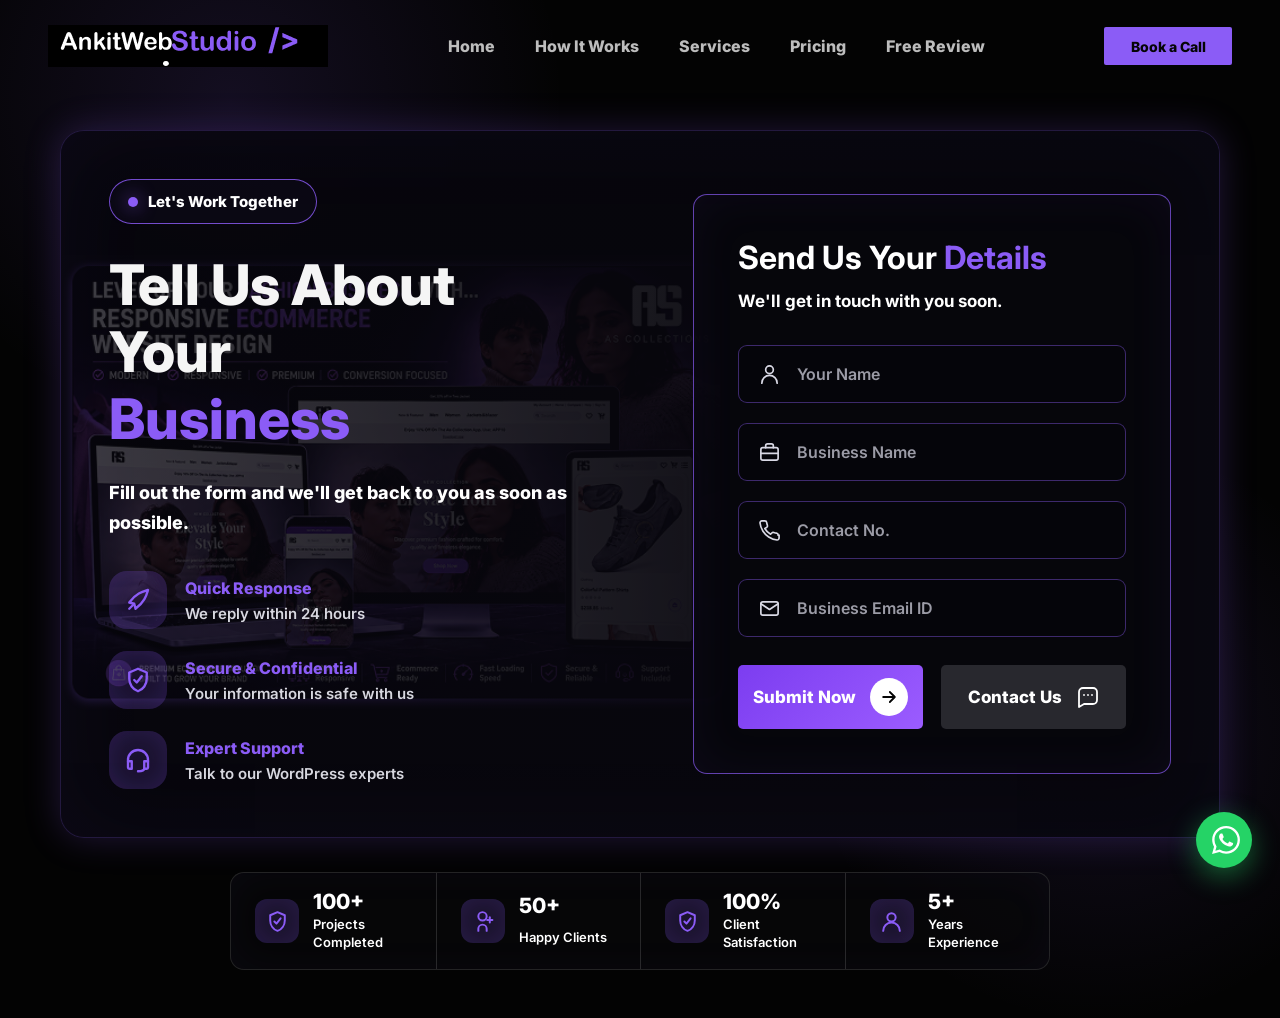
==== contact.html @ d7125790 "New" ====
<!DOCTYPE html>
<html lang="en">
<head>
  <meta charset="UTF-8">
  <meta name="viewport" content="width=device-width, initial-scale=1.0">
  <title>Contact Us | AnkitWebStudio</title>
  <meta name="description" content="Contact AnkitWebStudio for WordPress website design, e-commerce stores, redesigns, and SEO-ready business websites.">
  <meta name="author" content="AnkitWebStudio">
  <meta name="robots" content="index, follow">
  <link rel="canonical" href="https://www.ankitwebstudio.com/contact.html">
  <link rel="icon" href="/favicon.png" type="image/png">
  <link rel="apple-touch-icon" href="/favicon.png">
  <meta name="theme-color" content="#000000">

  <link rel="preconnect" href="https://fonts.googleapis.com">
  <link rel="preconnect" href="https://fonts.gstatic.com" crossorigin>
  <link href="https://fonts.googleapis.com/css2?family=Inter:wght@400;600;700;800&display=swap" rel="stylesheet">
  <link rel="stylesheet" href="style.css">
</head>
<body>
  <main class="page-shell contact-page">
    <header class="site-header" aria-label="Primary navigation">
      <a class="brand" href="index.html" aria-label="AnkitWebStudio home">
        <img src="Assets/final3 1.png" alt="AnkitWebStudio">
      </a>

      <button class="menu-toggle" type="button" aria-label="Open menu" aria-expanded="false">
        <span></span>
        <span></span>
        <span></span>
      </button>

      <nav class="main-nav" aria-label="Main menu">
        <a href="index.html#home">Home</a>
        <a href="index.html#process">How It Works</a>
        <a href="services.html">Services</a>
        <a href="services.html#pricing">Pricing</a>
        <a href="index.html#review">Free Review</a>
      </nav>

      <a class="header-cta" href="tel:+918360267122">Book a Call</a>
    </header>

    <div class="nav-overlay" id="nav-overlay" aria-hidden="true"></div>

    <section class="contact-showcase" aria-labelledby="contact-title">
      <div class="contact-intro">
        <div class="contact-kicker">
          <span></span>
          Let's Work Together
        </div>

        <h1 id="contact-title">
          Tell Us About<br>
          Your <span class="accent-word">Business</span>
        </h1>

        <p class="contact-lead">
          Fill out the form and we'll get back to you as soon as possible.
        </p>

        <div class="contact-benefits" aria-label="Contact benefits">
          <div class="contact-benefit">
            <span class="contact-benefit__icon">
              <svg viewBox="0 0 24 24" aria-hidden="true">
                <path d="M5 14c5.5-7.5 11-8.8 15-10-1.2 4-2.5 9.5-10 15l-1-4-4-1Z"></path>
                <path d="M8 16l-3 3"></path>
              </svg>
            </span>
            <div>
              <strong>Quick Response</strong>
              <p>We reply within 24 hours</p>
            </div>
          </div>

          <div class="contact-benefit">
            <span class="contact-benefit__icon">
              <svg viewBox="0 0 24 24" aria-hidden="true">
                <path d="M12 3 5 6v5c0 4.5 2.9 8.6 7 10 4.1-1.4 7-5.5 7-10V6l-7-3Z"></path>
                <path d="m9 12 2 2 4-5"></path>
              </svg>
            </span>
            <div>
              <strong>Secure &amp; Confidential</strong>
              <p>Your information is safe with us</p>
            </div>
          </div>

          <div class="contact-benefit">
            <span class="contact-benefit__icon">
              <svg viewBox="0 0 24 24" aria-hidden="true">
                <path d="M4 13v-1a8 8 0 0 1 16 0v1"></path>
                <path d="M4 13h3v6H5a1 1 0 0 1-1-1v-5Z"></path>
                <path d="M20 13h-3v6h2a1 1 0 0 0 1-1v-5Z"></path>
                <path d="M17 19c0 1.1-2.2 2-5 2"></path>
              </svg>
            </span>
            <div>
              <strong>Expert Support</strong>
              <p>Talk to our WordPress experts</p>
            </div>
          </div>
        </div>
      </div>

      <form class="contact-form-card" id="contact-form" action="https://formspree.io/f/xzdlzdrl" method="POST" aria-labelledby="contact-form-title">
        <input type="hidden" name="_subject" value="New contact request from AnkitWebStudio">
        <h2 id="contact-form-title">Send Us Your <span class="accent-word">Details</span></h2>
        <p>We'll get in touch with you soon.</p>

        <label class="contact-field">
          <span class="contact-field__icon">
            <svg viewBox="0 0 24 24" aria-hidden="true">
              <path d="M20 21a8 8 0 0 0-16 0"></path>
              <circle cx="12" cy="7" r="4"></circle>
            </svg>
          </span>
          <input type="text" name="name" placeholder="Your Name" autocomplete="name" required>
        </label>

        <label class="contact-field">
          <span class="contact-field__icon">
            <svg viewBox="0 0 24 24" aria-hidden="true">
              <rect x="3" y="7" width="18" height="13" rx="2"></rect>
              <path d="M8 7V5a2 2 0 0 1 2-2h4a2 2 0 0 1 2 2v2"></path>
              <path d="M3 13h18"></path>
            </svg>
          </span>
          <input type="text" name="business" placeholder="Business Name" autocomplete="organization" required>
        </label>

        <label class="contact-field">
          <span class="contact-field__icon">
            <svg viewBox="0 0 24 24" aria-hidden="true">
              <path d="M22 16.9v3a2 2 0 0 1-2.2 2 19.8 19.8 0 0 1-8.6-3.1 19.4 19.4 0 0 1-6-6 19.8 19.8 0 0 1-3.1-8.6A2 2 0 0 1 4.1 2h3a2 2 0 0 1 2 1.7c.1 1 .4 1.9.7 2.8a2 2 0 0 1-.5 2.1L7.1 9.9a16 16 0 0 0 6 6l1.3-1.3a2 2 0 0 1 2.1-.5c.9.3 1.8.6 2.8.7a2 2 0 0 1 1.7 2.1Z"></path>
            </svg>
          </span>
          <input type="tel" name="phone" placeholder="Contact No." autocomplete="tel" required>
        </label>

        <label class="contact-field">
          <span class="contact-field__icon">
            <svg viewBox="0 0 24 24" aria-hidden="true">
              <rect x="3" y="5" width="18" height="14" rx="2"></rect>
              <path d="m3 7 9 6 9-6"></path>
            </svg>
          </span>
          <input type="email" name="email" placeholder="Business Email ID" autocomplete="email" required>
        </label>

        <div class="contact-actions">
          <button class="contact-submit" type="submit" id="contact-submit">
            <span>Submit Now</span>
            <svg viewBox="0 0 24 24" aria-hidden="true">
              <path d="M5 12h12"></path>
              <path d="m13 6 6 6-6 6"></path>
            </svg>
          </button>

          <a class="contact-whatsapp" href="https://wa.me/918360267122?text=Hi%20Ankit!%20I%20want%20to%20talk%20about%20my%20business%20website." target="_blank" rel="noopener noreferrer">
            <span>Contact Us</span>
            <svg viewBox="0 0 24 24" aria-hidden="true">
              <path d="M21 15a4 4 0 0 1-4 4H8l-5 3V7a4 4 0 0 1 4-4h10a4 4 0 0 1 4 4z"></path>
              <path d="M8 10h.01"></path>
              <path d="M12 10h.01"></path>
              <path d="M16 10h.01"></path>
            </svg>
          </a>
        </div>
      </form>
    </section>

    <section class="contact-stats" aria-label="Business results">
      <div>
        <span class="contact-stat-icon">
          <svg viewBox="0 0 24 24" aria-hidden="true">
            <path d="M12 3 5 6v5c0 4.5 2.9 8.6 7 10 4.1-1.4 7-5.5 7-10V6l-7-3Z"></path>
            <path d="m9 12 2 2 4-5"></path>
          </svg>
        </span>
        <strong>100+</strong>
        <p>Projects Completed</p>
      </div>

      <div>
        <span class="contact-stat-icon">
          <svg viewBox="0 0 24 24" aria-hidden="true">
            <path d="M16 21v-2a4 4 0 0 0-8 0v2"></path>
            <circle cx="12" cy="7" r="4"></circle>
            <path d="M19 8v5"></path>
            <path d="M21.5 10.5h-5"></path>
          </svg>
        </span>
        <strong>50+</strong>
        <p>Happy Clients</p>
      </div>

      <div>
        <span class="contact-stat-icon">
          <svg viewBox="0 0 24 24" aria-hidden="true">
            <path d="M12 3 5 6v5c0 4.5 2.9 8.6 7 10 4.1-1.4 7-5.5 7-10V6l-7-3Z"></path>
            <path d="m9 12 2 2 4-5"></path>
          </svg>
        </span>
        <strong>100%</strong>
        <p>Client Satisfaction</p>
      </div>

      <div>
        <span class="contact-stat-icon">
          <svg viewBox="0 0 24 24" aria-hidden="true">
            <circle cx="12" cy="8" r="4"></circle>
            <path d="M4 21a8 8 0 0 1 16 0"></path>
          </svg>
        </span>
        <strong>5+</strong>
        <p>Years Experience</p>
      </div>
    </section>
  </main>

  <a
    id="whatsapp-fab-contact"
    class="wa-fab"
    href="https://wa.me/918360267122?text=Hi%20Ankit!%20I%20found%20your%20website%20and%20I'm%20interested%20in%20getting%20a%20website%20built."
    target="_blank"
    rel="noopener noreferrer"
    aria-label="Chat with Ankit on WhatsApp"
  >
    <svg class="wa-fab__icon" viewBox="0 0 24 24" fill="currentColor" aria-hidden="true">
      <path d="M17.472 14.382c-.297-.149-1.758-.867-2.03-.967-.273-.099-.471-.148-.67.15-.197.297-.767.966-.94 1.164-.173.199-.347.223-.644.075-.297-.15-1.255-.463-2.39-1.475-.883-.788-1.48-1.761-1.653-2.059-.173-.297-.018-.458.13-.606.134-.133.298-.347.446-.52.149-.174.198-.298.298-.497.099-.198.05-.371-.025-.52-.075-.149-.669-1.612-.916-2.207-.242-.579-.487-.5-.669-.51-.173-.008-.371-.01-.57-.01-.198 0-.52.074-.792.372-.272.297-1.04 1.016-1.04 2.479 0 1.462 1.065 2.875 1.213 3.074.149.198 2.096 3.2 5.077 4.487.709.306 1.262.489 1.694.625.712.227 1.36.195 1.871.118.571-.085 1.758-.719 2.006-1.413.248-.694.248-1.289.173-1.413-.074-.124-.272-.198-.57-.347m-5.421 7.403h-.004a9.87 9.87 0 01-5.031-1.378l-.361-.214-3.741.982.998-3.648-.235-.374a9.86 9.86 0 01-1.51-5.26c.001-5.45 4.436-9.884 9.888-9.884 2.64 0 5.122 1.03 6.988 2.898a9.825 9.825 0 012.893 6.994c-.003 5.45-4.437 9.884-9.885 9.884m8.413-18.297A11.815 11.815 0 0012.05 0C5.495 0 .16 5.335.157 11.892c0 2.096.547 4.142 1.588 5.945L.057 24l6.305-1.654a11.882 11.882 0 005.683 1.448h.005c6.554 0 11.89-5.335 11.893-11.893a11.821 11.821 0 00-3.48-8.413z"/>
    </svg>
    <span class="wa-fab__label">Chat with Ankit</span>
    <span class="wa-fab__ping" aria-hidden="true"></span>
  </a>

  <script src="script.js"></script>
  <script>
    const contactForm = document.getElementById('contact-form');
    const contactSubmit = document.getElementById('contact-submit');

    contactForm?.addEventListener('submit', () => {
      contactSubmit.dataset.originalText = contactSubmit.innerHTML;
      contactSubmit.innerHTML = '<span>Submitting...</span>';
      contactSubmit.disabled = true;
    });
  </script>
</body>
</html>
---- style.css ----
:root {
  --color-bg: #030303;
  --color-text: #f5f5f5;
  --color-muted: #bdbdbd;
  --color-purple: #8B5CF6;
  --color-orange: #FF9500;
  --color-button-dark: #282828;
}

* {
  box-sizing: border-box;
  margin: 0;
  padding: 0;
}

html {
  scroll-behavior: smooth;
}

body {
  min-height: 100vh;
  background: var(--color-bg);
  color: var(--color-text);
  font-family: Inter, Arial, Helvetica, sans-serif;
  letter-spacing: 0;
}

a {
  color: inherit;
  text-decoration: none;
}

button {
  border: 0;
  font: inherit;
}

.page-shell {
  min-height: 100vh;
  overflow: hidden;
  background: var(--color-bg);
}

.reveal-on-scroll {
  opacity: 0;
  transform: translateY(34px);
  transition: opacity 700ms ease, transform 700ms cubic-bezier(0.21, 1, 0.3, 1);
  transition-delay: var(--reveal-delay, 0ms);
  will-change: opacity, transform;
}

.reveal-on-scroll.is-visible {
  opacity: 1;
  transform: translateY(0);
}

@media (prefers-reduced-motion: reduce) {
  .reveal-on-scroll {
    opacity: 1;
    transform: none;
    transition: none;
  }
}

.site-header {
  display: grid;
  grid-template-columns: 280px 1fr 128px;
  align-items: center;
  gap: 10px;
  width: min(100%, 1240px);
  margin: 0 auto;
  padding: 20px 0 0;
  
}

.brand {
  display: inline-flex;
  align-items: center;
  width: 280px;
  height: 52px;
}

.brand img {
  display: block;
  width: 280px;
  height: 52px;
  object-fit: contain;
}

.main-nav {
  display: flex;
  justify-content: center;
  align-items: center;
  gap: 40px;
  color: var(--color-muted);
  font-size: 16px;
  font-weight: 800;
  line-height: 1;
  
}
.main-nav a,
.header-cta,
.primary-btn,
.secondary-btn,
.dot,
.menu-toggle {
  transition: color 180ms ease, background 180ms ease, transform 180ms ease, opacity 180ms ease;
}

.main-nav a:hover {
  color: var(--color-text);
}

.header-cta {
  display: inline-flex;
  align-items: center;
  justify-content: center;
  width: 128px;
  height: 38px;
  border-radius: 2px;
  background: var(--color-purple);
  color: #050505;
  font-size: 14px;
  font-weight: 800;
}

.header-cta:hover,
.primary-btn:hover {
  transform: translateY(-2px);
  background: #9b70ff;
}

.menu-toggle {
  display: none;
  width: 42px;
  height: 42px;
  flex-direction: column;
  justify-content: center;
  gap: 6px;
  justify-self: end;
  background: transparent;
  cursor: pointer;
}

.menu-toggle span {
  display: block;
  width: 28px;
  height: 2px;
  border-radius: 99px;
  background: var(--color-text);
}

.hero {
  display: grid;
  grid-template-columns: 575px minmax(0, 1fr);
  align-items: center;
  gap: 64px;
  width: min(100%, 1258px);
  margin: 82px auto 0;
  padding-bottom: 64px;
}

.slider-panel {
  width: 575px;
}

.slider-frame {
  width: 575px;
  height: 383px;
  overflow: hidden;
  border-radius: 12px;
}

.slide-image {
  display: block;
  width: 575px;
  height: 383px;
  object-fit: cover;
  opacity: 1;
  transform: scale(1);
  transition: opacity 240ms ease, transform 240ms ease;
}

.slide-image.is-changing {
  opacity: .68;
  transform: scale(.995);
}

.slider-dots {
  display: flex;
  justify-content: center;
  gap: 13px;
  margin-top: 13px;
}

.dot {
  width: 6px;
  height: 6px;
  border-radius: 999px;
  background: rgba(255, 255, 255, .48);
  cursor: pointer;
}

.dot.is-active {
  background: var(--color-text);
}

.hero-copy {
  align-self: start;
  padding-top: 3px;
}

.eyebrow {
  color: var(--color-text);
  font-size: 20px;
  font-weight: 800;
  line-height: 1.2;
  margin-bottom: 15px;
}

h1 {
  display: grid;
  gap: 16px;
  color: var(--color-text);
  font-size: 48px;
  font-weight: 800;
  line-height: 1.15;
  letter-spacing: 0;
}

h1 > span {
  display: block;
}

.title-service span {
  display: inline;
}

.accent-word {
  color: var(--color-purple);
}

.subtitle {
  max-width: 574px;
  margin-top: 20px;
  color: var(--color-muted);
  font-size: 16px;
  font-weight: 800;
  line-height: 1.85;
}

.subtitle strong {
  display: none;
}

.price-line {
  margin-top: 14px;
  color: var(--color-orange);
  font-size: 18px;
  font-weight: 800;
  line-height: 1.35;
}

.hero-actions {
  display: flex;
  flex-wrap: wrap;
  gap: 14px;
  margin-top: 17px;
}

.primary-btn,
.secondary-btn {
  display: inline-flex;
  align-items: center;
  justify-content: center;
  height: 48px;
  border-radius: 4px;
  font-size: 16px;
  font-weight: 800;
}

.primary-btn {
  gap: 10px;
  min-width: 158px;
  padding: 0 12px 0 17px;
  background: var(--color-purple);
  color: #050505;
}

.primary-btn svg {
  width: 30px;
  height: 30px;
  padding: 5px;
  border-radius: 999px;
  background: #ffffff;
  stroke: #050505;
  stroke-width: 2.4;
  stroke-linecap: round;
  stroke-linejoin: round;
  fill: none;
}

.secondary-btn {
  gap: 10px;
  min-width: 134px;
  padding: 0 22px;
  background: var(--color-button-dark);
  color: #ffffff;
}

.secondary-btn:hover {
  transform: translateY(-2px);
  background: #333333;
}

.secondary-btn svg {
  width: 22px;
  height: 22px;
  stroke: #ffffff;
  stroke-width: 1.7;
  stroke-linecap: round;
  stroke-linejoin: round;
  fill: none;
}

.trust-list {
  display: flex;
  align-items: flex-start;
  gap: 22px;
  margin-top: 36px;
  list-style: none;
}

.trust-list li {
  position: relative;
  display: grid;
  justify-items: center;
  min-width: 44px;
  color: var(--color-orange);
  font-size: 6px;
  font-weight: 800;
  line-height: 1.15;
}

.trust-list li + li {
  padding-left: 20px;
}

.trust-list li + li::before {
  position: absolute;
  top: 0;
  left: 0;
  width: 1px;
  height: 32px;
  content: "";
  background: rgba(255, 255, 255, .35);
}

.trust-icon {
  display: grid;
  place-items: center;
  width: 42px;
  height: 32px;
  margin-bottom: 2px;
}

.trust-icon svg {
  width: 42px;
  height: 32px;
  stroke: #ffffff;
  stroke-width: 1.6;
  stroke-linecap: round;
  stroke-linejoin: round;
  fill: none;
}

.trust-list b {
  color: var(--color-orange);
  font-size: 6px;
  font-weight: 800;
}

.mobile-choice,
.mobile-sticky-cta {
  display: none;
}

@media (max-width: 1320px) {
  .site-header,
  .hero {
    width: calc(100% - 96px);
  }

  .hero {
    gap: 62px;
  }
}

@media (max-width: 1120px) {
  .site-header {
    grid-template-columns: 280px auto auto;
  }

  .main-nav {
    gap: 22px;
    font-size: 15px;
  }

  .hero {
    grid-template-columns: 1fr;
    justify-items: center;
    gap: 38px;
    margin-top: 56px;
  }

  .hero-copy {
    width: min(575px, 100%);
    padding-top: 0;
  }
}

@media (max-width: 760px) {
  body {
    padding-bottom: 0;
  }

  .page-shell {
    position: relative;
    overflow: clip;
    background:
      linear-gradient(145deg, rgba(139, 92, 246, .08), rgba(0, 0, 0, 0) 42%),
      linear-gradient(180deg, #020202 0%, #050505 48%, #08030f 100%);
  }

  .page-shell::before {
    position: absolute;
    top: 126px;
    left: 0;
    z-index: 0;
    width: 100%;
    height: 1px;
    content: "";
    background: rgba(139, 92, 246, .34);
  }

  .page-shell > * {
    position: relative;
    z-index: 1;
  }

  .site-header {
    position: relative;
    z-index: 100;
    grid-template-columns: 1fr auto;
    gap: 16px;
    width: 100%;
    margin: 0;
    padding: 28px 24px 25px;
    border-bottom: 1px solid rgba(139, 92, 246, .28);
    background: rgba(0, 0, 0, .78);
  }

  .brand,
  .brand img {
    width: min(280px, calc(100vw - 122px));
    height: 42px;
    min-height: 42px;
    object-fit: contain;
  }

  .menu-toggle {
    display: inline-flex;
    position: relative;
    z-index: 1001;
    width: 48px;
    height: 48px;
    border: 1px solid rgba(139, 92, 246, .45);
    border-radius: 12px;
    background: rgba(14, 12, 22, .88);
    box-shadow: inset 0 0 0 1px rgba(255, 255, 255, .03);
    gap: 6px;
    flex-direction: column;
    align-items: center;
    justify-content: center;
    cursor: pointer;
    transition: border-color 200ms ease, background 200ms ease;
  }

  .menu-toggle:hover {
    border-color: rgba(139, 92, 246, .8);
    background: rgba(30, 20, 50, .9);
  }

  .menu-toggle span {
    width: 22px;
    height: 2px;
    border-radius: 99px;
    background: var(--color-text);
    transition: transform 280ms ease, opacity 200ms ease, width 200ms ease;
    transform-origin: center;
  }

  /* Animated X when open */
  .site-header.nav-open .menu-toggle span:nth-child(1) {
    transform: translateY(8px) rotate(45deg);
  }
  .site-header.nav-open .menu-toggle span:nth-child(2) {
    opacity: 0;
    width: 0;
  }
  .site-header.nav-open .menu-toggle span:nth-child(3) {
    transform: translateY(-8px) rotate(-45deg);
  }

  /* Sidebar Overlay */
  .nav-overlay {
    position: fixed;
    inset: 0;
    z-index: 100;
    background: rgba(0, 0, 0, 0);
    backdrop-filter: blur(0px);
    pointer-events: none;
    transition: background 320ms ease, backdrop-filter 320ms ease;
  }

  .site-header.nav-open ~ .nav-overlay,
  .nav-overlay.is-open {
    z-index: 10;
    background: rgba(0, 0, 0, .55);
    backdrop-filter: blur(4px);
    pointer-events: all;
  }

  /* Sidebar Panel */
  .main-nav {
    position: fixed;
    top: 0;
    right: 0;
    z-index: 1000;
    display: flex !important;
    flex-direction: column;
    align-items: flex-start;
    width: min(300px, 82vw);
    height: 100dvh;
    padding: 0;
    background: rgba(10, 8, 20, .97);
    border-left: 1px solid rgba(139, 92, 246, .28);
    box-shadow: -20px 0 60px rgba(0, 0, 0, .5);
    transform: translateX(100%);
    transition: transform 340ms cubic-bezier(.4, 0, .2, 1);
    overflow-y: auto;
    gap: 0;
  }

  .site-header.nav-open .main-nav {
    transform: translateX(0);
  }

  /* Sidebar top branding strip */
  .main-nav::before {
    content: "AnkitWebStudio";
    display: flex;
    align-items: center;
    width: 100%;
    padding: 28px 24px 22px;
    font-size: 15px;
    font-weight: 800;
    color: var(--color-text);
    border-bottom: 1px solid rgba(139, 92, 246, .2);
    letter-spacing: 0;
    z-index: 1000;
    background: rgba(139, 92, 246, .04);
    flex-shrink: 0;
  }

  /* Nav links inside sidebar */
  .main-nav a {
    display: flex;
    align-items: center;
    gap: 14px;
    width: 100%;
    padding: 17px 24px;
    font-size: 16px;
    font-weight: 800;
    color: var(--color-muted);
    border-bottom: 1px solid rgba(255, 255, 255, .05);
    transition: color 180ms ease, background 180ms ease, padding-left 180ms ease;
  }

  .main-nav a::before {
    content: "";
    display: block;
    width: 4px;
    height: 4px;
    border-radius: 999px;
    background: rgba(139, 92, 246, .5);
    flex-shrink: 0;
    transition: background 180ms ease, transform 180ms ease;
  }

  .main-nav a:hover,
  .main-nav a[aria-current="page"] {
    color: var(--color-text);
    background: rgba(139, 92, 246, .07);
    padding-left: 30px;
  }

  .main-nav a:hover::before,
  .main-nav a[aria-current="page"]::before {
    background: var(--color-purple);
    transform: scale(1.6);
  }

  /* Sidebar bottom CTA strip */
  .main-nav::after {
    content: "";
    display: block;
    flex: 1;
  }

  .sidebar-cta-wrap {
    display: flex;
    flex-direction: column;
    gap: 10px;
    width: 100%;
    padding: 22px 20px 36px;
    margin-top: auto;
    border-top: 1px solid rgba(139, 92, 246, .2);
  }

  .sidebar-cta-wrap .primary-btn,
  .sidebar-cta-wrap .secondary-btn {
    width: 100%;
    height: 50px;
    font-size: 14px;
    border-radius: 10px;
  }

  .sidebar-cta-wrap .secondary-btn {
    border: 1px solid rgba(255, 255, 255, .12);
    background: rgba(37, 37, 43, .6);
    justify-content: center;
    gap: 8px;
  }

  .header-cta {
    display: none;
  }


  .hero {
    display: flex;
    flex-direction: column;
    width: 100%;
    margin-top: 0;
    padding: 40px 24px 34px;
    gap: 0;
  }

  .hero-copy {
    order: 1;
    width: 100%;
  }

  .slider-panel {
    order: 2;
    width: 100%;
    margin-top: 24px;
  }

  .slider-frame {
    width: 100%;
    height: auto;
    overflow: hidden;
    border: 1px solid rgba(139, 92, 246, .7);
    border-radius: 13px;
    background: rgba(12, 8, 20, .9);
    box-shadow: 0 0 22px rgba(139, 92, 246, .42);
    aspect-ratio: 595 / 403;
  }

  .slide-image {
    width: 100%;
    height: 100%;
    object-fit: cover;
  }

  .slider-dots {
    gap: 14px;
    margin-top: 16px;
  }

  .dot {
    width: 13px;
    height: 7px;
    border-radius: 999px;
    background: rgba(255, 255, 255, .35);
  }

  .dot.is-active {
    width: 22px;
    background: var(--color-purple);
  }

  .eyebrow {
    display: inline-flex;
    align-items: center;
    min-height: 48px;
    gap: 12px;
    margin-bottom: 24px;
    padding: 0 19px;
    border: 1px solid rgba(139, 92, 246, .35);
    border-radius: 15px;
    background: rgba(50, 23, 95, .64);
    box-shadow: 0 12px 36px rgba(0, 0, 0, .24);
    font-size: 16px;
  }

  .eyebrow::before {
    width: 10px;
    height: 10px;
    border-radius: 999px;
    content: "";
    background: var(--color-purple);
    box-shadow: 0 0 14px rgba(139, 92, 246, .7);
  }

  h1 {
    gap: 8px;
    font-size: 40px;
    line-height: 1.12;
  }

  .title-service {
    display: grid;
    gap: 8px;
  }

  .title-service span {
    display: block;
  }

  .subtitle {
    max-width: 390px;
    margin-top: 24px;
    font-size: 16px;
    line-height: 1.65;
  }

  .price-line {
    margin-top: 14px;
    font-size: 18px;
  }

  .hero-actions {
    display: grid;
    grid-template-columns: minmax(0, 1.2fr) minmax(0, .95fr);
    width: 100%;
    gap: 10px;
    margin-top: 28px;
  }

  .primary-btn,
  .secondary-btn {
    width: 100%;
    min-width: 0;
    height: 64px;
    border-radius: 9px;
    font-size: 16px;
    white-space: nowrap;
  }

  .primary-btn {
    justify-content: space-between;
    padding: 0 17px 0 24px;
    background: linear-gradient(135deg, #7c3df0 0%, #8b5cf6 100%);
    color: #ffffff;
  }

  .primary-btn svg {
    width: 39px;
    height: 39px;
    padding: 7px;
  }

  .secondary-btn {
    justify-content: center;
    padding: 0 15px;
    border: 1px solid rgba(255, 255, 255, .13);
    background: rgba(37, 37, 43, .68);
    box-shadow: inset 0 0 30px rgba(255, 255, 255, .03);
  }

  .secondary-btn svg {
    width: 25px;
    height: 25px;
  }

  .trust-list {
    display: grid;
    grid-template-columns: repeat(4, minmax(0, 1fr));
    width: 100%;
    gap: 0;
    margin-top: 32px;
    padding: 18px 8px 20px;
    border: 1px solid rgba(255, 255, 255, .09);
    border-radius: 15px;
    background: rgba(14, 12, 22, .78);
    box-shadow: 0 16px 42px rgba(0, 0, 0, .38), inset 0 0 36px rgba(139, 92, 246, .08);
  }

  .trust-list li + li {
    padding-left: 0;
  }

  .trust-list li + li::before {
    top: 18px;
    display: block;
    height: 62px;
    background: rgba(255, 255, 255, .2);
  }

  .trust-list li {
    min-width: 0;
    font-size: 12px;
  }

  .trust-icon {
    width: 54px;
    height: 43px;
    margin-bottom: 8px;
  }

  .trust-icon svg {
    width: 54px;
    height: 43px;
    stroke-width: 1.45;
  }

  .trust-list b {
    margin-top: 2px;
    font-size: 12px;
  }

  .mobile-choice {
    display: block;
    width: calc(100% - 48px);
    margin: 20px auto 36px;
    padding: 21px 18px 23px;
    border: 1px solid rgba(255, 255, 255, .08);
    border-radius: 17px;
    background: rgba(14, 12, 22, .7);
    box-shadow: inset 0 0 34px rgba(139, 92, 246, .06);
    text-align: center;
  }

  .mobile-choice h2 {
    color: var(--color-text);
    font-size: 24px;
    font-weight: 800;
    line-height: 1.2;
  }

  .mobile-choice h2 span {
    color: var(--color-purple);
  }

  .mobile-choice p {
    max-width: 350px;
    margin: 14px auto 0;
    color: var(--color-muted);
    font-size: 15px;
    font-weight: 800;
    line-height: 1.55;
  }

  .mobile-sticky-cta {
    position: relative;
    z-index: 2;
    display: grid;
    grid-template-columns: minmax(0, 1fr) minmax(0, .98fr);
    gap: 10px;
    width: 100%;
    margin-top: 0;
    padding: 18px 16px 22px;
    border: 1px solid rgba(255, 255, 255, .13);
    border-bottom: 0;
    border-radius: 22px 22px 0 0;
    background: rgba(12, 12, 16, .92);
    box-shadow: 0 -14px 34px rgba(0, 0, 0, .45);
    backdrop-filter: blur(16px);
  }

  .mobile-sticky-cta .primary-btn,
  .mobile-sticky-cta .secondary-btn {
    height: 58px;
  }

  .mobile-sticky-cta .call-btn {
    gap: 14px;
  }

  .mobile-sticky-cta .call-btn svg {
    width: 39px;
    height: 25px;
    padding-left: 13px;
    border-left: 1px solid rgba(255, 255, 255, .22);
    stroke: var(--color-purple);
  }
}

@media (max-width: 420px) {
  .primary-btn,
  .secondary-btn {
    width: 100%;
  }
}

@media (max-width: 400px) {
  .site-header {
    padding-right: 18px;
    padding-left: 18px;
  }

  .brand,
  .brand img {
    width: min(254px, calc(100vw - 106px));
  }

  .hero {
    padding-right: 18px;
    padding-left: 18px;
  }

  h1 {
    font-size: 37px;
  }

  .mobile-choice {
    width: calc(100% - 36px);
  }

  .mobile-sticky-cta {
    padding-right: 12px;
    padding-left: 12px;
  }

  .hero-actions,
  .mobile-sticky-cta {
    grid-template-columns: repeat(2, minmax(0, 1fr));
  }

  .primary-btn {
    padding: 0 13px 0 18px;
  }

  .primary-btn svg {
    width: 36px;
    height: 36px;
  }

  .secondary-btn {
    gap: 8px;
    padding: 0 12px;
  }
}

@media (max-width: 360px) {
  h1 {
    font-size: 33px;
  }

  .hero-actions,
  .mobile-sticky-cta {
    gap: 8px;
  }

  .primary-btn,
  .secondary-btn {
    font-size: 14px;
  }

  .trust-list {
    padding-right: 4px;
    padding-left: 4px;
  }

  .trust-list li,
  .trust-list b {
    font-size: 11px;
  }

  .trust-icon,
  .trust-icon svg {
    width: 46px;
  }
}

@media (max-width: 340px) {
  h1 {
    font-size: 31px;
  }
}

/* ============================================================
   FREE WEBSITE REVIEW SECTION
   ============================================================ */

.review-section {
  position: relative;
  width: min(100%, 1240px);
  margin: 0 auto;
  padding: 80px 0 90px;
  text-align: center;
  overflow: visible;
}

/* ---------- Floating mock UI cards ---------- */
.review-mockup {
  position: absolute;
  top: 80px;
  display: flex;
  flex-direction: column;
  align-items: center;
  gap: 16px;
  pointer-events: none;
  animation: reviewFloat 5s ease-in-out infinite;
}

.review-mockup--left  { left: 0; }
.review-mockup--right { right: 0; animation-delay: -2.5s; }

@keyframes reviewFloat {
  0%,100% { transform: translateY(0); }
  50%      { transform: translateY(-12px); }
}

/* Browser mock */
.mock-browser {
  width: 148px;
  border-radius: 10px;
  background: #13112b;
  border: 1px solid rgba(139,92,246,.35);
  box-shadow: 0 12px 36px rgba(0,0,0,.55), 0 0 0 1px rgba(255,255,255,.04);
  overflow: hidden;
}

.mock-browser__dots {
  display: flex;
  gap: 5px;
  padding: 8px 10px 6px;
  background: #1c1932;
}

.mock-dot {
  width: 7px;
  height: 7px;
  border-radius: 999px;
}
.mock-dot--red    { background: #ff5f57; }
.mock-dot--yellow { background: #febc2e; }
.mock-dot--green  { background: #28c840; }

.mock-browser__body {
  display: flex;
  gap: 8px;
  padding: 10px;
}

.mock-thumb {
  border-radius: 5px;
  background: rgba(139,92,246,.22);
}
.mock-thumb--wide { width: 80px; height: 66px; }
.mock-thumb--sq   { width: 44px; height: 44px; align-self: flex-end; }

/* Link orb */
.mock-link-btn {
  display: grid;
  place-items: center;
  width: 52px;
  height: 52px;
  border-radius: 999px;
  background: var(--color-purple);
  box-shadow: 0 0 26px rgba(139,92,246,.55);
  color: #fff;
}
.mock-link-btn svg { width: 24px; height: 24px; }

/* Dashed arrows */
.mock-arrow {
  font-size: 11px;
  letter-spacing: 2px;
  color: rgba(255,255,255,.38);
}

/* Score card */
.mock-score-card {
  width: 130px;
  border-radius: 12px;
  background: #13112b;
  border: 1px solid rgba(139,92,246,.35);
  box-shadow: 0 12px 36px rgba(0,0,0,.55);
  padding: 12px 10px 10px;
  display: flex;
  flex-direction: column;
  gap: 10px;
}

.mock-score-card__header {
  display: flex;
  align-items: center;
  gap: 7px;
  font-size: 10px;
  font-weight: 800;
  color: var(--color-text);
  line-height: 1.3;
}

.mock-score-icon {
  width: 20px;
  height: 20px;
  flex-shrink: 0;
  color: var(--color-purple);
}

.mock-score-card__checks {
  display: flex;
  flex-direction: column;
  gap: 5px;
}

.mock-check {
  display: flex;
  align-items: center;
  gap: 5px;
  font-size: 10px;
  color: #28c840;
}

.mock-bar {
  display: block;
  height: 5px;
  border-radius: 99px;
  background: rgba(139,92,246,.45);
  width: 60px;
}
.mock-bar--sm { width: 40px; }
.mock-bar--md { width: 50px; }

.mock-score-ring {
  position: relative;
  display: grid;
  place-items: center;
  width: 64px;
  height: 64px;
  margin: 0 auto;
}

.mock-ring-svg {
  position: absolute;
  width: 64px;
  height: 64px;
}

.mock-ring-label {
  position: relative;
  display: flex;
  flex-direction: column;
  align-items: center;
  line-height: 1;
}

.mock-ring-num {
  font-size: 16px;
  font-weight: 800;
  color: var(--color-text);
}

.mock-ring-label small {
  font-size: 8px;
  color: var(--color-muted);
}

/* ---------- Badge ---------- */
.review-badge {
  display: inline-flex;
  align-items: center;
  gap: 8px;
  padding: 8px 18px;
  border-radius: 999px;
  border: 1px solid rgba(255,255,255,.18);
  background: rgba(14,12,22,.8);
  font-size: 12px;
  font-weight: 800;
  letter-spacing: 1.5px;
  color: var(--color-text);
  margin-bottom: 28px;
}

.review-badge__dot {
  width: 8px;
  height: 8px;
  border-radius: 999px;
  background: var(--color-purple);
  box-shadow: 0 0 10px rgba(139,92,246,.7);
  animation: pulseDot 2s ease-in-out infinite;
}

@keyframes pulseDot {
  0%,100% { box-shadow: 0 0 10px rgba(139,92,246,.7); }
  50%      { box-shadow: 0 0 20px rgba(139,92,246,1); }
}

/* ---------- Heading ---------- */
.review-heading {
  font-size: 48px;
  font-weight: 800;
  line-height: 1.2;
  color: var(--color-text);
  letter-spacing: -0.5px;
  margin-bottom: 18px;
}

.review-accent {
  color: var(--color-purple);
}

.review-subheading {
  color: var(--color-muted);
  font-size: 16px;
  font-weight: 600;
  line-height: 1.7;
  margin-bottom: 40px;
}

/* ---------- Input Card ---------- */
.review-card {
  position: relative;
  z-index: 1;
  width: min(680px, 100%);
  margin: 0 auto;
  padding: 32px 28px 22px;
  border-radius: 20px;
  border: 1px solid rgba(255,255,255,.1);
  background: rgba(16,14,30,.88);
  box-shadow: 0 24px 64px rgba(0,0,0,.55), inset 0 0 40px rgba(139,92,246,.05);
  backdrop-filter: blur(12px);
}

.review-card__top {
  display: flex;
  flex-direction: column;
  align-items: center;
  gap: 6px;
  margin-bottom: 22px;
}

.review-globe {
  width: 30px;
  height: 30px;
  color: rgba(255,255,255,.55);
}

.review-card__title {
  font-size: 18px;
  font-weight: 800;
  color: var(--color-text);
}

.review-card__desc {
  font-size: 14px;
  font-weight: 600;
  color: var(--color-muted);
}

/* ---------- Form / Input ---------- */
.review-form { width: 100%; }

.review-input-wrap {
  display: flex;
  align-items: center;
  gap: 0;
  width: 100%;
  border-radius: 12px;
  border: 1.5px solid rgba(139,92,246,.4);
  background: rgba(255,255,255,.04);
  overflow: hidden;
  transition: border-color 200ms ease, box-shadow 200ms ease;
}

.review-input-wrap:focus-within {
  border-color: var(--color-purple);
  box-shadow: 0 0 0 3px rgba(139,92,246,.18);
}

.review-link-icon {
  width: 18px;
  height: 18px;
  margin-left: 16px;
  flex-shrink: 0;
  color: rgba(255,255,255,.38);
}

.review-input {
  flex: 1;
  height: 56px;
  padding: 0 14px;
  background: transparent;
  border: none;
  outline: none;
  font: inherit;
  font-size: 15px;
  font-weight: 600;
  color: var(--color-text);
}

.review-input::placeholder { color: rgba(255,255,255,.32); }

.review-submit-btn {
  display: inline-flex;
  align-items: center;
  gap: 8px;
  height: 56px;
  padding: 0 22px;
  background: var(--color-purple);
  color: #fff;
  font: inherit;
  font-size: 15px;
  font-weight: 800;
  border: none;
  cursor: pointer;
  white-space: nowrap;
  transition: background 180ms ease, transform 180ms ease;
  flex-shrink: 0;
}

.review-submit-btn svg {
  width: 18px;
  height: 18px;
  stroke: #fff;
  stroke-width: 2.2;
  stroke-linecap: round;
  stroke-linejoin: round;
  fill: none;
}

.review-submit-btn:hover {
  background: #9b70ff;
  transform: translateX(2px);
}

/* Privacy note */
.review-privacy {
  display: flex;
  align-items: center;
  justify-content: center;
  gap: 6px;
  margin-top: 14px;
  font-size: 13px;
  font-weight: 600;
  color: rgba(255,255,255,.38);
}

.review-privacy svg {
  width: 14px;
  height: 14px;
  stroke: rgba(255,255,255,.38);
  stroke-width: 1.6;
  stroke-linecap: round;
  stroke-linejoin: round;
  fill: none;
  flex-shrink: 0;
}

/* ---------- Feature Pills ---------- */
.review-features {
  display: flex;
  justify-content: center;
  flex-wrap: wrap;
  gap: 24px;
  margin-top: 44px;
}

.review-feature {
  display: flex;
  align-items: flex-start;
  gap: 12px;
  width: 200px;
  text-align: left;
}

.review-feature__icon {
  display: grid;
  place-items: center;
  width: 40px;
  height: 40px;
  border-radius: 10px;
  background: rgba(139,92,246,.15);
  border: 1px solid rgba(139,92,246,.3);
  flex-shrink: 0;
  color: var(--color-purple);
}

.review-feature__icon svg {
  width: 20px;
  height: 20px;
  stroke: var(--color-purple);
  stroke-width: 1.6;
  stroke-linecap: round;
  stroke-linejoin: round;
  fill: none;
}

.review-feature strong {
  display: block;
  font-size: 14px;
  font-weight: 800;
  color: var(--color-text);
  margin-bottom: 3px;
}

.review-feature p {
  font-size: 13px;
  font-weight: 600;
  color: var(--color-muted);
  line-height: 1.5;
}

/* ---------- Responsive ---------- */
@media (max-width: 1320px) {
  .review-section { width: calc(100% - 96px); }
  .review-mockup--left  { left:  -20px; }
  .review-mockup--right { right: -20px; }
}

@media (max-width: 1100px) {
  .review-mockup { display: none; }
  .review-section { width: calc(100% - 64px); }
}

@media (max-width: 760px) {
  .review-section {
    width: 100%;
    padding: 56px 24px 64px;
  }

  .review-heading {
    font-size: 32px;
  }

  .review-br { display: none; }

  .review-card {
    padding: 24px 18px 18px;
  }

  .review-input-wrap {
    flex-direction: column;
    border-radius: 12px;
    overflow: visible;
    border: none;
    background: transparent;
    gap: 10px;
  }

  .review-input-wrap:focus-within {
    box-shadow: none;
    border-color: transparent;
  }

  .review-link-icon { display: none; }

  .review-input {
    width: 100%;
    height: 54px;
    padding: 0 16px;
    border-radius: 10px;
    border: 1.5px solid rgba(139,92,246,.4);
    background: rgba(255,255,255,.04);
  }

  .review-input:focus {
    outline: none;
    border-color: var(--color-purple);
    box-shadow: 0 0 0 3px rgba(139,92,246,.18);
  }

  .review-submit-btn {
    width: 100%;
    height: 54px;
    justify-content: center;
    border-radius: 10px;
  }

  .review-features {
    flex-direction: column;
    align-items: flex-start;
    gap: 16px;
  }

  .review-feature {
    width: 100%;
    padding: 14px 16px;
    border-radius: 12px;
    border: 1px solid rgba(255,255,255,.07);
    background: rgba(14,12,22,.6);
    justify-content: space-between;
  }

  .review-feature div { flex: 1; }

  .review-feature::after {
    content: "›";
    font-size: 20px;
    color: rgba(255,255,255,.35);
    align-self: center;
  }
}

@media (max-width: 400px) {
  .review-heading { font-size: 28px; }
  .review-section { padding-left: 18px; padding-right: 18px; }
}

/* ============================================================
   HOW IT WORKS (PROCESS) SECTION
   ============================================================ */

.process-section {
  width: min(100%, 1240px);
  margin: 0 auto;
  padding: 100px 0;
  text-align: center;
}

.process-header {
  margin-bottom: 60px;
}

.process-eyebrow {
  color: var(--color-purple);
  font-size: 14px;
  font-weight: 800;
  letter-spacing: 2px;
  display: block;
  margin-bottom: 12px;
}

.process-title {
  font-size: 42px;
  font-weight: 800;
  color: var(--color-text);
  margin-bottom: 16px;
}

.process-subtitle {
  color: var(--color-muted);
  font-size: 16px;
  font-weight: 600;
  max-width: 600px;
  margin: 0 auto;
  line-height: 1.6;
}

.process-grid {
  display: grid;
  grid-template-columns: repeat(3, minmax(0, 1fr));
  gap: 32px;
  position: relative;
}

/* Progress connection lines between cards */
.process-grid::before {
  content: "";
  position: absolute;
  top: 142px;
  left: 10%;
  width: 80%;
  height: 2px;
  background-image: linear-gradient(to right, rgba(139, 92, 246, 0.4) 50%, transparent 50%);
  background-size: 16px 2px;
  z-index: 0;
}

.process-card {
  position: relative;
  z-index: 1;
  background: rgba(16, 14, 30, 0.6);
  border: 1px solid rgba(139, 92, 246, 0.2);
  border-radius: 20px;
  padding: 40px 30px;
  transition: transform 300ms ease, border-color 300ms ease, box-shadow 300ms ease;
  backdrop-filter: blur(8px);
}

.process-card:hover {
  transform: translateY(-8px);
  border-color: rgba(139, 92, 246, 0.6);
  box-shadow: 0 20px 40px rgba(139, 92, 246, 0.1), inset 0 0 20px rgba(139, 92, 246, 0.05);
}

.process-number {
  position: absolute;
  top: 24px;
  right: 30px;
  font-size: 48px;
  font-weight: 800;
  color: rgba(139, 92, 246, 0.12);
  line-height: 1;
  transition: color 300ms ease;
}

.process-card:hover .process-number {
  color: rgba(139, 92, 246, 0.28);
}

.process-icon-wrap {
  width: 76px;
  height: 76px;
  border-radius: 999px;
  background: rgba(139, 92, 246, 0.12);
  border: 1px solid rgba(139, 92, 246, 0.25);
  display: grid;
  place-items: center;
  margin: 0 auto 28px;
  color: var(--color-purple);
  transition: background 300ms ease, transform 300ms ease;
}

.process-card:hover .process-icon-wrap {
  background: var(--color-purple);
  color: #fff;
  transform: scale(1.05);
  box-shadow: 0 0 20px rgba(139, 92, 246, 0.4);
}

.process-icon-wrap svg {
  width: 32px;
  height: 32px;
}

.process-card h3 {
  font-size: 20px;
  font-weight: 800;
  color: var(--color-text);
  margin-bottom: 14px;
}

.process-card p {
  color: var(--color-muted);
  font-size: 14px;
  font-weight: 600;
  line-height: 1.6;
}

/* ---------- Responsive ---------- */
@media (max-width: 1320px) {
  .process-section { width: calc(100% - 96px); }
}

@media (max-width: 960px) {
  .process-grid::before {
    display: none;
  }
  
  .process-grid {
    grid-template-columns: 1fr;
    gap: 24px;
    max-width: 500px;
    margin: 0 auto;
  }
  
  .process-card {
    padding: 30px 24px;
  }
  
  .process-number {
    top: 20px;
    right: 24px;
    font-size: 36px;
  }
  
  .process-icon-wrap {
    margin-bottom: 20px;
  }
}

@media (max-width: 760px) {
  .process-section {
    width: 100%;
    padding: 60px 24px;
  }
  
  .process-title {
    font-size: 32px;
  }
}

@media (max-width: 400px) {
  .process-title {
    font-size: 28px;
  }
  .process-section {
    padding-left: 18px;
    padding-right: 18px;
  }
}

/* ============================================================
   WHATSAPP FLOATING ACTION BUTTON
   ============================================================ */

.wa-fab {
  position: fixed;
  bottom: 32px;
  right: 28px;
  z-index: 90;
  display: flex;
  align-items: center;
  gap: 10px;
  padding: 0 20px 0 16px;
  height: 56px;
  border-radius: 999px;
  background: #25D366;
  color: #fff;
  text-decoration: none;
  font-size: 14px;
  font-weight: 800;
  box-shadow: 0 8px 28px rgba(37, 211, 102, 0.45);
  transition: transform 240ms ease, box-shadow 240ms ease, padding 240ms ease;
  overflow: hidden;
  max-width: 56px;
}

.wa-fab:hover {
  max-width: 220px;
  padding: 0 22px 0 16px;
  transform: translateY(-3px);
  box-shadow: 0 14px 36px rgba(37, 211, 102, 0.6);
}

.wa-fab__icon {
  width: 28px;
  height: 28px;
  flex-shrink: 0;
}

.wa-fab__label {
  white-space: nowrap;
  opacity: 0;
  max-width: 0;
  overflow: hidden;
  transition: opacity 200ms ease 60ms, max-width 240ms ease;
}

.wa-fab:hover .wa-fab__label {
  opacity: 1;
  max-width: 160px;
}

/* Pulsing green ring */
.wa-fab__ping {
  position: absolute;
  top: 6px;
  right: 6px;
  width: 12px;
  height: 12px;
  border-radius: 999px;
  background: rgba(37, 211, 102, 0.7);
  animation: waPing 1.8s ease-in-out infinite;
}

@keyframes waPing {
  0%   { transform: scale(1);   opacity: 0.8; }
  70%  { transform: scale(2.2); opacity: 0; }
  100% { transform: scale(2.2); opacity: 0; }
}

/* On mobile push it above the sticky CTA bar */
@media (max-width: 760px) {
  .wa-fab {
   
    left: 18px;
    max-width: 56px;
    padding: 0 14px;
  }

  .wa-fab:hover {
    max-width: 56px;
    padding: 0 14px;
  }

  .wa-fab__label { display: none; }
  .wa-fab__ping  { display: none; }
}

/* ============================================================
   SITE FOOTER
   ============================================================ */
.site-footer {
  position: relative;
  z-index: 10;
  background: #020202;
  border-top: 1px solid rgba(139, 92, 246, 0.15);
  padding: 80px 24px 32px;
  margin-top: 60px;
}

.footer-inner {
  max-width: 1240px;
  margin: 0 auto;
  display: grid;
  grid-template-columns: 2fr 1fr 1fr;
  gap: 60px;
}

.footer-brand {
  max-width: 340px;
}

.footer-brand img {
  height: 38px;
  margin-bottom: 20px;
  object-fit: contain;
}

.footer-desc {
  font-size: 15px;
  color: var(--color-muted);
  line-height: 1.6;
  font-weight: 600;
}

.footer-col h4 {
  font-size: 14px;
  font-weight: 800;
  color: var(--color-text);
  letter-spacing: 1.5px;
  text-transform: uppercase;
  margin-bottom: 20px;
}

.footer-col ul {
  list-style: none;
  display: flex;
  flex-direction: column;
  gap: 12px;
}

.footer-col a {
  font-size: 15px;
  font-weight: 600;
  color: var(--color-muted);
  text-decoration: none;
  transition: color 200ms ease;
}

.footer-col a:hover {
  color: var(--color-purple);
}

.footer-bottom {
  max-width: 1240px;
  margin: 80px auto 0;
  padding-top: 32px;
  border-top: 1px solid rgba(255, 255, 255, 0.06);
  display: flex;
  justify-content: space-between;
  align-items: center;
  flex-wrap: wrap;
  gap: 16px;
}

.footer-copyright {
  font-size: 14px;
  font-weight: 600;
  color: rgba(255, 255, 255, 0.4);
}

.footer-socials {
  display: flex;
  gap: 16px;
}

.footer-socials a {
  color: rgba(255, 255, 255, 0.4);
  transition: color 200ms ease;
}

.footer-socials a:hover {
  color: var(--color-purple);
}

.footer-socials svg {
  width: 20px;
  height: 20px;
  fill: currentColor;
}

@media (max-width: 900px) {
  .footer-inner {
    grid-template-columns: 1fr;
    gap: 40px;
  }
}

@media (max-width: 760px) {
  .site-footer {
    padding-bottom: 120px; /* Space for sticky CTA */
  }
  .footer-bottom {
    flex-direction: column;
    text-align: center;
  }
}

/* ---- Locate Us Section ---- */
.locate-section {
  width: min(100%, 1240px);
  margin: 0 auto;
  padding: 100px 24px;
}
.locate-inner {
  display: flex;
  gap: 48px;
  align-items: flex-start;
  margin-bottom: 40px;
}
.locate-content {
  flex: 0 0 45%;
}
.locate-eyebrow {
  display: inline-flex;
  align-items: center;
  gap: 8px;
  color: var(--color-purple);
  font-size: 13px;
  font-weight: 800;
  letter-spacing: 2px;
  margin-bottom: 20px;
  text-transform: uppercase;
}
.locate-eyebrow svg { width: 16px; height: 16px; }
.locate-title {
  font-size: 48px;
  font-weight: 800;
  color: #fff;
  line-height: 1.15;
  margin-bottom: 16px;
  letter-spacing: -0.5px;
}
.locate-sub {
  font-size: 16px;
  color: var(--color-muted);
  line-height: 1.6;
  margin-bottom: 32px;
}

.locate-cards {
  background: rgba(16, 14, 30, 0.6);
  border: 1px solid rgba(255, 255, 255, 0.05);
  border-radius: 20px;
  padding: 24px;
  display: flex;
  flex-direction: column;
  gap: 20px;
}
.loc-card {
  display: flex;
  align-items: flex-start;
  gap: 16px;
  padding-bottom: 20px;
  border-bottom: 1px solid rgba(255, 255, 255, 0.05);
}
.loc-card:last-child {
  border-bottom: none;
  padding-bottom: 0;
}
.loc-card-icon {
  width: 44px;
  height: 44px;
  border-radius: 10px;
  background: rgba(139, 92, 246, 0.1);
  display: grid;
  place-items: center;
  color: var(--color-purple);
  flex-shrink: 0;
}
.loc-card-icon svg { width: 20px; height: 20px; }
.loc-card-text h4 { font-size: 16px; font-weight: 700; color: #fff; margin-bottom: 4px; }
.loc-card-text p { font-size: 14px; color: var(--color-muted); line-height: 1.5; }

.locate-map {
  flex: 1;
  height: 600px;
  border-radius: 24px;
  overflow: hidden;
  border: 1px solid rgba(255, 255, 255, 0.05);
}

.locate-bottom-banner {
  background: rgba(16, 14, 30, 0.8);
  border: 1px solid rgba(255, 255, 255, 0.05);
  border-radius: 20px;
  padding: 32px 40px;
  display: flex;
  align-items: center;
  justify-content: space-between;
  gap: 24px;
  flex-wrap: wrap;
}
.lbb-left {
  display: flex;
  align-items: center;
  gap: 20px;
}
.lbb-icon {
  width: 56px;
  height: 56px;
  border-radius: 50%;
  background: rgba(139, 92, 246, 0.15);
  display: grid;
  place-items: center;
  color: var(--color-purple);
  box-shadow: 0 0 20px rgba(139, 92, 246, 0.2);
}
.lbb-icon svg { width: 24px; height: 24px; }
.lbb-text h4 { font-size: 18px; font-weight: 700; color: #fff; margin-bottom: 4px; }
.lbb-text p { font-size: 14px; color: var(--color-muted); }

.lbb-right {
  display: flex;
  align-items: center;
  gap: 16px;
}
.lbb-btn-outline, .lbb-btn-primary {
  display: inline-flex;
  align-items: center;
  gap: 8px;
  padding: 14px 24px;
  border-radius: 12px;
  font-size: 15px;
  font-weight: 700;
  text-decoration: none;
  transition: all 0.2s ease;
}
.lbb-btn-outline {
  border: 1px solid rgba(255, 255, 255, 0.1);
  color: #fff;
  background: transparent;
}
.lbb-btn-outline:hover {
  background: rgba(255, 255, 255, 0.05);
  border-color: rgba(255, 255, 255, 0.2);
}
.lbb-btn-primary {
  background: var(--color-purple);
  color: #fff;
}
.lbb-btn-primary:hover {
  background: #9b70ff;
  transform: translateY(-2px);
  box-shadow: 0 8px 20px rgba(139, 92, 246, 0.3);
}

@media (max-width: 992px) {
  .locate-inner {
    flex-direction: column;
  }
  .locate-content, .locate-map {
    width: 100%;
  }
  .locate-map {
    height: 400px;
  }
}
@media (max-width: 768px) {
  .locate-bottom-banner {
    flex-direction: column;
    text-align: center;
  }
  .lbb-left {
    flex-direction: column;
  }
  .lbb-right {
    width: 100%;
    flex-direction: column;
  }
  .lbb-btn-outline, .lbb-btn-primary {
    width: 100%;
    justify-content: center;
  }
}

/* ============================================================
   CONTACT PAGE
   ============================================================ */

.contact-page {
  position: relative;
  min-height: 100vh;
  padding-bottom: 48px;
  background:
    radial-gradient(circle at 18% 10%, rgba(139, 92, 246, 0.12), transparent 24%),
    radial-gradient(circle at 86% 72%, rgba(139, 92, 246, 0.1), transparent 22%),
    var(--color-bg);
}

.contact-showcase {
  position: relative;
  display: grid;
  grid-template-columns: minmax(0, 1.03fr) minmax(420px, 0.92fr);
  gap: 48px;
  width: min(100% - 120px, 1320px);
  margin: 58px auto 0;
  padding: 48px;
  border: 1px solid rgba(139, 92, 246, 0.22);
  border-radius: 24px;
  background: rgba(8, 7, 14, 0.92);
  box-shadow: 0 0 36px rgba(139, 92, 246, 0.22), inset 0 0 90px rgba(139, 92, 246, 0.08);
  overflow: hidden;
}

.contact-showcase::before {
  position: absolute;
  inset: 0;
  content: "";
  background:
    linear-gradient(90deg, rgba(8, 7, 14, 0.64) 0%, rgba(8, 7, 14, 0.9) 54%, rgba(8, 7, 14, 0.98) 100%),
    url("Assets/heroimg.png") left center / 58% auto no-repeat;
  opacity: 0.62;
}

.contact-intro,
.contact-form-card {
  position: relative;
  z-index: 1;
}

.contact-intro {
  display: flex;
  min-height: 470px;
  flex-direction: column;
  justify-content: center;
}

.contact-kicker {
  display: inline-flex;
  align-items: center;
  gap: 10px;
  width: fit-content;
  margin-bottom: 28px;
  padding: 12px 18px;
  border: 1px solid rgba(139, 92, 246, 0.82);
  border-radius: 999px;
  background: rgba(12, 9, 22, 0.78);
  color: #fff;
  font-size: 15px;
  font-weight: 800;
}

.contact-kicker span {
  width: 10px;
  height: 10px;
  border-radius: 999px;
  background: var(--color-purple);
  box-shadow: 0 0 18px rgba(139, 92, 246, 0.8);
}

.contact-intro h1 {
  display: block;
  max-width: 520px;
  font-size: 56px;
  line-height: 1.2;
}

.contact-lead {
  max-width: 520px;
  margin-top: 24px;
  color: #ffffff;
  font-size: 18px;
  font-weight: 800;
  line-height: 1.65;
}

.contact-benefits {
  display: grid;
  gap: 22px;
  margin-top: 34px;
}

.contact-benefit {
  display: flex;
  align-items: center;
  gap: 18px;
}

.contact-benefit__icon,
.contact-stat-icon {
  display: grid;
  place-items: center;
  width: 58px;
  height: 58px;
  border-radius: 18px;
  background: rgba(139, 92, 246, 0.14);
  color: var(--color-purple);
  box-shadow: inset 0 0 28px rgba(139, 92, 246, 0.16);
  flex-shrink: 0;
}

.contact-benefit__icon svg,
.contact-stat-icon svg {
  width: 30px;
  height: 30px;
  fill: none;
  stroke: currentColor;
  stroke-width: 1.9;
  stroke-linecap: round;
  stroke-linejoin: round;
}

.contact-benefit strong {
  display: block;
  margin-bottom: 6px;
  color: var(--color-purple);
  font-size: 16px;
  font-weight: 800;
}

.contact-benefit p {
  color: #d7d7df;
  font-size: 15px;
  font-weight: 600;
}

.contact-form-card {
  align-self: center;
  padding: 44px;
  border: 1px solid rgba(139, 92, 246, 0.7);
  border-radius: 14px;
  background: rgba(7, 7, 12, 0.8);
  box-shadow: inset 0 0 50px rgba(139, 92, 246, 0.06);
}

.contact-form-card h2 {
  margin-bottom: 14px;
  color: #fff;
  font-size: 32px;
  line-height: 1.2;
}

.contact-form-card > p {
  margin-bottom: 34px;
  color: #ffffff;
  font-size: 17px;
  font-weight: 700;
}

.contact-field {
  display: flex;
  align-items: center;
  gap: 16px;
  width: 100%;
  height: 58px;
  margin-bottom: 20px;
  padding: 0 18px;
  border: 1px solid rgba(139, 92, 246, 0.42);
  border-radius: 9px;
  background: rgba(6, 6, 11, 0.88);
  color: #d6d6df;
  transition: border-color 180ms ease, box-shadow 180ms ease, transform 180ms ease;
}

.contact-field:focus-within {
  border-color: rgba(139, 92, 246, 0.9);
  box-shadow: 0 0 0 3px rgba(139, 92, 246, 0.14);
  transform: translateY(-1px);
}

.contact-field__icon {
  display: grid;
  place-items: center;
  width: 24px;
  color: #d9d9e5;
  flex-shrink: 0;
}

.contact-field__icon svg {
  width: 23px;
  height: 23px;
  fill: none;
  stroke: currentColor;
  stroke-width: 1.75;
  stroke-linecap: round;
  stroke-linejoin: round;
}

.contact-field input {
  width: 100%;
  min-width: 0;
  border: 0;
  outline: 0;
  background: transparent;
  color: #fff;
  font: inherit;
  font-size: 16px;
  font-weight: 600;
}

.contact-field input::placeholder {
  color: rgba(220, 220, 232, 0.7);
}

.contact-actions {
  display: grid;
  grid-template-columns: minmax(0, 1fr) minmax(0, 1fr);
  gap: 18px;
  margin-top: 28px;
}

.contact-submit,
.contact-whatsapp {
  display: inline-flex;
  align-items: center;
  justify-content: center;
  gap: 14px;
  min-height: 64px;
  border-radius: 5px;
  font-size: 17px;
  font-weight: 800;
  cursor: pointer;
  transition: transform 180ms ease, background 180ms ease, opacity 180ms ease;
}

.contact-submit {
  background: linear-gradient(135deg, #7c3df0 0%, #9b5cff 100%);
  color: #fff;
}

.contact-submit:hover,
.contact-whatsapp:hover {
  transform: translateY(-2px);
}

.contact-submit:disabled {
  cursor: default;
  opacity: 0.72;
  transform: none;
}

.contact-submit svg {
  width: 38px;
  height: 38px;
  padding: 9px;
  border-radius: 999px;
  background: #fff;
  stroke: #050505;
  stroke-width: 2.2;
  stroke-linecap: round;
  stroke-linejoin: round;
  fill: none;
}

.contact-whatsapp {
  background: rgba(48, 48, 54, 0.82);
  color: #fff;
}

.contact-whatsapp svg {
  width: 24px;
  height: 24px;
  fill: none;
  stroke: #fff;
  stroke-width: 1.8;
  stroke-linecap: round;
  stroke-linejoin: round;
}

.contact-stats {
  display: grid;
  grid-template-columns: repeat(4, minmax(0, 1fr));
  width: min(100% - 120px, 820px);
  margin: 34px auto 0;
  border: 1px solid rgba(255, 255, 255, 0.12);
  border-radius: 14px;
  background: rgba(8, 8, 10, 0.66);
  box-shadow: inset 0 0 40px rgba(139, 92, 246, 0.04);
}

.contact-stats > div {
  display: grid;
  grid-template-columns: auto 1fr;
  column-gap: 14px;
  align-items: center;
  min-height: 86px;
  padding: 18px 24px;
}

.contact-stats > div + div {
  border-left: 1px solid rgba(255, 255, 255, 0.14);
}

.contact-stat-icon {
  grid-row: span 2;
  width: 44px;
  height: 44px;
  border-radius: 12px;
}

.contact-stat-icon svg {
  width: 25px;
  height: 25px;
}

.contact-stats strong {
  color: #fff;
  font-size: 21px;
  font-weight: 800;
  line-height: 1;
}

.contact-stats p {
  margin-top: 4px;
  color: #fff;
  font-size: 13px;
  font-weight: 600;
  line-height: 1.35;
}

@media (max-width: 1160px) {
  .contact-showcase {
    grid-template-columns: 1fr;
    width: calc(100% - 64px);
  }

  .contact-showcase::before {
    background:
      linear-gradient(180deg, rgba(8, 7, 14, 0.68) 0%, rgba(8, 7, 14, 0.94) 58%, rgba(8, 7, 14, 0.98) 100%),
      url("Assets/heroimg.png") center top / cover no-repeat;
  }

  .contact-intro {
    min-height: auto;
  }

  .contact-stats {
    width: calc(100% - 64px);
  }
}

@media (max-width: 780px) {
  .contact-page {
    padding-bottom: 30px;
  }

  .contact-showcase {
    width: calc(100% - 32px);
    margin-top: 28px;
    padding: 28px 18px;
    border-radius: 18px;
    gap: 30px;
  }

  .contact-intro h1 {
    font-size: 40px;
  }

  .contact-lead {
    font-size: 16px;
  }

  .contact-form-card {
    padding: 26px 18px;
  }

  .contact-form-card h2 {
    font-size: 28px;
  }

  .contact-actions {
    grid-template-columns: 1fr;
  }

  .contact-stats {
    grid-template-columns: repeat(2, minmax(0, 1fr));
    width: calc(100% - 32px);
  }

  .contact-stats > div:nth-child(odd) {
    border-left: 0;
  }

  .contact-stats > div:nth-child(n + 3) {
    border-top: 1px solid rgba(255, 255, 255, 0.14);
  }
}

@media (max-width: 460px) {
  .contact-kicker {
    font-size: 14px;
  }

  .contact-intro h1 {
    font-size: 34px;
  }

  .contact-benefit {
    align-items: flex-start;
  }

  .contact-benefit__icon {
    width: 50px;
    height: 50px;
    border-radius: 14px;
  }

  .contact-stats {
    grid-template-columns: 1fr;
  }

  .contact-stats > div,
  .contact-stats > div + div,
  .contact-stats > div:nth-child(n + 3) {
    border-left: 0;
    border-top: 1px solid rgba(255, 255, 255, 0.14);
  }

  .contact-stats > div:first-child {
    border-top: 0;
  }
}
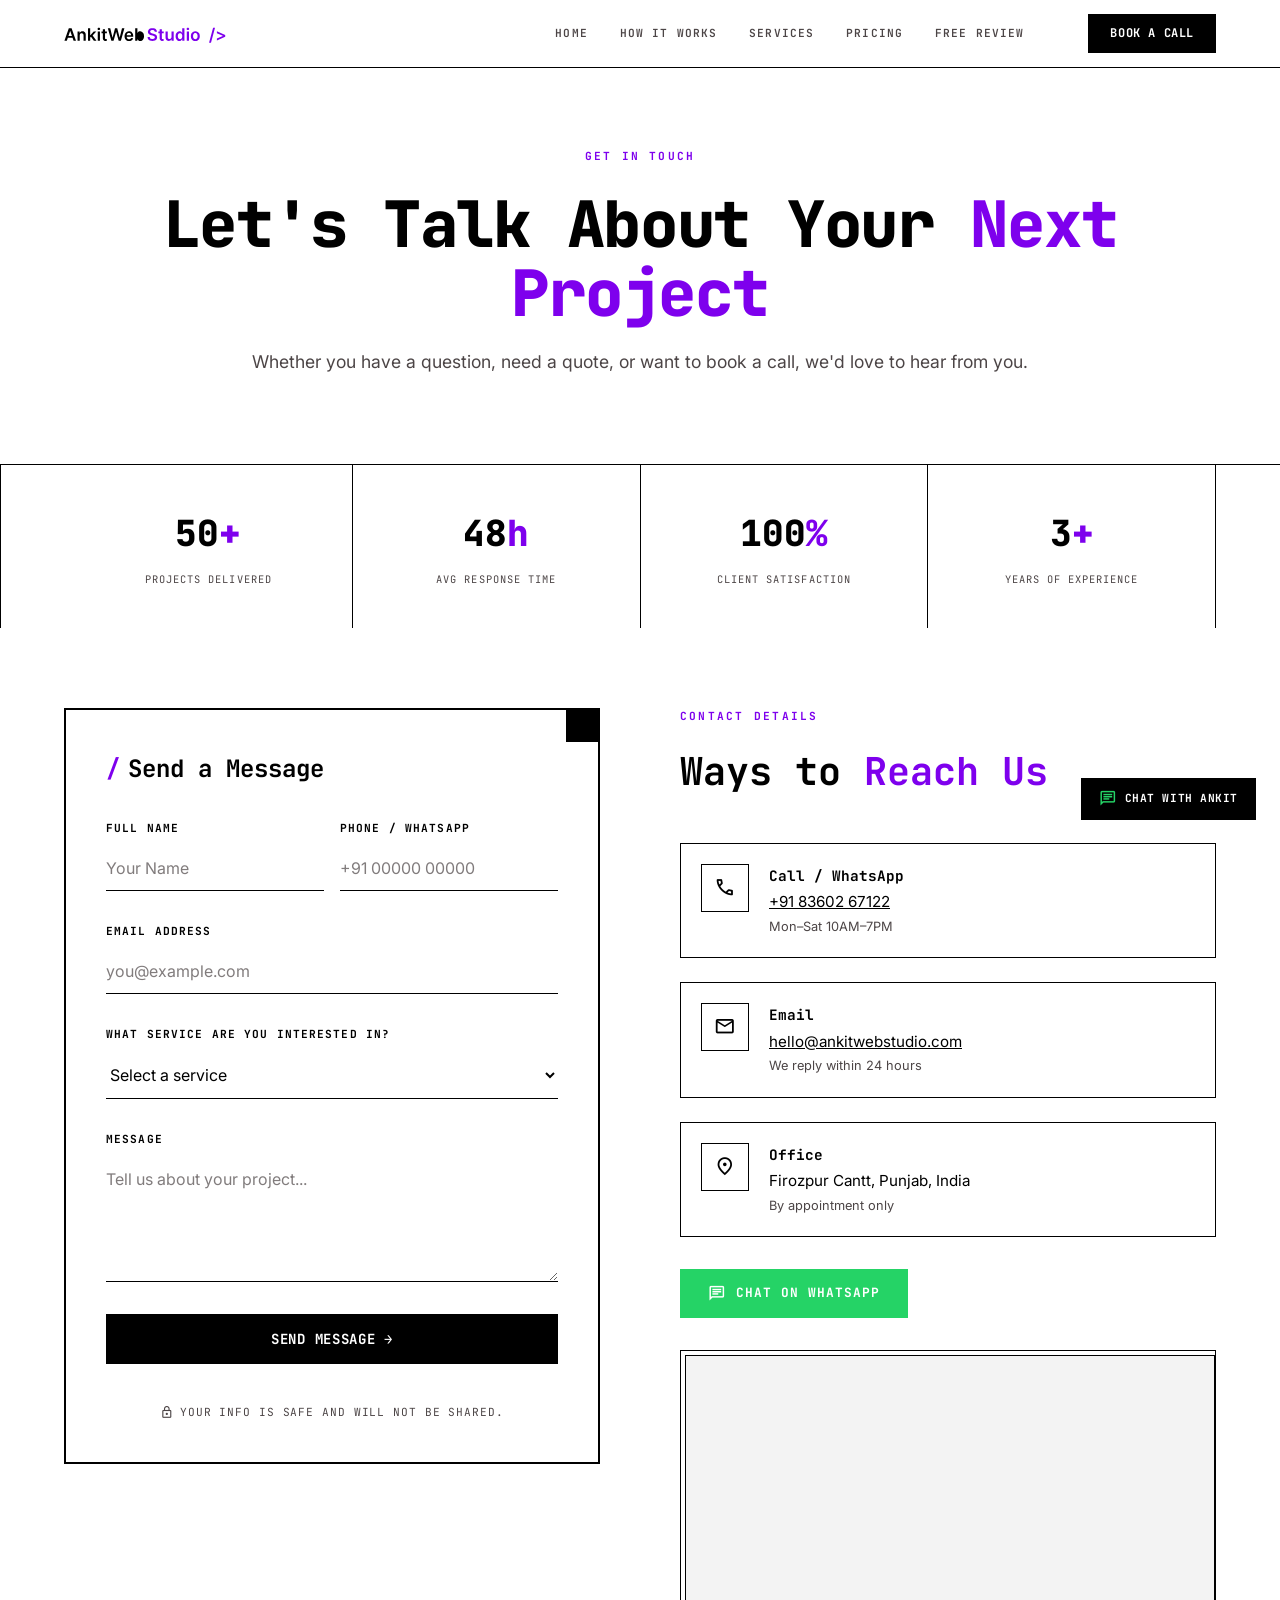
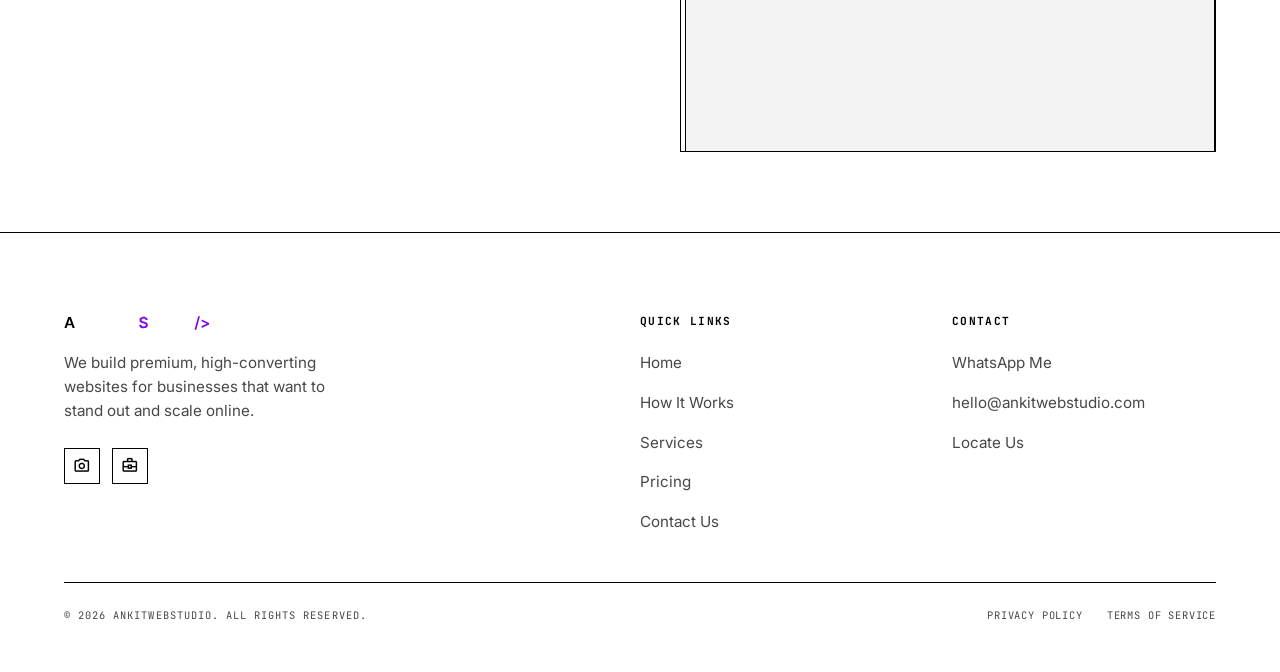
==== commit 6a943e0e: "imp h" ====
--- a/contact.html
+++ b/contact.html
@@ -1,249 +1,244 @@
 <!DOCTYPE html>
 <html lang="en">
 <head>
-  <meta charset="UTF-8">
-  <meta name="viewport" content="width=device-width, initial-scale=1.0">
-  <title>Contact Us | AnkitWebStudio</title>
-  <meta name="description" content="Contact AnkitWebStudio for WordPress website design, e-commerce stores, redesigns, and SEO-ready business websites.">
-  <meta name="author" content="AnkitWebStudio">
-  <meta name="robots" content="index, follow">
-  <link rel="canonical" href="https://www.ankitwebstudio.com/contact.html">
-  <link rel="icon" href="/favicon.png" type="image/png">
-  <link rel="apple-touch-icon" href="/favicon.png">
-  <meta name="theme-color" content="#000000">
-
-  <link rel="preconnect" href="https://fonts.googleapis.com">
-  <link rel="preconnect" href="https://fonts.gstatic.com" crossorigin>
-  <link href="https://fonts.googleapis.com/css2?family=Inter:wght@400;600;700;800&display=swap" rel="stylesheet">
-  <link rel="stylesheet" href="style.css">
+  <meta charset="UTF-8" />
+  <meta name="viewport" content="width=device-width, initial-scale=1.0" />
+  <title>Contact Us — AnkitWebStudio</title>
+  <meta name="description" content="Get in touch with AnkitWebStudio. We're based in Firozpur, Punjab, India. Call, WhatsApp, or send us a message." />
+  <link rel="stylesheet" href="style.css" />
 </head>
 <body>
-  <main class="page-shell contact-page">
-    <header class="site-header" aria-label="Primary navigation">
-      <a class="brand" href="index.html" aria-label="AnkitWebStudio home">
-        <img src="Assets/final3 1.png" alt="AnkitWebStudio">
-      </a>
-
-      <button class="menu-toggle" type="button" aria-label="Open menu" aria-expanded="false">
-        <span></span>
-        <span></span>
-        <span></span>
-      </button>
-
-      <nav class="main-nav" aria-label="Main menu">
-        <a href="index.html#home">Home</a>
-        <a href="index.html#process">How It Works</a>
-        <a href="services.html">Services</a>
-        <a href="services.html#pricing">Pricing</a>
-        <a href="index.html#review">Free Review</a>
-      </nav>
-
-      <a class="header-cta" href="tel:+918360267122">Book a Call</a>
-    </header>
-
-    <div class="nav-overlay" id="nav-overlay" aria-hidden="true"></div>
-
-    <section class="contact-showcase" aria-labelledby="contact-title">
-      <div class="contact-intro">
-        <div class="contact-kicker">
-          <span></span>
-          Let's Work Together
-        </div>
-
-        <h1 id="contact-title">
-          Tell Us About<br>
-          Your <span class="accent-word">Business</span>
-        </h1>
-
-        <p class="contact-lead">
-          Fill out the form and we'll get back to you as soon as possible.
-        </p>
-
-        <div class="contact-benefits" aria-label="Contact benefits">
-          <div class="contact-benefit">
-            <span class="contact-benefit__icon">
-              <svg viewBox="0 0 24 24" aria-hidden="true">
-                <path d="M5 14c5.5-7.5 11-8.8 15-10-1.2 4-2.5 9.5-10 15l-1-4-4-1Z"></path>
-                <path d="M8 16l-3 3"></path>
-              </svg>
-            </span>
+
+<!-- ── Header ──────────────────────────────────────────── -->
+<header>
+  <div class="header-inner">
+    <a href="/" class="header-logo">
+      <svg xmlns="http://www.w3.org/2000/svg" width="207" height="25" viewBox="0 0 207 25" fill="none" aria-label="AnkitWebStudio">
+        <path d="M3.53845 21H0.525061L6.01157 5.41558H9.49675L14.9909 21H11.9775L7.81504 8.61161H7.69328L3.53845 21ZM3.63738 14.8895H11.8557V17.1572H3.63738V14.8895ZM19.6765 14.1514V21H16.9218V9.31169H19.5547V11.2978H19.6917C19.9606 10.6434 20.3892 10.1234 20.9777 9.73782C21.5713 9.35227 22.3043 9.1595 23.1769 9.1595C23.9835 9.1595 24.6861 9.33198 25.2847 9.67695C25.8884 10.0219 26.3551 10.5216 26.6849 11.176C27.0197 11.8305 27.1846 12.6244 27.1795 13.5578V21H24.4248V13.984C24.4248 13.2027 24.2219 12.5914 23.8161 12.1501C23.4153 11.7087 22.8598 11.488 22.1496 11.488C21.6676 11.488 21.239 11.5946 20.8636 11.8076C20.4932 12.0156 20.2015 12.3175 19.9885 12.7132C19.7805 13.1089 19.6765 13.5883 19.6765 14.1514ZM32.491 17.3322L32.4834 14.0068H32.9247L37.1252 9.31169H40.3441L35.1772 15.0645H34.6065L32.491 17.3322ZM29.9798 21V5.41558H32.7345V21H29.9798ZM37.3155 21L33.5107 15.6809L35.3674 13.7405L40.6104 21H37.3155ZM42.1799 21V9.31169H44.9346V21H42.1799ZM43.5648 7.6528C43.1286 7.6528 42.7531 7.50822 42.4386 7.21905C42.1241 6.92482 41.9668 6.57224 41.9668 6.16132C41.9668 5.74533 42.1241 5.39275 42.4386 5.10359C42.7531 4.80935 43.1286 4.66224 43.5648 4.66224C44.0062 4.66224 44.3816 4.80935 44.6911 5.10359C45.0056 5.39275 45.1628 5.74533 45.1628 6.16132C45.1628 6.57224 45.0056 6.92482 44.6911 7.21905C44.3816 7.50822 44.0062 7.6528 43.5648 7.6528ZM53.6038 9.31169V11.4424H46.8845V9.31169H53.6038ZM48.5434 6.51136H51.2981V17.4844C51.2981 17.8547 51.3539 18.1388 51.4655 18.3366C51.5822 18.5294 51.7343 18.6613 51.9221 18.7323C52.1098 18.8034 52.3178 18.8389 52.546 18.8389C52.7185 18.8389 52.8758 18.8262 53.0178 18.8008C53.1649 18.7755 53.2766 18.7526 53.3527 18.7323L53.8168 20.8859C53.6697 20.9366 53.4592 20.9924 53.1852 21.0533C52.9164 21.1141 52.5866 21.1497 52.196 21.1598C51.5061 21.1801 50.8846 21.0761 50.3317 20.8478C49.7787 20.6144 49.3399 20.2543 49.0152 19.7672C48.6956 19.2802 48.5383 18.6715 48.5434 17.9409V6.51136ZM59.1835 21L54.7852 5.41558H57.8214L60.6293 16.868H60.7739L63.7721 5.41558H66.5343L69.5401 16.8756H69.6771L72.485 5.41558H75.5213L71.1229 21H68.3378L65.2179 10.065H65.0961L61.9686 21H59.1835ZM81.3388 21.2283C80.1669 21.2283 79.1548 20.9848 78.3026 20.4978C77.4554 20.0057 76.8035 19.3107 76.3469 18.4127C75.8903 17.5097 75.662 16.4469 75.662 15.2243C75.662 14.022 75.8903 12.9668 76.3469 12.0587C76.8085 11.1456 77.4528 10.4354 78.2797 9.92806C79.1066 9.41569 80.0781 9.1595 81.1942 9.1595C81.9146 9.1595 82.5944 9.27618 83.2336 9.50954C83.8778 9.73782 84.446 10.0929 84.9381 10.5749C85.4353 11.0568 85.8259 11.6707 86.11 12.4164C86.3941 13.1571 86.5361 14.0398 86.5361 15.0645V15.9092H76.9557V14.0525H83.8956C83.8905 13.5249 83.7764 13.0556 83.5532 12.6447C83.33 12.2287 83.018 11.9015 82.6172 11.663C82.2215 11.4246 81.7598 11.3054 81.2322 11.3054C80.6691 11.3054 80.1745 11.4424 79.7484 11.7163C79.3222 11.9852 78.99 12.3403 78.7515 12.7817C78.5182 13.2179 78.3989 13.6973 78.3939 14.2199V15.8407C78.3939 16.5205 78.5182 17.1039 78.7667 17.5909C79.0153 18.0728 79.3628 18.4432 79.8093 18.7019C80.2557 18.9556 80.7782 19.0824 81.3768 19.0824C81.7776 19.0824 82.1403 19.0266 82.465 18.915C82.7897 18.7983 83.0712 18.6283 83.3097 18.4051C83.5481 18.1819 83.7282 17.9054 83.8499 17.5757L86.422 17.8649C86.2596 18.5446 85.9502 19.1382 85.4936 19.6455C85.0421 20.1477 84.4638 20.5384 83.7586 20.8174C83.0535 21.0913 82.2469 21.2283 81.3388 21.2283ZM88.9883 21V5.41558H91.743V11.2445H91.8571C91.9992 10.9604 92.1995 10.6586 92.4583 10.339C92.717 10.0143 93.067 9.73782 93.5084 9.50954C93.9498 9.27618 94.5129 9.1595 95.1977 9.1595C96.1007 9.1595 96.915 9.39032 97.6404 9.85197C98.3709 10.3085 98.9492 10.9858 99.3754 11.8837C99.8066 12.7766 100.022 13.8724 100.022 15.1711C100.022 16.4545 99.8117 17.5453 99.3906 18.4432C98.9695 19.3411 98.3963 20.026 97.6708 20.4978C96.9454 20.9696 96.1236 21.2055 95.2053 21.2055C94.5357 21.2055 93.9802 21.0939 93.5388 20.8706C93.0975 20.6474 92.7424 20.3786 92.4735 20.064C92.2097 19.7444 92.0042 19.4426 91.8571 19.1585H91.6973V21H88.9883Z" fill="black"/>
+        <path d="M113.475 9.69978C113.404 9.03521 113.104 8.51776 112.577 8.14742C112.054 7.77709 111.374 7.59192 110.537 7.59192C109.949 7.59192 109.444 7.6807 109.023 7.85826C108.602 8.03582 108.28 8.27678 108.057 8.58117C107.834 8.88555 107.719 9.23306 107.714 9.62368C107.714 9.94836 107.788 10.2299 107.935 10.4683C108.087 10.7068 108.293 10.9097 108.551 11.0771C108.81 11.2394 109.097 11.3764 109.411 11.488C109.726 11.5996 110.043 11.6935 110.362 11.7696L111.823 12.1348C112.412 12.2718 112.978 12.457 113.52 12.6903C114.068 12.9237 114.558 13.2179 114.989 13.5731C115.425 13.9282 115.77 14.3568 116.024 14.8591C116.278 15.3613 116.404 15.9498 116.404 16.6245C116.404 17.5376 116.171 18.3417 115.704 19.0367C115.238 19.7267 114.563 20.2669 113.68 20.6576C112.803 21.0431 111.74 21.2359 110.492 21.2359C109.279 21.2359 108.227 21.0482 107.334 20.6728C106.446 20.2974 105.751 19.7495 105.249 19.0291C104.752 18.3087 104.483 17.4311 104.442 16.3962H107.22C107.26 16.939 107.428 17.3905 107.722 17.7507C108.016 18.1109 108.399 18.3798 108.871 18.5573C109.348 18.7349 109.88 18.8237 110.469 18.8237C111.083 18.8237 111.621 18.7323 112.082 18.5497C112.549 18.362 112.914 18.1033 113.178 17.7735C113.442 17.4387 113.576 17.0481 113.581 16.6017C113.576 16.1958 113.457 15.861 113.224 15.5972C112.99 15.3283 112.663 15.1051 112.242 14.9276C111.826 14.7449 111.339 14.5826 110.781 14.4405L109.008 13.984C107.724 13.6542 106.71 13.1545 105.964 12.4849C105.223 11.8102 104.853 10.9148 104.853 9.7987C104.853 8.88048 105.102 8.0764 105.599 7.38646C106.101 6.69653 106.783 6.16132 107.646 5.78084C108.508 5.39529 109.485 5.20252 110.575 5.20252C111.681 5.20252 112.65 5.39529 113.482 5.78084C114.319 6.16132 114.976 6.69146 115.453 7.37124C115.93 8.04596 116.176 8.82214 116.191 9.69978H113.475ZM124.636 9.31169V11.4424H117.917V9.31169H124.636ZM119.576 6.51136H122.33V17.4844C122.33 17.8547 122.386 18.1388 122.498 18.3366C122.614 18.5294 122.767 18.6613 122.954 18.7323C123.142 18.8034 123.35 18.8389 123.578 18.8389C123.751 18.8389 123.908 18.8262 124.05 18.8008C124.197 18.7755 124.309 18.7526 124.385 18.7323L124.849 20.8859C124.702 20.9366 124.492 20.9924 124.218 21.0533C123.949 21.1141 123.619 21.1497 123.228 21.1598C122.538 21.1801 121.917 21.0761 121.364 20.8478C120.811 20.6144 120.372 20.2543 120.048 19.7672C119.728 19.2802 119.571 18.6715 119.576 17.9409V6.51136ZM134.39 16.0842V9.31169H137.144V21H134.473V18.9226H134.352C134.088 19.577 133.654 20.1122 133.05 20.5282C132.452 20.9442 131.714 21.1522 130.836 21.1522C130.07 21.1522 129.393 20.9822 128.804 20.6423C128.221 20.2974 127.764 19.7977 127.435 19.1433C127.105 18.4838 126.94 17.6873 126.94 16.7539V9.31169H129.695V16.3277C129.695 17.0684 129.897 17.6569 130.303 18.0931C130.709 18.5294 131.242 18.7476 131.901 18.7476C132.307 18.7476 132.7 18.6486 133.081 18.4508C133.461 18.2529 133.773 17.9587 134.017 17.5681C134.265 17.1724 134.39 16.6778 134.39 16.0842ZM144.314 21.2055C143.396 21.2055 142.574 20.9696 141.849 20.4978C141.124 20.026 140.55 19.3411 140.129 18.4432C139.708 17.5453 139.498 16.4545 139.498 15.1711C139.498 13.8724 139.711 12.7766 140.137 11.8837C140.568 10.9858 141.149 10.3085 141.879 9.85197C142.61 9.39032 143.424 9.1595 144.322 9.1595C145.007 9.1595 145.57 9.27618 146.011 9.50954C146.453 9.73782 146.803 10.0143 147.062 10.339C147.32 10.6586 147.521 10.9604 147.663 11.2445H147.777V5.41558H150.539V21H147.83V19.1585H147.663C147.521 19.4426 147.315 19.7444 147.046 20.064C146.777 20.3786 146.422 20.6474 145.981 20.8706C145.54 21.0939 144.984 21.2055 144.314 21.2055ZM145.083 18.9454C145.666 18.9454 146.164 18.7881 146.574 18.4736C146.985 18.154 147.297 17.7101 147.51 17.1419C147.724 16.5738 147.83 15.9117 147.83 15.1558C147.83 14.4 147.724 13.743 147.51 13.185C147.302 12.6269 146.993 12.1932 146.582 11.8837C146.176 11.5743 145.677 11.4195 145.083 11.4195C144.469 11.4195 143.957 11.5793 143.546 11.8989C143.135 12.2185 142.826 12.6599 142.618 13.223C142.41 13.7861 142.306 14.4304 142.306 15.1558C142.306 15.8864 142.41 16.5383 142.618 17.1115C142.831 17.6797 143.143 18.1287 143.553 18.4584C143.969 18.7831 144.479 18.9454 145.083 18.9454ZM153.474 21V9.31169H156.229V21H153.474ZM154.859 7.6528C154.423 7.6528 154.048 7.50822 153.733 7.21905C153.419 6.92482 153.261 6.57224 153.261 6.16132C153.261 5.74533 153.419 5.39275 153.733 5.10359C154.048 4.80935 154.423 4.66224 154.859 4.66224C155.301 4.66224 155.676 4.80935 155.986 5.10359C156.3 5.39275 156.457 5.74533 156.457 6.16132C156.457 6.57224 156.3 6.92482 155.986 7.21905C155.676 7.50822 155.301 7.6528 154.859 7.6528ZM164.16 21.2283C163.019 21.2283 162.03 20.9772 161.192 20.4749C160.355 19.9727 159.706 19.2701 159.244 18.3671C158.788 17.4641 158.56 16.4089 158.56 15.2015C158.56 13.9941 158.788 12.9364 159.244 12.0283C159.706 11.1202 160.355 10.4151 161.192 9.91284C162.03 9.41061 163.019 9.1595 164.16 9.1595C165.302 9.1595 166.291 9.41061 167.128 9.91284C167.965 10.4151 168.612 11.1202 169.068 12.0283C169.53 12.9364 169.761 13.9941 169.761 15.2015C169.761 16.4089 169.53 17.4641 169.068 18.3671C168.612 19.2701 167.965 19.9727 167.128 20.4749C166.291 20.9772 165.302 21.2283 164.16 21.2283ZM164.175 19.0215C164.794 19.0215 165.312 18.8516 165.728 18.5117C166.144 18.1667 166.453 17.7051 166.656 17.1267C166.864 16.5484 166.968 15.9041 166.968 15.1939C166.968 14.4786 166.864 13.8318 166.656 13.2534C166.453 12.67 166.144 12.2059 165.728 11.8609C165.312 11.5159 164.794 11.3434 164.175 11.3434C163.541 11.3434 163.014 11.5159 162.593 11.8609C162.177 12.2059 161.865 12.67 161.657 13.2534C161.454 13.8318 161.352 14.4786 161.352 15.1939C161.352 15.9041 161.454 16.5484 161.657 17.1267C161.865 17.7051 162.177 18.1667 162.593 18.5117C163.014 18.8516 163.541 19.0215 164.175 19.0215Z" fill="#7E00ED"/>
+        <path d="M188.777 4.68506L183.755 23.3438H181.342L186.365 4.68506H188.777ZM201.531 15.9092L191.121 20.7184V18.017L198.517 14.8439L198.434 14.9884V14.6384L198.517 14.783L191.121 11.6098V8.90838L201.531 13.7176V15.9092Z" fill="#7E00ED"/>
+      </svg>
+    </a>
+    <nav class="desktop-nav">
+      <a href="/">HOME</a>
+      <a href="/#how-it-works">HOW IT WORKS</a>
+      <a href="services.html">SERVICES</a>
+      <a href="services.html#pricing">PRICING</a>
+      <a href="/#review">FREE REVIEW</a>
+    </nav>
+    <a href="tel:+918360267122" class="btn-primary btn-sm header-cta">Book a Call</a>
+    <button class="hamburger" id="menuToggle" aria-label="Open menu">
+      <span class="material-symbols-outlined">menu</span>
+    </button>
+  </div>
+</header>
+
+<!-- Mobile Menu -->
+<div class="mobile-menu" id="mobileMenu">
+  <div class="mobile-menu-top">
+    <span style="font-family:var(--font-heading);font-weight:700;font-size:1rem">MENU</span>
+    <button class="mobile-close" id="menuClose">&times;</button>
+  </div>
+  <nav>
+    <a href="/">Home</a>
+    <a href="/#how-it-works">How It Works</a>
+    <a href="services.html">Services</a>
+    <a href="services.html#pricing">Pricing</a>
+    <a href="/#review">Free Review</a>
+    <a href="contact.html">Contact</a>
+  </nav>
+  <div class="mobile-menu-ctas">
+    <a href="services.html#pricing" class="btn-primary">Get Started &rarr;</a>
+    <a href="tel:+918360267122" class="btn-secondary">Book a Call</a>
+  </div>
+</div>
+
+<main>
+
+  <!-- ── Contact Hero ───────────────────────────────────── -->
+  <section class="services-hero container">
+    <div class="anim">
+      <div style="font-family:var(--font-heading);font-size:0.7rem;font-weight:700;letter-spacing:0.2em;text-transform:uppercase;color:var(--accent);margin-bottom:1.5rem">GET IN TOUCH</div>
+      <h1>Let's Talk About Your <span class="text-accent">Next Project</span></h1>
+      <p class="sub">Whether you have a question, need a quote, or want to book a call, we'd love to hear from you.</p>
+    </div>
+  </section>
+
+  <!-- ── Stats Bar ──────────────────────────────────────── -->
+  <section class="stats-bar anim">
+    <div class="container stats-grid">
+      <div class="stat-item">
+        <div class="stat-num">50<span class="text-accent">+</span></div>
+        <div class="stat-label">Projects Delivered</div>
+      </div>
+      <div class="stat-item">
+        <div class="stat-num">48<span class="text-accent">h</span></div>
+        <div class="stat-label">Avg Response Time</div>
+      </div>
+      <div class="stat-item">
+        <div class="stat-num">100<span class="text-accent">%</span></div>
+        <div class="stat-label">Client Satisfaction</div>
+      </div>
+      <div class="stat-item">
+        <div class="stat-num">3<span class="text-accent">+</span></div>
+        <div class="stat-label">Years of Experience</div>
+      </div>
+    </div>
+  </section>
+
+  <!-- ── Contact Grid ───────────────────────────────────── -->
+  <section class="container contact-section">
+    <div class="contact-grid">
+
+      <!-- Form -->
+      <div class="anim" style="transition-delay:0.1s">
+        <div class="form-card">
+          <div class="form-card-corner"></div>
+          <div class="form-card-title"><span class="slash">/</span> Send a Message</div>
+          <form action="https://formspree.io/f/xzdlzdrl" method="POST">
+            <div class="form-fields">
+              <div class="form-row-2">
+                <div>
+                  <label class="form-label" for="c_name">Full Name</label>
+                  <input class="input-brutalist" type="text" id="c_name" name="name" required placeholder="Your Name" />
+                </div>
+                <div>
+                  <label class="form-label" for="c_phone">Phone / WhatsApp</label>
+                  <input class="input-brutalist" type="tel" id="c_phone" name="phone" required placeholder="+91 00000 00000" />
+                </div>
+              </div>
+              <div>
+                <label class="form-label" for="c_email">Email Address</label>
+                <input class="input-brutalist" type="email" id="c_email" name="email" required placeholder="you@example.com" />
+              </div>
+              <div>
+                <label class="form-label" for="c_service">What service are you interested in?</label>
+                <select class="input-brutalist" id="c_service" name="service">
+                  <option value="">Select a service</option>
+                  <option>New WordPress Website</option>
+                  <option>E-Commerce Store</option>
+                  <option>Website Redesign</option>
+                  <option>SEO &amp; Performance</option>
+                  <option>Free Website Review</option>
+                  <option>Other</option>
+                </select>
+              </div>
+              <div>
+                <label class="form-label" for="c_msg">Message</label>
+                <textarea class="input-brutalist" id="c_msg" name="message" rows="5" required placeholder="Tell us about your project..."></textarea>
+              </div>
+              <button type="submit" class="btn-primary" style="width:100%;justify-content:center">Send Message &rarr;</button>
+              <p class="form-privacy">
+                <span class="material-symbols-outlined">lock</span>
+                Your info is safe and will not be shared.
+              </p>
+            </div>
+          </form>
+        </div>
+      </div>
+
+      <!-- Contact Info -->
+      <div class="contact-info anim" style="transition-delay:0.2s">
+        <div class="contact-info-header">
+          <div class="eyebrow-text">CONTACT DETAILS</div>
+          <h2>Ways to <span class="text-accent">Reach Us</span></h2>
+        </div>
+
+        <div class="contact-info-items">
+          <div class="contact-info-item">
+            <div class="contact-info-icon"><span class="material-symbols-outlined">call</span></div>
             <div>
-              <strong>Quick Response</strong>
-              <p>We reply within 24 hours</p>
+              <h4>Call / WhatsApp</h4>
+              <a href="tel:+918360267122">+91 83602 67122</a>
+              <small>Mon–Sat 10AM–7PM</small>
             </div>
           </div>
-
-          <div class="contact-benefit">
-            <span class="contact-benefit__icon">
-              <svg viewBox="0 0 24 24" aria-hidden="true">
-                <path d="M12 3 5 6v5c0 4.5 2.9 8.6 7 10 4.1-1.4 7-5.5 7-10V6l-7-3Z"></path>
-                <path d="m9 12 2 2 4-5"></path>
-              </svg>
-            </span>
+          <div class="contact-info-item">
+            <div class="contact-info-icon"><span class="material-symbols-outlined">mail</span></div>
             <div>
-              <strong>Secure &amp; Confidential</strong>
-              <p>Your information is safe with us</p>
+              <h4>Email</h4>
+              <a href="mailto:hello@ankitwebstudio.com">hello@ankitwebstudio.com</a>
+              <small>We reply within 24 hours</small>
             </div>
           </div>
-
-          <div class="contact-benefit">
-            <span class="contact-benefit__icon">
-              <svg viewBox="0 0 24 24" aria-hidden="true">
-                <path d="M4 13v-1a8 8 0 0 1 16 0v1"></path>
-                <path d="M4 13h3v6H5a1 1 0 0 1-1-1v-5Z"></path>
-                <path d="M20 13h-3v6h2a1 1 0 0 0 1-1v-5Z"></path>
-                <path d="M17 19c0 1.1-2.2 2-5 2"></path>
-              </svg>
-            </span>
+          <div class="contact-info-item">
+            <div class="contact-info-icon"><span class="material-symbols-outlined">location_on</span></div>
             <div>
-              <strong>Expert Support</strong>
-              <p>Talk to our WordPress experts</p>
+              <h4>Office</h4>
+              <span>Firozpur Cantt, Punjab, India</span>
+              <small>By appointment only</small>
             </div>
           </div>
         </div>
-      </div>
-
-      <form class="contact-form-card" id="contact-form" action="https://formspree.io/f/xzdlzdrl" method="POST" aria-labelledby="contact-form-title">
-        <input type="hidden" name="_subject" value="New contact request from AnkitWebStudio">
-        <h2 id="contact-form-title">Send Us Your <span class="accent-word">Details</span></h2>
-        <p>We'll get in touch with you soon.</p>
-
-        <label class="contact-field">
-          <span class="contact-field__icon">
-            <svg viewBox="0 0 24 24" aria-hidden="true">
-              <path d="M20 21a8 8 0 0 0-16 0"></path>
-              <circle cx="12" cy="7" r="4"></circle>
-            </svg>
-          </span>
-          <input type="text" name="name" placeholder="Your Name" autocomplete="name" required>
-        </label>
-
-        <label class="contact-field">
-          <span class="contact-field__icon">
-            <svg viewBox="0 0 24 24" aria-hidden="true">
-              <rect x="3" y="7" width="18" height="13" rx="2"></rect>
-              <path d="M8 7V5a2 2 0 0 1 2-2h4a2 2 0 0 1 2 2v2"></path>
-              <path d="M3 13h18"></path>
-            </svg>
-          </span>
-          <input type="text" name="business" placeholder="Business Name" autocomplete="organization" required>
-        </label>
-
-        <label class="contact-field">
-          <span class="contact-field__icon">
-            <svg viewBox="0 0 24 24" aria-hidden="true">
-              <path d="M22 16.9v3a2 2 0 0 1-2.2 2 19.8 19.8 0 0 1-8.6-3.1 19.4 19.4 0 0 1-6-6 19.8 19.8 0 0 1-3.1-8.6A2 2 0 0 1 4.1 2h3a2 2 0 0 1 2 1.7c.1 1 .4 1.9.7 2.8a2 2 0 0 1-.5 2.1L7.1 9.9a16 16 0 0 0 6 6l1.3-1.3a2 2 0 0 1 2.1-.5c.9.3 1.8.6 2.8.7a2 2 0 0 1 1.7 2.1Z"></path>
-            </svg>
-          </span>
-          <input type="tel" name="phone" placeholder="Contact No." autocomplete="tel" required>
-        </label>
-
-        <label class="contact-field">
-          <span class="contact-field__icon">
-            <svg viewBox="0 0 24 24" aria-hidden="true">
-              <rect x="3" y="5" width="18" height="14" rx="2"></rect>
-              <path d="m3 7 9 6 9-6"></path>
-            </svg>
-          </span>
-          <input type="email" name="email" placeholder="Business Email ID" autocomplete="email" required>
-        </label>
-
-        <div class="contact-actions">
-          <button class="contact-submit" type="submit" id="contact-submit">
-            <span>Submit Now</span>
-            <svg viewBox="0 0 24 24" aria-hidden="true">
-              <path d="M5 12h12"></path>
-              <path d="m13 6 6 6-6 6"></path>
-            </svg>
-          </button>
-
-          <a class="contact-whatsapp" href="https://wa.me/918360267122?text=Hi%20Ankit!%20I%20want%20to%20talk%20about%20my%20business%20website." target="_blank" rel="noopener noreferrer">
-            <span>Contact Us</span>
-            <svg viewBox="0 0 24 24" aria-hidden="true">
-              <path d="M21 15a4 4 0 0 1-4 4H8l-5 3V7a4 4 0 0 1 4-4h10a4 4 0 0 1 4 4z"></path>
-              <path d="M8 10h.01"></path>
-              <path d="M12 10h.01"></path>
-              <path d="M16 10h.01"></path>
-            </svg>
-          </a>
-        </div>
-      </form>
-    </section>
-
-    <section class="contact-stats" aria-label="Business results">
-      <div>
-        <span class="contact-stat-icon">
-          <svg viewBox="0 0 24 24" aria-hidden="true">
-            <path d="M12 3 5 6v5c0 4.5 2.9 8.6 7 10 4.1-1.4 7-5.5 7-10V6l-7-3Z"></path>
-            <path d="m9 12 2 2 4-5"></path>
-          </svg>
-        </span>
-        <strong>100+</strong>
-        <p>Projects Completed</p>
-      </div>
-
-      <div>
-        <span class="contact-stat-icon">
-          <svg viewBox="0 0 24 24" aria-hidden="true">
-            <path d="M16 21v-2a4 4 0 0 0-8 0v2"></path>
-            <circle cx="12" cy="7" r="4"></circle>
-            <path d="M19 8v5"></path>
-            <path d="M21.5 10.5h-5"></path>
-          </svg>
-        </span>
-        <strong>50+</strong>
-        <p>Happy Clients</p>
-      </div>
-
-      <div>
-        <span class="contact-stat-icon">
-          <svg viewBox="0 0 24 24" aria-hidden="true">
-            <path d="M12 3 5 6v5c0 4.5 2.9 8.6 7 10 4.1-1.4 7-5.5 7-10V6l-7-3Z"></path>
-            <path d="m9 12 2 2 4-5"></path>
-          </svg>
-        </span>
-        <strong>100%</strong>
-        <p>Client Satisfaction</p>
-      </div>
-
-      <div>
-        <span class="contact-stat-icon">
-          <svg viewBox="0 0 24 24" aria-hidden="true">
-            <circle cx="12" cy="8" r="4"></circle>
-            <path d="M4 21a8 8 0 0 1 16 0"></path>
-          </svg>
-        </span>
-        <strong>5+</strong>
-        <p>Years Experience</p>
-      </div>
-    </section>
-  </main>
-
-  <a
-    id="whatsapp-fab-contact"
-    class="wa-fab"
-    href="https://wa.me/918360267122?text=Hi%20Ankit!%20I%20found%20your%20website%20and%20I'm%20interested%20in%20getting%20a%20website%20built."
-    target="_blank"
-    rel="noopener noreferrer"
-    aria-label="Chat with Ankit on WhatsApp"
-  >
-    <svg class="wa-fab__icon" viewBox="0 0 24 24" fill="currentColor" aria-hidden="true">
-      <path d="M17.472 14.382c-.297-.149-1.758-.867-2.03-.967-.273-.099-.471-.148-.67.15-.197.297-.767.966-.94 1.164-.173.199-.347.223-.644.075-.297-.15-1.255-.463-2.39-1.475-.883-.788-1.48-1.761-1.653-2.059-.173-.297-.018-.458.13-.606.134-.133.298-.347.446-.52.149-.174.198-.298.298-.497.099-.198.05-.371-.025-.52-.075-.149-.669-1.612-.916-2.207-.242-.579-.487-.5-.669-.51-.173-.008-.371-.01-.57-.01-.198 0-.52.074-.792.372-.272.297-1.04 1.016-1.04 2.479 0 1.462 1.065 2.875 1.213 3.074.149.198 2.096 3.2 5.077 4.487.709.306 1.262.489 1.694.625.712.227 1.36.195 1.871.118.571-.085 1.758-.719 2.006-1.413.248-.694.248-1.289.173-1.413-.074-.124-.272-.198-.57-.347m-5.421 7.403h-.004a9.87 9.87 0 01-5.031-1.378l-.361-.214-3.741.982.998-3.648-.235-.374a9.86 9.86 0 01-1.51-5.26c.001-5.45 4.436-9.884 9.888-9.884 2.64 0 5.122 1.03 6.988 2.898a9.825 9.825 0 012.893 6.994c-.003 5.45-4.437 9.884-9.885 9.884m8.413-18.297A11.815 11.815 0 0012.05 0C5.495 0 .16 5.335.157 11.892c0 2.096.547 4.142 1.588 5.945L.057 24l6.305-1.654a11.882 11.882 0 005.683 1.448h.005c6.554 0 11.89-5.335 11.893-11.893a11.821 11.821 0 00-3.48-8.413z"/>
-    </svg>
-    <span class="wa-fab__label">Chat with Ankit</span>
-    <span class="wa-fab__ping" aria-hidden="true"></span>
-  </a>
-
-  <script src="script.js"></script>
-  <script>
-    const contactForm = document.getElementById('contact-form');
-    const contactSubmit = document.getElementById('contact-submit');
-
-    contactForm?.addEventListener('submit', () => {
-      contactSubmit.dataset.originalText = contactSubmit.innerHTML;
-      contactSubmit.innerHTML = '<span>Submitting...</span>';
-      contactSubmit.disabled = true;
-    });
-  </script>
+
+        <a href="https://wa.me/918360267122?text=Hi%20Ankit!%20I%20want%20to%20discuss%20a%20project." target="_blank" rel="noreferrer" class="whatsapp-btn">
+          <span class="material-symbols-outlined">chat</span>
+          Chat on WhatsApp
+        </a>
+
+        <!-- Map -->
+        <div class="map-container" style="margin-top:2rem">
+          <iframe src="https://www.google.com/maps/embed?pb=!1m18!1m12!1m3!1d54767.97257193576!2d74.57470505595008!3d30.914672060058198!2m3!1f0!2f0!3f0!3m2!1i1024!2i768!4f13.1!3m3!1m2!1s0x3919e8380e26bf27%3A0xef024b3e6cf858f2!2sFerozepur%20Cantt%2C%20Punjab!5e0!3m2!1sen!2sin!4v1781975484065!5m2!1sen!2sin" allowfullscreen="" loading="lazy" referrerpolicy="no-referrer-when-downgrade" title="AnkitWebStudio Location" style="height:240px"></iframe>
+          <div class="map-shadow"></div>
+        </div>
+      </div>
+
+    </div>
+  </section>
+
+</main>
+
+<!-- ── Footer ─────────────────────────────────────────── -->
+<footer>
+  <div class="container">
+    <div class="footer-grid">
+      <div class="footer-brand">
+        <svg xmlns="http://www.w3.org/2000/svg" height="18" viewBox="0 0 207 25" fill="none"><path d="M3.53845 21H0.525061L6.01157 5.41558H9.49675L14.9909 21H11.9775L7.81504 8.61161H7.69328L3.53845 21ZM3.63738 14.8895H11.8557V17.1572H3.63738V14.8895Z" fill="black"/><path d="M113.475 9.69978C113.404 9.03521 113.104 8.51776 112.577 8.14742C112.054 7.77709 111.374 7.59192 110.537 7.59192C109.949 7.59192 109.444 7.6807 109.023 7.85826C108.602 8.03582 108.28 8.27678 108.057 8.58117C107.834 8.88555 107.719 9.23306 107.714 9.62368C107.714 9.94836 107.788 10.2299 107.935 10.4683C108.087 10.7068 108.293 10.9097 108.551 11.0771C108.81 11.2394 109.097 11.3764 109.411 11.488C109.726 11.5996 110.043 11.6935 110.362 11.7696L111.823 12.1348C112.412 12.2718 112.978 12.457 113.52 12.6903C114.068 12.9237 114.558 13.2179 114.989 13.5731C115.425 13.9282 115.77 14.3568 116.024 14.8591C116.278 15.3613 116.404 15.9498 116.404 16.6245C116.404 17.5376 116.171 18.3417 115.704 19.0367C115.238 19.7267 114.563 20.2669 113.68 20.6576C112.803 21.0431 111.74 21.2359 110.492 21.2359C109.279 21.2359 108.227 21.0482 107.334 20.6728C106.446 20.2974 105.751 19.7495 105.249 19.0291C104.752 18.3087 104.483 17.4311 104.442 16.3962H107.22C107.26 16.939 107.428 17.3905 107.722 17.7507C108.016 18.1109 108.399 18.3798 108.871 18.5573C109.348 18.7349 109.88 18.8237 110.469 18.8237C111.083 18.8237 111.621 18.7323 112.082 18.5497C112.549 18.362 112.914 18.1033 113.178 17.7735C113.442 17.4387 113.576 17.0481 113.581 16.6017C113.576 16.1958 113.457 15.861 113.224 15.5972C112.99 15.3283 112.663 15.1051 112.242 14.9276C111.826 14.7449 111.339 14.5826 110.781 14.4405L109.008 13.984C107.724 13.6542 106.71 13.1545 105.964 12.4849C105.223 11.8102 104.853 10.9148 104.853 9.7987C104.853 8.88048 105.102 8.0764 105.599 7.38646C106.101 6.69653 106.783 6.16132 107.646 5.78084C108.508 5.39529 109.485 5.20252 110.575 5.20252C111.681 5.20252 112.65 5.39529 113.482 5.78084C114.319 6.16132 114.976 6.69146 115.453 7.37124C115.93 8.04596 116.176 8.82214 116.191 9.69978H113.475Z" fill="#7E00ED"/><path d="M188.777 4.68506L183.755 23.3438H181.342L186.365 4.68506H188.777ZM201.531 15.9092L191.121 20.7184V18.017L198.517 14.8439L198.434 14.9884V14.6384L198.517 14.783L191.121 11.6098V8.90838L201.531 13.7176V15.9092Z" fill="#7E00ED"/></svg>
+        <p>We build premium, high-converting websites for businesses that want to stand out and scale online.</p>
+        <div class="footer-socials">
+          <a href="https://instagram.com" target="_blank" rel="noreferrer" class="footer-social" aria-label="Instagram"><span class="material-symbols-outlined">camera_alt</span></a>
+          <a href="https://linkedin.com" target="_blank" rel="noreferrer" class="footer-social" aria-label="LinkedIn"><span class="material-symbols-outlined">business_center</span></a>
+        </div>
+      </div>
+      <div class="footer-col">
+        <h4>Quick Links</h4>
+        <ul>
+          <li><a href="/">Home</a></li>
+          <li><a href="/#how-it-works">How It Works</a></li>
+          <li><a href="services.html">Services</a></li>
+          <li><a href="services.html#pricing">Pricing</a></li>
+          <li><a href="contact.html">Contact Us</a></li>
+        </ul>
+      </div>
+      <div class="footer-col">
+        <h4>Contact</h4>
+        <ul>
+          <li><a href="https://wa.me/918360267122" target="_blank" rel="noreferrer">WhatsApp Me</a></li>
+          <li><a href="mailto:hello@ankitwebstudio.com">hello@ankitwebstudio.com</a></li>
+          <li><a href="contact.html">Locate Us</a></li>
+        </ul>
+      </div>
+    </div>
+    <div class="footer-bottom">
+      <p class="footer-copy">&copy; 2026 AnkitWebStudio. All rights reserved.</p>
+      <div class="footer-links">
+        <a href="#">Privacy Policy</a>
+        <a href="#">Terms of Service</a>
+      </div>
+    </div>
+  </div>
+</footer>
+
+<a href="https://wa.me/918360267122?text=Hi%20Ankit!%20I%20found%20your%20website%20and%20I'm%20interested%20in%20getting%20a%20website%20built." target="_blank" rel="noreferrer" class="whatsapp-fab">
+  <span class="material-symbols-outlined">chat</span>
+  Chat with Ankit
+</a>
+
+<div class="mobile-cta-bar">
+  <a href="services.html#pricing" class="btn-primary">Get Started &rarr;</a>
+  <a href="tel:+918360267122" class="btn-secondary">Book a Call</a>
+</div>
+
+<script src="main.js"></script>
 </body>
 </html>
--- a/style.css
+++ b/style.css
@@ -1,2532 +1,1367 @@
-:root {
-  --color-bg: #030303;
-  --color-text: #f5f5f5;
-  --color-muted: #bdbdbd;
-  --color-purple: #8B5CF6;
-  --color-orange: #FF9500;
-  --color-button-dark: #282828;
-}
-
-* {
-  box-sizing: border-box;
-  margin: 0;
-  padding: 0;
-}
-
-html {
-  scroll-behavior: smooth;
-}
-
-body {
-  min-height: 100vh;
-  background: var(--color-bg);
-  color: var(--color-text);
-  font-family: Inter, Arial, Helvetica, sans-serif;
-  letter-spacing: 0;
-}
-
-a {
-  color: inherit;
-  text-decoration: none;
-}
-
-button {
-  border: 0;
-  font: inherit;
-}
-
-.page-shell {
-  min-height: 100vh;
-  overflow: hidden;
-  background: var(--color-bg);
-}
-
-.reveal-on-scroll {
-  opacity: 0;
-  transform: translateY(34px);
-  transition: opacity 700ms ease, transform 700ms cubic-bezier(0.21, 1, 0.3, 1);
-  transition-delay: var(--reveal-delay, 0ms);
-  will-change: opacity, transform;
-}
-
-.reveal-on-scroll.is-visible {
-  opacity: 1;
-  transform: translateY(0);
-}
-
-@media (prefers-reduced-motion: reduce) {
-  .reveal-on-scroll {
-    opacity: 1;
-    transform: none;
-    transition: none;
-  }
-}
-
-.site-header {
-  display: grid;
-  grid-template-columns: 280px 1fr 128px;
-  align-items: center;
-  gap: 10px;
-  width: min(100%, 1240px);
-  margin: 0 auto;
-  padding: 20px 0 0;
-  
-}
-
-.brand {
-  display: inline-flex;
-  align-items: center;
-  width: 280px;
-  height: 52px;
-}
-
-.brand img {
-  display: block;
-  width: 280px;
-  height: 52px;
-  object-fit: contain;
-}
-
-.main-nav {
-  display: flex;
-  justify-content: center;
-  align-items: center;
-  gap: 40px;
-  color: var(--color-muted);
-  font-size: 16px;
-  font-weight: 800;
-  line-height: 1;
-  
-}
-.main-nav a,
-.header-cta,
-.primary-btn,
-.secondary-btn,
-.dot,
-.menu-toggle {
-  transition: color 180ms ease, background 180ms ease, transform 180ms ease, opacity 180ms ease;
-}
-
-.main-nav a:hover {
-  color: var(--color-text);
-}
-
-.header-cta {
-  display: inline-flex;
-  align-items: center;
-  justify-content: center;
-  width: 128px;
-  height: 38px;
-  border-radius: 2px;
-  background: var(--color-purple);
-  color: #050505;
-  font-size: 14px;
-  font-weight: 800;
-}
-
-.header-cta:hover,
-.primary-btn:hover {
-  transform: translateY(-2px);
-  background: #9b70ff;
-}
-
-.menu-toggle {
-  display: none;
-  width: 42px;
-  height: 42px;
-  flex-direction: column;
-  justify-content: center;
-  gap: 6px;
-  justify-self: end;
-  background: transparent;
-  cursor: pointer;
-}
-
-.menu-toggle span {
-  display: block;
-  width: 28px;
-  height: 2px;
-  border-radius: 99px;
-  background: var(--color-text);
-}
-
-.hero {
-  display: grid;
-  grid-template-columns: 575px minmax(0, 1fr);
-  align-items: center;
-  gap: 64px;
-  width: min(100%, 1258px);
-  margin: 82px auto 0;
-  padding-bottom: 64px;
-}
-
-.slider-panel {
-  width: 575px;
-}
-
-.slider-frame {
-  width: 575px;
-  height: 383px;
-  overflow: hidden;
-  border-radius: 12px;
-}
-
-.slide-image {
-  display: block;
-  width: 575px;
-  height: 383px;
-  object-fit: cover;
-  opacity: 1;
-  transform: scale(1);
-  transition: opacity 240ms ease, transform 240ms ease;
-}
-
-.slide-image.is-changing {
-  opacity: .68;
-  transform: scale(.995);
-}
-
-.slider-dots {
-  display: flex;
-  justify-content: center;
-  gap: 13px;
-  margin-top: 13px;
-}
-
-.dot {
-  width: 6px;
-  height: 6px;
-  border-radius: 999px;
-  background: rgba(255, 255, 255, .48);
-  cursor: pointer;
-}
-
-.dot.is-active {
-  background: var(--color-text);
-}
-
-.hero-copy {
-  align-self: start;
-  padding-top: 3px;
-}
-
-.eyebrow {
-  color: var(--color-text);
-  font-size: 20px;
-  font-weight: 800;
-  line-height: 1.2;
-  margin-bottom: 15px;
-}
-
-h1 {
-  display: grid;
-  gap: 16px;
-  color: var(--color-text);
-  font-size: 48px;
-  font-weight: 800;
-  line-height: 1.15;
-  letter-spacing: 0;
-}
-
-h1 > span {
-  display: block;
-}
-
-.title-service span {
-  display: inline;
-}
-
-.accent-word {
-  color: var(--color-purple);
-}
-
-.subtitle {
-  max-width: 574px;
-  margin-top: 20px;
-  color: var(--color-muted);
-  font-size: 16px;
-  font-weight: 800;
-  line-height: 1.85;
-}
-
-.subtitle strong {
-  display: none;
-}
-
-.price-line {
-  margin-top: 14px;
-  color: var(--color-orange);
-  font-size: 18px;
-  font-weight: 800;
-  line-height: 1.35;
-}
-
-.hero-actions {
-  display: flex;
-  flex-wrap: wrap;
-  gap: 14px;
-  margin-top: 17px;
-}
-
-.primary-btn,
-.secondary-btn {
-  display: inline-flex;
-  align-items: center;
-  justify-content: center;
-  height: 48px;
-  border-radius: 4px;
-  font-size: 16px;
-  font-weight: 800;
-}
-
-.primary-btn {
-  gap: 10px;
-  min-width: 158px;
-  padding: 0 12px 0 17px;
-  background: var(--color-purple);
-  color: #050505;
-}
-
-.primary-btn svg {
-  width: 30px;
-  height: 30px;
-  padding: 5px;
-  border-radius: 999px;
-  background: #ffffff;
-  stroke: #050505;
-  stroke-width: 2.4;
-  stroke-linecap: round;
-  stroke-linejoin: round;
-  fill: none;
-}
-
-.secondary-btn {
-  gap: 10px;
-  min-width: 134px;
-  padding: 0 22px;
-  background: var(--color-button-dark);
-  color: #ffffff;
-}
-
-.secondary-btn:hover {
-  transform: translateY(-2px);
-  background: #333333;
-}
-
-.secondary-btn svg {
-  width: 22px;
-  height: 22px;
-  stroke: #ffffff;
-  stroke-width: 1.7;
-  stroke-linecap: round;
-  stroke-linejoin: round;
-  fill: none;
-}
-
-.trust-list {
-  display: flex;
-  align-items: flex-start;
-  gap: 22px;
-  margin-top: 36px;
-  list-style: none;
-}
-
-.trust-list li {
-  position: relative;
-  display: grid;
-  justify-items: center;
-  min-width: 44px;
-  color: var(--color-orange);
-  font-size: 6px;
-  font-weight: 800;
-  line-height: 1.15;
-}
-
-.trust-list li + li {
-  padding-left: 20px;
-}
-
-.trust-list li + li::before {
-  position: absolute;
-  top: 0;
-  left: 0;
-  width: 1px;
-  height: 32px;
-  content: "";
-  background: rgba(255, 255, 255, .35);
-}
-
-.trust-icon {
-  display: grid;
-  place-items: center;
-  width: 42px;
-  height: 32px;
-  margin-bottom: 2px;
-}
-
-.trust-icon svg {
-  width: 42px;
-  height: 32px;
-  stroke: #ffffff;
-  stroke-width: 1.6;
-  stroke-linecap: round;
-  stroke-linejoin: round;
-  fill: none;
-}
-
-.trust-list b {
-  color: var(--color-orange);
-  font-size: 6px;
-  font-weight: 800;
-}
-
-.mobile-choice,
-.mobile-sticky-cta {
-  display: none;
-}
-
-@media (max-width: 1320px) {
-  .site-header,
-  .hero {
-    width: calc(100% - 96px);
-  }
-
-  .hero {
-    gap: 62px;
-  }
-}
-
-@media (max-width: 1120px) {
-  .site-header {
-    grid-template-columns: 280px auto auto;
-  }
-
-  .main-nav {
-    gap: 22px;
-    font-size: 15px;
-  }
-
-  .hero {
-    grid-template-columns: 1fr;
-    justify-items: center;
-    gap: 38px;
-    margin-top: 56px;
-  }
-
-  .hero-copy {
-    width: min(575px, 100%);
-    padding-top: 0;
-  }
-}
-
-@media (max-width: 760px) {
-  body {
-    padding-bottom: 0;
-  }
-
-  .page-shell {
-    position: relative;
-    overflow: clip;
-    background:
-      linear-gradient(145deg, rgba(139, 92, 246, .08), rgba(0, 0, 0, 0) 42%),
-      linear-gradient(180deg, #020202 0%, #050505 48%, #08030f 100%);
-  }
-
-  .page-shell::before {
-    position: absolute;
-    top: 126px;
-    left: 0;
-    z-index: 0;
-    width: 100%;
-    height: 1px;
-    content: "";
-    background: rgba(139, 92, 246, .34);
-  }
-
-  .page-shell > * {
-    position: relative;
-    z-index: 1;
-  }
-
-  .site-header {
-    position: relative;
-    z-index: 100;
-    grid-template-columns: 1fr auto;
-    gap: 16px;
-    width: 100%;
-    margin: 0;
-    padding: 28px 24px 25px;
-    border-bottom: 1px solid rgba(139, 92, 246, .28);
-    background: rgba(0, 0, 0, .78);
-  }
-
-  .brand,
-  .brand img {
-    width: min(280px, calc(100vw - 122px));
-    height: 42px;
-    min-height: 42px;
-    object-fit: contain;
-  }
-
-  .menu-toggle {
-    display: inline-flex;
-    position: relative;
-    z-index: 1001;
-    width: 48px;
-    height: 48px;
-    border: 1px solid rgba(139, 92, 246, .45);
-    border-radius: 12px;
-    background: rgba(14, 12, 22, .88);
-    box-shadow: inset 0 0 0 1px rgba(255, 255, 255, .03);
-    gap: 6px;
-    flex-direction: column;
-    align-items: center;
-    justify-content: center;
-    cursor: pointer;
-    transition: border-color 200ms ease, background 200ms ease;
-  }
-
-  .menu-toggle:hover {
-    border-color: rgba(139, 92, 246, .8);
-    background: rgba(30, 20, 50, .9);
-  }
-
-  .menu-toggle span {
-    width: 22px;
-    height: 2px;
-    border-radius: 99px;
-    background: var(--color-text);
-    transition: transform 280ms ease, opacity 200ms ease, width 200ms ease;
-    transform-origin: center;
-  }
-
-  /* Animated X when open */
-  .site-header.nav-open .menu-toggle span:nth-child(1) {
-    transform: translateY(8px) rotate(45deg);
-  }
-  .site-header.nav-open .menu-toggle span:nth-child(2) {
-    opacity: 0;
-    width: 0;
-  }
-  .site-header.nav-open .menu-toggle span:nth-child(3) {
-    transform: translateY(-8px) rotate(-45deg);
-  }
-
-  /* Sidebar Overlay */
-  .nav-overlay {
-    position: fixed;
-    inset: 0;
-    z-index: 100;
-    background: rgba(0, 0, 0, 0);
-    backdrop-filter: blur(0px);
-    pointer-events: none;
-    transition: background 320ms ease, backdrop-filter 320ms ease;
-  }
-
-  .site-header.nav-open ~ .nav-overlay,
-  .nav-overlay.is-open {
-    z-index: 10;
-    background: rgba(0, 0, 0, .55);
-    backdrop-filter: blur(4px);
-    pointer-events: all;
-  }
-
-  /* Sidebar Panel */
-  .main-nav {
-    position: fixed;
-    top: 0;
-    right: 0;
-    z-index: 1000;
-    display: flex !important;
-    flex-direction: column;
-    align-items: flex-start;
-    width: min(300px, 82vw);
-    height: 100dvh;
-    padding: 0;
-    background: rgba(10, 8, 20, .97);
-    border-left: 1px solid rgba(139, 92, 246, .28);
-    box-shadow: -20px 0 60px rgba(0, 0, 0, .5);
-    transform: translateX(100%);
-    transition: transform 340ms cubic-bezier(.4, 0, .2, 1);
-    overflow-y: auto;
-    gap: 0;
-  }
-
-  .site-header.nav-open .main-nav {
-    transform: translateX(0);
-  }
-
-  /* Sidebar top branding strip */
-  .main-nav::before {
-    content: "AnkitWebStudio";
-    display: flex;
-    align-items: center;
-    width: 100%;
-    padding: 28px 24px 22px;
-    font-size: 15px;
-    font-weight: 800;
-    color: var(--color-text);
-    border-bottom: 1px solid rgba(139, 92, 246, .2);
-    letter-spacing: 0;
-    z-index: 1000;
-    background: rgba(139, 92, 246, .04);
-    flex-shrink: 0;
-  }
-
-  /* Nav links inside sidebar */
-  .main-nav a {
-    display: flex;
-    align-items: center;
-    gap: 14px;
-    width: 100%;
-    padding: 17px 24px;
-    font-size: 16px;
-    font-weight: 800;
-    color: var(--color-muted);
-    border-bottom: 1px solid rgba(255, 255, 255, .05);
-    transition: color 180ms ease, background 180ms ease, padding-left 180ms ease;
-  }
-
-  .main-nav a::before {
-    content: "";
-    display: block;
-    width: 4px;
-    height: 4px;
-    border-radius: 999px;
-    background: rgba(139, 92, 246, .5);
-    flex-shrink: 0;
-    transition: background 180ms ease, transform 180ms ease;
-  }
-
-  .main-nav a:hover,
-  .main-nav a[aria-current="page"] {
-    color: var(--color-text);
-    background: rgba(139, 92, 246, .07);
-    padding-left: 30px;
-  }
-
-  .main-nav a:hover::before,
-  .main-nav a[aria-current="page"]::before {
-    background: var(--color-purple);
-    transform: scale(1.6);
-  }
-
-  /* Sidebar bottom CTA strip */
-  .main-nav::after {
-    content: "";
-    display: block;
-    flex: 1;
-  }
-
-  .sidebar-cta-wrap {
-    display: flex;
-    flex-direction: column;
-    gap: 10px;
-    width: 100%;
-    padding: 22px 20px 36px;
-    margin-top: auto;
-    border-top: 1px solid rgba(139, 92, 246, .2);
-  }
-
-  .sidebar-cta-wrap .primary-btn,
-  .sidebar-cta-wrap .secondary-btn {
-    width: 100%;
-    height: 50px;
-    font-size: 14px;
-    border-radius: 10px;
-  }
-
-  .sidebar-cta-wrap .secondary-btn {
-    border: 1px solid rgba(255, 255, 255, .12);
-    background: rgba(37, 37, 43, .6);
-    justify-content: center;
-    gap: 8px;
-  }
-
-  .header-cta {
-    display: none;
-  }
-
-
-  .hero {
-    display: flex;
-    flex-direction: column;
-    width: 100%;
-    margin-top: 0;
-    padding: 40px 24px 34px;
-    gap: 0;
-  }
-
-  .hero-copy {
-    order: 1;
-    width: 100%;
-  }
-
-  .slider-panel {
-    order: 2;
-    width: 100%;
-    margin-top: 24px;
-  }
-
-  .slider-frame {
-    width: 100%;
-    height: auto;
-    overflow: hidden;
-    border: 1px solid rgba(139, 92, 246, .7);
-    border-radius: 13px;
-    background: rgba(12, 8, 20, .9);
-    box-shadow: 0 0 22px rgba(139, 92, 246, .42);
-    aspect-ratio: 595 / 403;
-  }
-
-  .slide-image {
-    width: 100%;
-    height: 100%;
-    object-fit: cover;
-  }
-
-  .slider-dots {
-    gap: 14px;
-    margin-top: 16px;
-  }
-
-  .dot {
-    width: 13px;
-    height: 7px;
-    border-radius: 999px;
-    background: rgba(255, 255, 255, .35);
-  }
-
-  .dot.is-active {
-    width: 22px;
-    background: var(--color-purple);
-  }
-
-  .eyebrow {
-    display: inline-flex;
-    align-items: center;
-    min-height: 48px;
-    gap: 12px;
-    margin-bottom: 24px;
-    padding: 0 19px;
-    border: 1px solid rgba(139, 92, 246, .35);
-    border-radius: 15px;
-    background: rgba(50, 23, 95, .64);
-    box-shadow: 0 12px 36px rgba(0, 0, 0, .24);
-    font-size: 16px;
-  }
-
-  .eyebrow::before {
-    width: 10px;
-    height: 10px;
-    border-radius: 999px;
-    content: "";
-    background: var(--color-purple);
-    box-shadow: 0 0 14px rgba(139, 92, 246, .7);
-  }
-
-  h1 {
-    gap: 8px;
-    font-size: 40px;
-    line-height: 1.12;
-  }
-
-  .title-service {
-    display: grid;
-    gap: 8px;
-  }
-
-  .title-service span {
-    display: block;
-  }
-
-  .subtitle {
-    max-width: 390px;
-    margin-top: 24px;
-    font-size: 16px;
-    line-height: 1.65;
-  }
-
-  .price-line {
-    margin-top: 14px;
-    font-size: 18px;
-  }
-
-  .hero-actions {
-    display: grid;
-    grid-template-columns: minmax(0, 1.2fr) minmax(0, .95fr);
-    width: 100%;
-    gap: 10px;
-    margin-top: 28px;
-  }
-
-  .primary-btn,
-  .secondary-btn {
-    width: 100%;
-    min-width: 0;
-    height: 64px;
-    border-radius: 9px;
-    font-size: 16px;
-    white-space: nowrap;
-  }
-
-  .primary-btn {
-    justify-content: space-between;
-    padding: 0 17px 0 24px;
-    background: linear-gradient(135deg, #7c3df0 0%, #8b5cf6 100%);
-    color: #ffffff;
-  }
-
-  .primary-btn svg {
-    width: 39px;
-    height: 39px;
-    padding: 7px;
-  }
-
-  .secondary-btn {
-    justify-content: center;
-    padding: 0 15px;
-    border: 1px solid rgba(255, 255, 255, .13);
-    background: rgba(37, 37, 43, .68);
-    box-shadow: inset 0 0 30px rgba(255, 255, 255, .03);
-  }
-
-  .secondary-btn svg {
-    width: 25px;
-    height: 25px;
-  }
-
-  .trust-list {
-    display: grid;
-    grid-template-columns: repeat(4, minmax(0, 1fr));
-    width: 100%;
-    gap: 0;
-    margin-top: 32px;
-    padding: 18px 8px 20px;
-    border: 1px solid rgba(255, 255, 255, .09);
-    border-radius: 15px;
-    background: rgba(14, 12, 22, .78);
-    box-shadow: 0 16px 42px rgba(0, 0, 0, .38), inset 0 0 36px rgba(139, 92, 246, .08);
-  }
-
-  .trust-list li + li {
-    padding-left: 0;
-  }
-
-  .trust-list li + li::before {
-    top: 18px;
-    display: block;
-    height: 62px;
-    background: rgba(255, 255, 255, .2);
-  }
-
-  .trust-list li {
-    min-width: 0;
-    font-size: 12px;
-  }
-
-  .trust-icon {
-    width: 54px;
-    height: 43px;
-    margin-bottom: 8px;
-  }
-
-  .trust-icon svg {
-    width: 54px;
-    height: 43px;
-    stroke-width: 1.45;
-  }
-
-  .trust-list b {
-    margin-top: 2px;
-    font-size: 12px;
-  }
-
-  .mobile-choice {
-    display: block;
-    width: calc(100% - 48px);
-    margin: 20px auto 36px;
-    padding: 21px 18px 23px;
-    border: 1px solid rgba(255, 255, 255, .08);
-    border-radius: 17px;
-    background: rgba(14, 12, 22, .7);
-    box-shadow: inset 0 0 34px rgba(139, 92, 246, .06);
-    text-align: center;
-  }
-
-  .mobile-choice h2 {
-    color: var(--color-text);
-    font-size: 24px;
-    font-weight: 800;
-    line-height: 1.2;
-  }
-
-  .mobile-choice h2 span {
-    color: var(--color-purple);
-  }
-
-  .mobile-choice p {
-    max-width: 350px;
-    margin: 14px auto 0;
-    color: var(--color-muted);
-    font-size: 15px;
-    font-weight: 800;
-    line-height: 1.55;
-  }
-
-  .mobile-sticky-cta {
-    position: relative;
-    z-index: 2;
-    display: grid;
-    grid-template-columns: minmax(0, 1fr) minmax(0, .98fr);
-    gap: 10px;
-    width: 100%;
-    margin-top: 0;
-    padding: 18px 16px 22px;
-    border: 1px solid rgba(255, 255, 255, .13);
-    border-bottom: 0;
-    border-radius: 22px 22px 0 0;
-    background: rgba(12, 12, 16, .92);
-    box-shadow: 0 -14px 34px rgba(0, 0, 0, .45);
-    backdrop-filter: blur(16px);
-  }
-
-  .mobile-sticky-cta .primary-btn,
-  .mobile-sticky-cta .secondary-btn {
-    height: 58px;
-  }
-
-  .mobile-sticky-cta .call-btn {
-    gap: 14px;
-  }
-
-  .mobile-sticky-cta .call-btn svg {
-    width: 39px;
-    height: 25px;
-    padding-left: 13px;
-    border-left: 1px solid rgba(255, 255, 255, .22);
-    stroke: var(--color-purple);
-  }
-}
-
-@media (max-width: 420px) {
-  .primary-btn,
-  .secondary-btn {
-    width: 100%;
-  }
-}
-
-@media (max-width: 400px) {
-  .site-header {
-    padding-right: 18px;
-    padding-left: 18px;
-  }
-
-  .brand,
-  .brand img {
-    width: min(254px, calc(100vw - 106px));
-  }
-
-  .hero {
-    padding-right: 18px;
-    padding-left: 18px;
-  }
-
-  h1 {
-    font-size: 37px;
-  }
-
-  .mobile-choice {
-    width: calc(100% - 36px);
-  }
-
-  .mobile-sticky-cta {
-    padding-right: 12px;
-    padding-left: 12px;
-  }
-
-  .hero-actions,
-  .mobile-sticky-cta {
-    grid-template-columns: repeat(2, minmax(0, 1fr));
-  }
-
-  .primary-btn {
-    padding: 0 13px 0 18px;
-  }
-
-  .primary-btn svg {
-    width: 36px;
-    height: 36px;
-  }
-
-  .secondary-btn {
-    gap: 8px;
-    padding: 0 12px;
-  }
-}
-
-@media (max-width: 360px) {
-  h1 {
-    font-size: 33px;
-  }
-
-  .hero-actions,
-  .mobile-sticky-cta {
-    gap: 8px;
-  }
-
-  .primary-btn,
-  .secondary-btn {
-    font-size: 14px;
-  }
-
-  .trust-list {
-    padding-right: 4px;
-    padding-left: 4px;
-  }
-
-  .trust-list li,
-  .trust-list b {
-    font-size: 11px;
-  }
-
-  .trust-icon,
-  .trust-icon svg {
-    width: 46px;
-  }
-}
-
-@media (max-width: 340px) {
-  h1 {
-    font-size: 31px;
-  }
-}
-
-/* ============================================================
-   FREE WEBSITE REVIEW SECTION
-   ============================================================ */
-
-.review-section {
-  position: relative;
-  width: min(100%, 1240px);
-  margin: 0 auto;
-  padding: 80px 0 90px;
-  text-align: center;
-  overflow: visible;
-}
-
-/* ---------- Floating mock UI cards ---------- */
-.review-mockup {
-  position: absolute;
-  top: 80px;
-  display: flex;
-  flex-direction: column;
-  align-items: center;
-  gap: 16px;
-  pointer-events: none;
-  animation: reviewFloat 5s ease-in-out infinite;
-}
-
-.review-mockup--left  { left: 0; }
-.review-mockup--right { right: 0; animation-delay: -2.5s; }
-
-@keyframes reviewFloat {
-  0%,100% { transform: translateY(0); }
-  50%      { transform: translateY(-12px); }
-}
-
-/* Browser mock */
-.mock-browser {
-  width: 148px;
-  border-radius: 10px;
-  background: #13112b;
-  border: 1px solid rgba(139,92,246,.35);
-  box-shadow: 0 12px 36px rgba(0,0,0,.55), 0 0 0 1px rgba(255,255,255,.04);
-  overflow: hidden;
-}
-
-.mock-browser__dots {
-  display: flex;
-  gap: 5px;
-  padding: 8px 10px 6px;
-  background: #1c1932;
-}
-
-.mock-dot {
-  width: 7px;
-  height: 7px;
-  border-radius: 999px;
-}
-.mock-dot--red    { background: #ff5f57; }
-.mock-dot--yellow { background: #febc2e; }
-.mock-dot--green  { background: #28c840; }
-
-.mock-browser__body {
-  display: flex;
-  gap: 8px;
-  padding: 10px;
-}
-
-.mock-thumb {
-  border-radius: 5px;
-  background: rgba(139,92,246,.22);
-}
-.mock-thumb--wide { width: 80px; height: 66px; }
-.mock-thumb--sq   { width: 44px; height: 44px; align-self: flex-end; }
-
-/* Link orb */
-.mock-link-btn {
-  display: grid;
-  place-items: center;
-  width: 52px;
-  height: 52px;
-  border-radius: 999px;
-  background: var(--color-purple);
-  box-shadow: 0 0 26px rgba(139,92,246,.55);
-  color: #fff;
-}
-.mock-link-btn svg { width: 24px; height: 24px; }
-
-/* Dashed arrows */
-.mock-arrow {
-  font-size: 11px;
-  letter-spacing: 2px;
-  color: rgba(255,255,255,.38);
-}
-
-/* Score card */
-.mock-score-card {
-  width: 130px;
-  border-radius: 12px;
-  background: #13112b;
-  border: 1px solid rgba(139,92,246,.35);
-  box-shadow: 0 12px 36px rgba(0,0,0,.55);
-  padding: 12px 10px 10px;
-  display: flex;
-  flex-direction: column;
-  gap: 10px;
-}
-
-.mock-score-card__header {
-  display: flex;
-  align-items: center;
-  gap: 7px;
-  font-size: 10px;
-  font-weight: 800;
-  color: var(--color-text);
-  line-height: 1.3;
-}
-
-.mock-score-icon {
-  width: 20px;
-  height: 20px;
-  flex-shrink: 0;
-  color: var(--color-purple);
-}
-
-.mock-score-card__checks {
-  display: flex;
-  flex-direction: column;
-  gap: 5px;
-}
-
-.mock-check {
-  display: flex;
-  align-items: center;
-  gap: 5px;
-  font-size: 10px;
-  color: #28c840;
-}
-
-.mock-bar {
-  display: block;
-  height: 5px;
-  border-radius: 99px;
-  background: rgba(139,92,246,.45);
-  width: 60px;
-}
-.mock-bar--sm { width: 40px; }
-.mock-bar--md { width: 50px; }
-
-.mock-score-ring {
-  position: relative;
-  display: grid;
-  place-items: center;
-  width: 64px;
-  height: 64px;
-  margin: 0 auto;
-}
-
-.mock-ring-svg {
-  position: absolute;
-  width: 64px;
-  height: 64px;
-}
-
-.mock-ring-label {
-  position: relative;
-  display: flex;
-  flex-direction: column;
-  align-items: center;
-  line-height: 1;
-}
-
-.mock-ring-num {
-  font-size: 16px;
-  font-weight: 800;
-  color: var(--color-text);
-}
-
-.mock-ring-label small {
-  font-size: 8px;
-  color: var(--color-muted);
-}
-
-/* ---------- Badge ---------- */
-.review-badge {
-  display: inline-flex;
-  align-items: center;
-  gap: 8px;
-  padding: 8px 18px;
-  border-radius: 999px;
-  border: 1px solid rgba(255,255,255,.18);
-  background: rgba(14,12,22,.8);
-  font-size: 12px;
-  font-weight: 800;
-  letter-spacing: 1.5px;
-  color: var(--color-text);
-  margin-bottom: 28px;
-}
-
-.review-badge__dot {
-  width: 8px;
-  height: 8px;
-  border-radius: 999px;
-  background: var(--color-purple);
-  box-shadow: 0 0 10px rgba(139,92,246,.7);
-  animation: pulseDot 2s ease-in-out infinite;
-}
-
-@keyframes pulseDot {
-  0%,100% { box-shadow: 0 0 10px rgba(139,92,246,.7); }
-  50%      { box-shadow: 0 0 20px rgba(139,92,246,1); }
-}
-
-/* ---------- Heading ---------- */
-.review-heading {
-  font-size: 48px;
-  font-weight: 800;
-  line-height: 1.2;
-  color: var(--color-text);
-  letter-spacing: -0.5px;
-  margin-bottom: 18px;
-}
-
-.review-accent {
-  color: var(--color-purple);
-}
-
-.review-subheading {
-  color: var(--color-muted);
-  font-size: 16px;
-  font-weight: 600;
-  line-height: 1.7;
-  margin-bottom: 40px;
-}
-
-/* ---------- Input Card ---------- */
-.review-card {
-  position: relative;
-  z-index: 1;
-  width: min(680px, 100%);
-  margin: 0 auto;
-  padding: 32px 28px 22px;
-  border-radius: 20px;
-  border: 1px solid rgba(255,255,255,.1);
-  background: rgba(16,14,30,.88);
-  box-shadow: 0 24px 64px rgba(0,0,0,.55), inset 0 0 40px rgba(139,92,246,.05);
-  backdrop-filter: blur(12px);
-}
-
-.review-card__top {
-  display: flex;
-  flex-direction: column;
-  align-items: center;
-  gap: 6px;
-  margin-bottom: 22px;
-}
-
-.review-globe {
-  width: 30px;
-  height: 30px;
-  color: rgba(255,255,255,.55);
-}
-
-.review-card__title {
-  font-size: 18px;
-  font-weight: 800;
-  color: var(--color-text);
-}
-
-.review-card__desc {
-  font-size: 14px;
-  font-weight: 600;
-  color: var(--color-muted);
-}
-
-/* ---------- Form / Input ---------- */
-.review-form { width: 100%; }
-
-.review-input-wrap {
-  display: flex;
-  align-items: center;
-  gap: 0;
-  width: 100%;
-  border-radius: 12px;
-  border: 1.5px solid rgba(139,92,246,.4);
-  background: rgba(255,255,255,.04);
-  overflow: hidden;
-  transition: border-color 200ms ease, box-shadow 200ms ease;
-}
-
-.review-input-wrap:focus-within {
-  border-color: var(--color-purple);
-  box-shadow: 0 0 0 3px rgba(139,92,246,.18);
-}
-
-.review-link-icon {
-  width: 18px;
-  height: 18px;
-  margin-left: 16px;
-  flex-shrink: 0;
-  color: rgba(255,255,255,.38);
-}
-
-.review-input {
-  flex: 1;
-  height: 56px;
-  padding: 0 14px;
-  background: transparent;
-  border: none;
-  outline: none;
-  font: inherit;
-  font-size: 15px;
-  font-weight: 600;
-  color: var(--color-text);
-}
-
-.review-input::placeholder { color: rgba(255,255,255,.32); }
-
-.review-submit-btn {
-  display: inline-flex;
-  align-items: center;
-  gap: 8px;
-  height: 56px;
-  padding: 0 22px;
-  background: var(--color-purple);
-  color: #fff;
-  font: inherit;
-  font-size: 15px;
-  font-weight: 800;
-  border: none;
-  cursor: pointer;
-  white-space: nowrap;
-  transition: background 180ms ease, transform 180ms ease;
-  flex-shrink: 0;
-}
-
-.review-submit-btn svg {
-  width: 18px;
-  height: 18px;
-  stroke: #fff;
-  stroke-width: 2.2;
-  stroke-linecap: round;
-  stroke-linejoin: round;
-  fill: none;
-}
-
-.review-submit-btn:hover {
-  background: #9b70ff;
-  transform: translateX(2px);
-}
-
-/* Privacy note */
-.review-privacy {
-  display: flex;
-  align-items: center;
-  justify-content: center;
-  gap: 6px;
-  margin-top: 14px;
-  font-size: 13px;
-  font-weight: 600;
-  color: rgba(255,255,255,.38);
-}
-
-.review-privacy svg {
-  width: 14px;
-  height: 14px;
-  stroke: rgba(255,255,255,.38);
-  stroke-width: 1.6;
-  stroke-linecap: round;
-  stroke-linejoin: round;
-  fill: none;
-  flex-shrink: 0;
-}
-
-/* ---------- Feature Pills ---------- */
-.review-features {
-  display: flex;
-  justify-content: center;
-  flex-wrap: wrap;
-  gap: 24px;
-  margin-top: 44px;
-}
-
-.review-feature {
-  display: flex;
-  align-items: flex-start;
-  gap: 12px;
-  width: 200px;
-  text-align: left;
-}
-
-.review-feature__icon {
-  display: grid;
-  place-items: center;
-  width: 40px;
-  height: 40px;
-  border-radius: 10px;
-  background: rgba(139,92,246,.15);
-  border: 1px solid rgba(139,92,246,.3);
-  flex-shrink: 0;
-  color: var(--color-purple);
-}
-
-.review-feature__icon svg {
-  width: 20px;
-  height: 20px;
-  stroke: var(--color-purple);
-  stroke-width: 1.6;
-  stroke-linecap: round;
-  stroke-linejoin: round;
-  fill: none;
-}
-
-.review-feature strong {
-  display: block;
-  font-size: 14px;
-  font-weight: 800;
-  color: var(--color-text);
-  margin-bottom: 3px;
-}
-
-.review-feature p {
-  font-size: 13px;
-  font-weight: 600;
-  color: var(--color-muted);
-  line-height: 1.5;
-}
-
-/* ---------- Responsive ---------- */
-@media (max-width: 1320px) {
-  .review-section { width: calc(100% - 96px); }
-  .review-mockup--left  { left:  -20px; }
-  .review-mockup--right { right: -20px; }
-}
-
-@media (max-width: 1100px) {
-  .review-mockup { display: none; }
-  .review-section { width: calc(100% - 64px); }
-}
-
-@media (max-width: 760px) {
-  .review-section {
-    width: 100%;
-    padding: 56px 24px 64px;
-  }
-
-  .review-heading {
-    font-size: 32px;
-  }
-
-  .review-br { display: none; }
-
-  .review-card {
-    padding: 24px 18px 18px;
-  }
-
-  .review-input-wrap {
-    flex-direction: column;
-    border-radius: 12px;
-    overflow: visible;
-    border: none;
-    background: transparent;
-    gap: 10px;
-  }
-
-  .review-input-wrap:focus-within {
-    box-shadow: none;
-    border-color: transparent;
-  }
-
-  .review-link-icon { display: none; }
-
-  .review-input {
-    width: 100%;
-    height: 54px;
-    padding: 0 16px;
-    border-radius: 10px;
-    border: 1.5px solid rgba(139,92,246,.4);
-    background: rgba(255,255,255,.04);
-  }
-
-  .review-input:focus {
-    outline: none;
-    border-color: var(--color-purple);
-    box-shadow: 0 0 0 3px rgba(139,92,246,.18);
-  }
-
-  .review-submit-btn {
-    width: 100%;
-    height: 54px;
-    justify-content: center;
-    border-radius: 10px;
-  }
-
-  .review-features {
-    flex-direction: column;
-    align-items: flex-start;
-    gap: 16px;
-  }
-
-  .review-feature {
-    width: 100%;
-    padding: 14px 16px;
-    border-radius: 12px;
-    border: 1px solid rgba(255,255,255,.07);
-    background: rgba(14,12,22,.6);
-    justify-content: space-between;
-  }
-
-  .review-feature div { flex: 1; }
-
-  .review-feature::after {
-    content: "›";
-    font-size: 20px;
-    color: rgba(255,255,255,.35);
-    align-self: center;
-  }
-}
-
-@media (max-width: 400px) {
-  .review-heading { font-size: 28px; }
-  .review-section { padding-left: 18px; padding-right: 18px; }
-}
-
-/* ============================================================
-   HOW IT WORKS (PROCESS) SECTION
-   ============================================================ */
-
-.process-section {
-  width: min(100%, 1240px);
-  margin: 0 auto;
-  padding: 100px 0;
-  text-align: center;
-}
-
-.process-header {
-  margin-bottom: 60px;
-}
-
-.process-eyebrow {
-  color: var(--color-purple);
-  font-size: 14px;
-  font-weight: 800;
-  letter-spacing: 2px;
-  display: block;
-  margin-bottom: 12px;
-}
-
-.process-title {
-  font-size: 42px;
-  font-weight: 800;
-  color: var(--color-text);
-  margin-bottom: 16px;
-}
-
-.process-subtitle {
-  color: var(--color-muted);
-  font-size: 16px;
-  font-weight: 600;
-  max-width: 600px;
-  margin: 0 auto;
-  line-height: 1.6;
-}
-
-.process-grid {
-  display: grid;
-  grid-template-columns: repeat(3, minmax(0, 1fr));
-  gap: 32px;
-  position: relative;
-}
-
-/* Progress connection lines between cards */
-.process-grid::before {
-  content: "";
-  position: absolute;
-  top: 142px;
-  left: 10%;
-  width: 80%;
-  height: 2px;
-  background-image: linear-gradient(to right, rgba(139, 92, 246, 0.4) 50%, transparent 50%);
-  background-size: 16px 2px;
-  z-index: 0;
-}
-
-.process-card {
-  position: relative;
-  z-index: 1;
-  background: rgba(16, 14, 30, 0.6);
-  border: 1px solid rgba(139, 92, 246, 0.2);
-  border-radius: 20px;
-  padding: 40px 30px;
-  transition: transform 300ms ease, border-color 300ms ease, box-shadow 300ms ease;
-  backdrop-filter: blur(8px);
-}
-
-.process-card:hover {
-  transform: translateY(-8px);
-  border-color: rgba(139, 92, 246, 0.6);
-  box-shadow: 0 20px 40px rgba(139, 92, 246, 0.1), inset 0 0 20px rgba(139, 92, 246, 0.05);
-}
-
-.process-number {
-  position: absolute;
-  top: 24px;
-  right: 30px;
-  font-size: 48px;
-  font-weight: 800;
-  color: rgba(139, 92, 246, 0.12);
-  line-height: 1;
-  transition: color 300ms ease;
-}
-
-.process-card:hover .process-number {
-  color: rgba(139, 92, 246, 0.28);
-}
-
-.process-icon-wrap {
-  width: 76px;
-  height: 76px;
-  border-radius: 999px;
-  background: rgba(139, 92, 246, 0.12);
-  border: 1px solid rgba(139, 92, 246, 0.25);
-  display: grid;
-  place-items: center;
-  margin: 0 auto 28px;
-  color: var(--color-purple);
-  transition: background 300ms ease, transform 300ms ease;
-}
-
-.process-card:hover .process-icon-wrap {
-  background: var(--color-purple);
-  color: #fff;
-  transform: scale(1.05);
-  box-shadow: 0 0 20px rgba(139, 92, 246, 0.4);
-}
-
-.process-icon-wrap svg {
-  width: 32px;
-  height: 32px;
-}
-
-.process-card h3 {
-  font-size: 20px;
-  font-weight: 800;
-  color: var(--color-text);
-  margin-bottom: 14px;
-}
-
-.process-card p {
-  color: var(--color-muted);
-  font-size: 14px;
-  font-weight: 600;
-  line-height: 1.6;
-}
-
-/* ---------- Responsive ---------- */
-@media (max-width: 1320px) {
-  .process-section { width: calc(100% - 96px); }
-}
-
-@media (max-width: 960px) {
-  .process-grid::before {
-    display: none;
-  }
-  
-  .process-grid {
-    grid-template-columns: 1fr;
-    gap: 24px;
-    max-width: 500px;
-    margin: 0 auto;
-  }
-  
-  .process-card {
-    padding: 30px 24px;
-  }
-  
-  .process-number {
-    top: 20px;
-    right: 24px;
-    font-size: 36px;
-  }
-  
-  .process-icon-wrap {
-    margin-bottom: 20px;
-  }
-}
-
-@media (max-width: 760px) {
-  .process-section {
-    width: 100%;
-    padding: 60px 24px;
-  }
-  
-  .process-title {
-    font-size: 32px;
-  }
-}
-
-@media (max-width: 400px) {
-  .process-title {
-    font-size: 28px;
-  }
-  .process-section {
-    padding-left: 18px;
-    padding-right: 18px;
-  }
-}
-
-/* ============================================================
-   WHATSAPP FLOATING ACTION BUTTON
-   ============================================================ */
-
-.wa-fab {
-  position: fixed;
-  bottom: 32px;
-  right: 28px;
-  z-index: 90;
-  display: flex;
-  align-items: center;
-  gap: 10px;
-  padding: 0 20px 0 16px;
-  height: 56px;
-  border-radius: 999px;
-  background: #25D366;
-  color: #fff;
-  text-decoration: none;
-  font-size: 14px;
-  font-weight: 800;
-  box-shadow: 0 8px 28px rgba(37, 211, 102, 0.45);
-  transition: transform 240ms ease, box-shadow 240ms ease, padding 240ms ease;
-  overflow: hidden;
-  max-width: 56px;
-}
-
-.wa-fab:hover {
-  max-width: 220px;
-  padding: 0 22px 0 16px;
-  transform: translateY(-3px);
-  box-shadow: 0 14px 36px rgba(37, 211, 102, 0.6);
-}
-
-.wa-fab__icon {
-  width: 28px;
-  height: 28px;
-  flex-shrink: 0;
-}
-
-.wa-fab__label {
-  white-space: nowrap;
-  opacity: 0;
-  max-width: 0;
-  overflow: hidden;
-  transition: opacity 200ms ease 60ms, max-width 240ms ease;
-}
-
-.wa-fab:hover .wa-fab__label {
-  opacity: 1;
-  max-width: 160px;
-}
-
-/* Pulsing green ring */
-.wa-fab__ping {
-  position: absolute;
-  top: 6px;
-  right: 6px;
-  width: 12px;
-  height: 12px;
-  border-radius: 999px;
-  background: rgba(37, 211, 102, 0.7);
-  animation: waPing 1.8s ease-in-out infinite;
-}
-
-@keyframes waPing {
-  0%   { transform: scale(1);   opacity: 0.8; }
-  70%  { transform: scale(2.2); opacity: 0; }
-  100% { transform: scale(2.2); opacity: 0; }
-}
-
-/* On mobile push it above the sticky CTA bar */
-@media (max-width: 760px) {
-  .wa-fab {
-   
-    left: 18px;
-    max-width: 56px;
-    padding: 0 14px;
-  }
-
-  .wa-fab:hover {
-    max-width: 56px;
-    padding: 0 14px;
-  }
-
-  .wa-fab__label { display: none; }
-  .wa-fab__ping  { display: none; }
-}
-
-/* ============================================================
-   SITE FOOTER
-   ============================================================ */
-.site-footer {
-  position: relative;
-  z-index: 10;
-  background: #020202;
-  border-top: 1px solid rgba(139, 92, 246, 0.15);
-  padding: 80px 24px 32px;
-  margin-top: 60px;
-}
-
-.footer-inner {
-  max-width: 1240px;
-  margin: 0 auto;
-  display: grid;
-  grid-template-columns: 2fr 1fr 1fr;
-  gap: 60px;
-}
-
-.footer-brand {
-  max-width: 340px;
-}
-
-.footer-brand img {
-  height: 38px;
-  margin-bottom: 20px;
-  object-fit: contain;
-}
-
-.footer-desc {
-  font-size: 15px;
-  color: var(--color-muted);
-  line-height: 1.6;
-  font-weight: 600;
-}
-
-.footer-col h4 {
-  font-size: 14px;
-  font-weight: 800;
-  color: var(--color-text);
-  letter-spacing: 1.5px;
-  text-transform: uppercase;
-  margin-bottom: 20px;
-}
-
-.footer-col ul {
-  list-style: none;
-  display: flex;
-  flex-direction: column;
-  gap: 12px;
-}
-
-.footer-col a {
-  font-size: 15px;
-  font-weight: 600;
-  color: var(--color-muted);
-  text-decoration: none;
-  transition: color 200ms ease;
-}
-
-.footer-col a:hover {
-  color: var(--color-purple);
-}
-
-.footer-bottom {
-  max-width: 1240px;
-  margin: 80px auto 0;
-  padding-top: 32px;
-  border-top: 1px solid rgba(255, 255, 255, 0.06);
-  display: flex;
-  justify-content: space-between;
-  align-items: center;
-  flex-wrap: wrap;
-  gap: 16px;
-}
-
-.footer-copyright {
-  font-size: 14px;
-  font-weight: 600;
-  color: rgba(255, 255, 255, 0.4);
-}
-
-.footer-socials {
-  display: flex;
-  gap: 16px;
-}
-
-.footer-socials a {
-  color: rgba(255, 255, 255, 0.4);
-  transition: color 200ms ease;
-}
-
-.footer-socials a:hover {
-  color: var(--color-purple);
-}
-
-.footer-socials svg {
-  width: 20px;
-  height: 20px;
-  fill: currentColor;
-}
-
-@media (max-width: 900px) {
-  .footer-inner {
-    grid-template-columns: 1fr;
-    gap: 40px;
-  }
-}
-
-@media (max-width: 760px) {
-  .site-footer {
-    padding-bottom: 120px; /* Space for sticky CTA */
-  }
-  .footer-bottom {
-    flex-direction: column;
-    text-align: center;
-  }
-}
-
-/* ---- Locate Us Section ---- */
-.locate-section {
-  width: min(100%, 1240px);
-  margin: 0 auto;
-  padding: 100px 24px;
-}
-.locate-inner {
-  display: flex;
-  gap: 48px;
-  align-items: flex-start;
-  margin-bottom: 40px;
-}
-.locate-content {
-  flex: 0 0 45%;
-}
-.locate-eyebrow {
-  display: inline-flex;
-  align-items: center;
-  gap: 8px;
-  color: var(--color-purple);
-  font-size: 13px;
-  font-weight: 800;
-  letter-spacing: 2px;
-  margin-bottom: 20px;
-  text-transform: uppercase;
-}
-.locate-eyebrow svg { width: 16px; height: 16px; }
-.locate-title {
-  font-size: 48px;
-  font-weight: 800;
-  color: #fff;
-  line-height: 1.15;
-  margin-bottom: 16px;
-  letter-spacing: -0.5px;
-}
-.locate-sub {
-  font-size: 16px;
-  color: var(--color-muted);
-  line-height: 1.6;
-  margin-bottom: 32px;
-}
-
-.locate-cards {
-  background: rgba(16, 14, 30, 0.6);
-  border: 1px solid rgba(255, 255, 255, 0.05);
-  border-radius: 20px;
-  padding: 24px;
-  display: flex;
-  flex-direction: column;
-  gap: 20px;
-}
-.loc-card {
-  display: flex;
-  align-items: flex-start;
-  gap: 16px;
-  padding-bottom: 20px;
-  border-bottom: 1px solid rgba(255, 255, 255, 0.05);
-}
-.loc-card:last-child {
-  border-bottom: none;
-  padding-bottom: 0;
-}
-.loc-card-icon {
-  width: 44px;
-  height: 44px;
-  border-radius: 10px;
-  background: rgba(139, 92, 246, 0.1);
-  display: grid;
-  place-items: center;
-  color: var(--color-purple);
-  flex-shrink: 0;
-}
-.loc-card-icon svg { width: 20px; height: 20px; }
-.loc-card-text h4 { font-size: 16px; font-weight: 700; color: #fff; margin-bottom: 4px; }
-.loc-card-text p { font-size: 14px; color: var(--color-muted); line-height: 1.5; }
-
-.locate-map {
-  flex: 1;
-  height: 600px;
-  border-radius: 24px;
-  overflow: hidden;
-  border: 1px solid rgba(255, 255, 255, 0.05);
-}
-
-.locate-bottom-banner {
-  background: rgba(16, 14, 30, 0.8);
-  border: 1px solid rgba(255, 255, 255, 0.05);
-  border-radius: 20px;
-  padding: 32px 40px;
-  display: flex;
-  align-items: center;
-  justify-content: space-between;
-  gap: 24px;
-  flex-wrap: wrap;
-}
-.lbb-left {
-  display: flex;
-  align-items: center;
-  gap: 20px;
-}
-.lbb-icon {
-  width: 56px;
-  height: 56px;
-  border-radius: 50%;
-  background: rgba(139, 92, 246, 0.15);
-  display: grid;
-  place-items: center;
-  color: var(--color-purple);
-  box-shadow: 0 0 20px rgba(139, 92, 246, 0.2);
-}
-.lbb-icon svg { width: 24px; height: 24px; }
-.lbb-text h4 { font-size: 18px; font-weight: 700; color: #fff; margin-bottom: 4px; }
-.lbb-text p { font-size: 14px; color: var(--color-muted); }
-
-.lbb-right {
-  display: flex;
-  align-items: center;
-  gap: 16px;
-}
-.lbb-btn-outline, .lbb-btn-primary {
-  display: inline-flex;
-  align-items: center;
-  gap: 8px;
-  padding: 14px 24px;
-  border-radius: 12px;
-  font-size: 15px;
-  font-weight: 700;
-  text-decoration: none;
-  transition: all 0.2s ease;
-}
-.lbb-btn-outline {
-  border: 1px solid rgba(255, 255, 255, 0.1);
-  color: #fff;
-  background: transparent;
-}
-.lbb-btn-outline:hover {
-  background: rgba(255, 255, 255, 0.05);
-  border-color: rgba(255, 255, 255, 0.2);
-}
-.lbb-btn-primary {
-  background: var(--color-purple);
-  color: #fff;
-}
-.lbb-btn-primary:hover {
-  background: #9b70ff;
-  transform: translateY(-2px);
-  box-shadow: 0 8px 20px rgba(139, 92, 246, 0.3);
-}
-
-@media (max-width: 992px) {
-  .locate-inner {
-    flex-direction: column;
-  }
-  .locate-content, .locate-map {
-    width: 100%;
-  }
-  .locate-map {
-    height: 400px;
-  }
-}
-@media (max-width: 768px) {
-  .locate-bottom-banner {
-    flex-direction: column;
-    text-align: center;
-  }
-  .lbb-left {
-    flex-direction: column;
-  }
-  .lbb-right {
-    width: 100%;
-    flex-direction: column;
-  }
-  .lbb-btn-outline, .lbb-btn-primary {
-    width: 100%;
-    justify-content: center;
-  }
-}
-
-/* ============================================================
-   CONTACT PAGE
-   ============================================================ */
-
-.contact-page {
+@import url('https://fonts.googleapis.com/css2?family=Inter:wght@400;600&family=JetBrains+Mono:wght@400;600;700;800&display=swap');
+@import url('https://fonts.googleapis.com/css2?family=Material+Symbols+Outlined:opsz,wght,FILL,GRAD@20..48,100..700,0..1,-50..200');
+
+/* ─── Reset ─────────────────────────────────────────── */
+*, *::before, *::after { box-sizing: border-box; margin: 0; padding: 0; }
+html { scroll-behavior: smooth; }
+
+/* ─── Tokens ─────────────────────────────────────────── */
+:root {
+  --black:   #000;
+  --white:   #fff;
+  --accent:  #7E00ED;
+  --muted:   #F3F3F3;
+  --muted-fg:#4C4546;
+  --border:  1px solid #000;
+  --font-heading: 'JetBrains Mono', monospace;
+  --font-body:    'Inter', sans-serif;
+  --max-w: 1280px;
+  --px: clamp(1.5rem, 5vw, 4rem);
+  --header-h: 68px;
+}
+
+/* ─── Base ────────────────────────────────────────────── */
+body {
+  font-family: var(--font-body);
+  font-size: 1rem;
+  line-height: 1.6;
+  color: var(--black);
+  background: var(--white);
+  -webkit-font-smoothing: antialiased;
+}
+img, svg { display: block; }
+a { color: inherit; text-decoration: none; }
+button { cursor: pointer; font-family: inherit; }
+
+/* ─── Material Icons ─────────────────────────────────── */
+.material-symbols-outlined {
+  font-variation-settings: 'FILL' 0, 'wght' 400, 'GRAD' 0, 'opsz' 24;
+  vertical-align: middle;
+  line-height: 1;
+}
+
+/* ─── Utilities ──────────────────────────────────────── */
+.container { max-width: var(--max-w); margin-inline: auto; padding-inline: var(--px); }
+.text-accent { color: var(--accent); }
+.font-mono   { font-family: var(--font-heading); }
+.uppercase   { text-transform: uppercase; }
+.italic      { font-style: italic; }
+.sr-only     { position: absolute; width: 1px; height: 1px; overflow: hidden; clip: rect(0,0,0,0); }
+
+/* ─── Eyebrow / Badge ────────────────────────────────── */
+.eyebrow {
+  display: inline-flex;
+  align-items: center;
+  gap: 0.5rem;
+  border: var(--border);
+  padding: 0.375rem 0.875rem;
+  font-family: var(--font-heading);
+  font-size: 0.75rem;
+  font-weight: 700;
+  letter-spacing: 0.12em;
+  text-transform: uppercase;
+  background: var(--white);
+}
+.eyebrow-dot {
+  width: 8px; height: 8px;
+  background: var(--accent);
+  border-radius: 50%;
+  flex-shrink: 0;
+}
+
+/* ─── Buttons ─────────────────────────────────────────── */
+.btn-primary,
+.btn-secondary {
+  display: inline-flex;
+  align-items: center;
+  justify-content: center;
+  gap: 0.4rem;
+  font-family: var(--font-heading);
+  font-size: 0.875rem;
+  font-weight: 700;
+  letter-spacing: 0.05em;
+  padding: 0.875rem 2rem;
+  border: 2px solid var(--black);
+  text-transform: uppercase;
+  cursor: pointer;
+  transition: background 0.15s, color 0.15s, transform 0.1s;
   position: relative;
-  min-height: 100vh;
-  padding-bottom: 48px;
-  background:
-    radial-gradient(circle at 18% 10%, rgba(139, 92, 246, 0.12), transparent 24%),
-    radial-gradient(circle at 86% 72%, rgba(139, 92, 246, 0.1), transparent 22%),
-    var(--color-bg);
-}
-
-.contact-showcase {
-  position: relative;
-  display: grid;
-  grid-template-columns: minmax(0, 1.03fr) minmax(420px, 0.92fr);
-  gap: 48px;
-  width: min(100% - 120px, 1320px);
-  margin: 58px auto 0;
-  padding: 48px;
-  border: 1px solid rgba(139, 92, 246, 0.22);
-  border-radius: 24px;
-  background: rgba(8, 7, 14, 0.92);
-  box-shadow: 0 0 36px rgba(139, 92, 246, 0.22), inset 0 0 90px rgba(139, 92, 246, 0.08);
-  overflow: hidden;
-}
-
-.contact-showcase::before {
+  white-space: nowrap;
+}
+.btn-primary {
+  background: var(--black);
+  color: var(--white);
+}
+.btn-primary::after {
+  content: '';
   position: absolute;
   inset: 0;
-  content: "";
-  background:
-    linear-gradient(90deg, rgba(8, 7, 14, 0.64) 0%, rgba(8, 7, 14, 0.9) 54%, rgba(8, 7, 14, 0.98) 100%),
-    url("Assets/heroimg.png") left center / 58% auto no-repeat;
-  opacity: 0.62;
-}
-
-.contact-intro,
-.contact-form-card {
+  top: 4px;
+  left: 4px;
+  border: 2px solid var(--black);
+  z-index: -1;
+  opacity: 0;
+  transition: opacity 0.15s;
+}
+.btn-primary:hover::after { opacity: 1; }
+.btn-primary:hover { transform: translate(-2px, -2px); }
+.btn-primary:active { transform: none; }
+
+.btn-secondary {
+  background: var(--white);
+  color: var(--black);
+}
+.btn-secondary:hover { background: var(--black); color: var(--white); }
+
+.btn-sm {
+  padding: 0.5rem 1.25rem;
+  font-size: 0.75rem;
+}
+
+/* ─── Inputs ──────────────────────────────────────────── */
+.input-brutalist {
+  display: block;
+  width: 100%;
+  border: none;
+  border-bottom: 1.5px solid var(--black);
+  padding: 0.75rem 0;
+  font-family: var(--font-body);
+  font-size: 1rem;
+  background: transparent;
+  outline: none;
+  transition: border-color 0.15s;
+}
+.input-brutalist::placeholder { color: var(--muted-fg); opacity: 0.7; }
+.input-brutalist:focus { border-bottom: 2px solid var(--accent); }
+
+label.form-label {
+  display: block;
+  font-family: var(--font-heading);
+  font-size: 0.7rem;
+  font-weight: 700;
+  letter-spacing: 0.1em;
+  text-transform: uppercase;
+  margin-bottom: 0.5rem;
+}
+
+/* ─── Section divider ─────────────────────────────────── */
+.section-divider { border-top: var(--border); }
+
+/* ─── Header ──────────────────────────────────────────── */
+header {
+  position: fixed;
+  top: 0; left: 0; right: 0;
+  z-index: 100;
+  background: var(--white);
+  border-bottom: var(--border);
+  height: var(--header-h);
+}
+.header-inner {
+  max-width: var(--max-w);
+  margin-inline: auto;
+  padding-inline: var(--px);
+  height: 100%;
+  display: flex;
+  align-items: center;
+  gap: 2rem;
+}
+.header-logo { display: flex; align-items: center; flex-shrink: 0; }
+.header-logo svg { height: 20px; width: auto; }
+.desktop-nav {
+  display: flex;
+  align-items: center;
+  gap: 2rem;
+  margin-left: auto;
+  margin-right: 2rem;
+}
+.desktop-nav a {
+  font-family: var(--font-heading);
+  font-size: 0.7rem;
+  font-weight: 600;
+  letter-spacing: 0.1em;
+  text-transform: uppercase;
+  color: var(--muted-fg);
+  transition: color 0.15s;
+}
+.desktop-nav a:hover,
+.desktop-nav a.active { color: var(--accent); }
+.hamburger {
+  display: none;
+  background: none;
+  border: none;
+  margin-left: auto;
+  font-size: 1.5rem;
+  padding: 0.25rem;
+}
+
+/* ─── Mobile Menu ─────────────────────────────────────── */
+.mobile-menu {
+  position: fixed;
+  inset: 0;
+  z-index: 200;
+  background: var(--white);
+  display: flex;
+  flex-direction: column;
+  padding: 2rem var(--px);
+  transform: translateX(100%);
+  transition: transform 0.25s ease;
+}
+.mobile-menu.open { transform: translateX(0); }
+.mobile-menu-top {
+  display: flex;
+  align-items: center;
+  justify-content: space-between;
+  margin-bottom: 3rem;
+}
+.mobile-close {
+  background: none;
+  border: none;
+  font-size: 2rem;
+  line-height: 1;
+}
+.mobile-menu nav {
+  display: flex;
+  flex-direction: column;
+  gap: 1.5rem;
+  border-top: var(--border);
+  padding-top: 2rem;
+}
+.mobile-menu nav a {
+  font-family: var(--font-heading);
+  font-size: 1.25rem;
+  font-weight: 700;
+  letter-spacing: 0.05em;
+  text-transform: uppercase;
+  padding-bottom: 1.5rem;
+  border-bottom: var(--border);
+}
+.mobile-menu-ctas {
+  display: flex;
+  flex-direction: column;
+  gap: 1rem;
+  margin-top: auto;
+}
+
+/* ─── Main content offset ─────────────────────────────── */
+main { padding-top: var(--header-h); }
+
+/* ─── Hero ────────────────────────────────────────────── */
+.hero {
+  padding-block: 5rem 4rem;
+}
+.hero-grid {
+  display: flex;
+  flex-direction: column;
+  align-items: center;
+  text-align: center;
+}
+.hero h1 {
+  font-family: var(--font-heading);
+  font-size: clamp(3rem, 7vw, 6rem);
+  font-weight: 800;
+  line-height: 1.05;
+  letter-spacing: -0.03em;
+  margin-block: 1.5rem 1.25rem;
+  max-width: 18ch;
+}
+.hero-sub {
+  font-size: 1.2rem;
+  color: var(--muted-fg);
+  max-width: 52ch;
+  margin-bottom: 1.75rem;
+  line-height: 1.7;
+}
+.hero-price {
+  font-family: var(--font-heading);
+  font-size: 1.25rem;
+  font-weight: 700;
+  color: var(--accent);
+  margin-bottom: 2.5rem;
+}
+.hero-ctas { display: flex; gap: 1rem; flex-wrap: wrap; justify-content: center; margin-bottom: 0; }
+
+/* Portfolio card */
+.portfolio-card {
   position: relative;
-  z-index: 1;
-}
-
-.contact-intro {
-  display: flex;
-  min-height: 470px;
+  aspect-ratio: 1;
+  border: 2px solid var(--black);
+  padding: 2rem;
+  background: var(--white);
+  cursor: pointer;
+  overflow: hidden;
+}
+.portfolio-card-num {
+  position: absolute;
+  top: 0; right: 0;
+  width: 4rem; height: 4rem;
+  border-left: 2px solid var(--black);
+  border-bottom: 2px solid var(--black);
+  display: flex; align-items: center; justify-content: center;
+  font-family: var(--font-heading);
+  font-weight: 700;
+  font-size: 1rem;
+}
+.portfolio-card-content {
+  position: absolute;
+  bottom: 2rem; left: 2rem; right: 2rem;
+  z-index: 2;
+}
+.portfolio-card-meta {
+  font-family: var(--font-heading);
+  font-size: 0.65rem;
+  text-transform: uppercase;
+  letter-spacing: 0.12em;
+  display: flex;
+  align-items: center;
+  gap: 0.5rem;
+  margin-bottom: 1rem;
+  color: var(--muted-fg);
+}
+.portfolio-card-meta-dot {
+  width: 7px; height: 7px;
+  background: var(--accent);
+  border-radius: 50%;
+  flex-shrink: 0;
+}
+.portfolio-card h3 {
+  font-family: var(--font-heading);
+  font-size: clamp(1.75rem, 3vw, 2.5rem);
+  font-weight: 800;
+  line-height: 1.1;
+}
+.portfolio-card-deco {
+  position: absolute;
+  top: 2.5rem;
+  left: 2rem;
+  width: 6rem; height: 6rem;
+  border: 1px dashed rgba(0,0,0,0.15);
+  border-radius: 50%;
+  animation: spin 20s linear infinite;
+}
+.portfolio-card-line {
+  position: absolute;
+  top: 35%;
+  right: 25%;
+  width: 8rem; height: 3px;
+  background: var(--accent);
+  transform: rotate(-45deg);
+  transform-origin: center;
+}
+.portfolio-card-shadow {
+  position: absolute;
+  top: 4px; left: 4px;
+  inset: 4px 0 -4px 4px;
+  border: 2px solid var(--black);
+  z-index: -1;
+  background: var(--muted);
+  transition: transform 0.3s;
+}
+.portfolio-card:hover .portfolio-card-shadow { transform: translate(4px, 4px); }
+
+@keyframes spin { to { transform: rotate(360deg); } }
+
+/* ─── Trust Badges ────────────────────────────────────── */
+.trust-grid {
+  display: grid;
+  grid-template-columns: repeat(4, 1fr);
+  border-top: var(--border);
+  border-left: var(--border);
+  margin-top: 4rem;
+}
+.trust-item {
+  display: flex;
+  flex-direction: column;
+  align-items: center;
+  justify-content: center;
+  padding: 1.5rem;
+  border-right: var(--border);
+  border-bottom: var(--border);
+  gap: 0.5rem;
+  transition: background 0.15s, color 0.15s;
+  cursor: default;
+}
+.trust-item:hover { background: var(--black); color: var(--white); }
+.trust-item .material-symbols-outlined { font-size: 2rem; }
+.trust-item:hover .material-symbols-outlined { color: var(--accent); }
+.trust-item span.trust-label {
+  font-family: var(--font-heading);
+  font-size: 0.75rem;
+  font-weight: 700;
+  text-transform: uppercase;
+  letter-spacing: 0.05em;
+}
+
+/* ─── Section: Why Choose ─────────────────────────────── */
+.section-why {
+  padding-block: 6rem;
+}
+.section-why h2 {
+  font-family: var(--font-heading);
+  font-size: clamp(2rem, 4vw, 3rem);
+  font-weight: 700;
+  margin-bottom: 1rem;
+}
+.section-why .sub {
+  font-size: 1.125rem;
+  color: var(--muted-fg);
+  max-width: 42ch;
+  margin-bottom: 3rem;
+}
+.bento-grid {
+  display: grid;
+  grid-template-columns: 2fr 1fr;
+  border: var(--border);
+}
+.bento-card {
+  padding: 3rem;
+  transition: background 0.2s;
+}
+.bento-card.wide {
+  border-right: var(--border);
+  display: flex;
+  flex-direction: column;
+  justify-content: space-between;
+}
+.bento-card.wide:hover { background: var(--muted); }
+.bento-card.wide h3 {
+  font-family: var(--font-heading);
+  font-size: 1.75rem;
+  font-weight: 700;
+  margin-bottom: 1rem;
+  transition: color 0.2s;
+}
+.bento-card.wide:hover h3 { color: var(--accent); }
+.bento-card.wide p { color: var(--muted-fg); font-size: 1.05rem; line-height: 1.7; }
+.bento-tags { display: flex; gap: 1rem; margin-top: 2.5rem; flex-wrap: wrap; }
+.bento-tag {
+  border: var(--border);
+  padding: 0.4rem 0.875rem;
+  font-family: var(--font-heading);
+  font-size: 0.7rem;
+  font-weight: 700;
+  text-transform: uppercase;
+  letter-spacing: 0.08em;
+  transition: background 0.15s, color 0.15s;
+}
+.bento-card.wide:hover .bento-tag { background: var(--black); color: var(--white); }
+
+.bento-card.inverted {
+  background: var(--black);
+  color: var(--white);
+  display: flex;
   flex-direction: column;
   justify-content: center;
-}
-
-.contact-kicker {
-  display: inline-flex;
-  align-items: center;
-  gap: 10px;
-  width: fit-content;
-  margin-bottom: 28px;
-  padding: 12px 18px;
-  border: 1px solid rgba(139, 92, 246, 0.82);
-  border-radius: 999px;
-  background: rgba(12, 9, 22, 0.78);
-  color: #fff;
-  font-size: 15px;
-  font-weight: 800;
-}
-
-.contact-kicker span {
-  width: 10px;
-  height: 10px;
-  border-radius: 999px;
-  background: var(--color-purple);
-  box-shadow: 0 0 18px rgba(139, 92, 246, 0.8);
-}
-
-.contact-intro h1 {
-  display: block;
-  max-width: 520px;
-  font-size: 56px;
-  line-height: 1.2;
-}
-
-.contact-lead {
-  max-width: 520px;
-  margin-top: 24px;
-  color: #ffffff;
-  font-size: 18px;
-  font-weight: 800;
-  line-height: 1.65;
-}
-
-.contact-benefits {
-  display: grid;
-  gap: 22px;
-  margin-top: 34px;
-}
-
-.contact-benefit {
-  display: flex;
-  align-items: center;
-  gap: 18px;
-}
-
-.contact-benefit__icon,
-.contact-stat-icon {
-  display: grid;
-  place-items: center;
-  width: 58px;
-  height: 58px;
-  border-radius: 18px;
-  background: rgba(139, 92, 246, 0.14);
-  color: var(--color-purple);
-  box-shadow: inset 0 0 28px rgba(139, 92, 246, 0.16);
-  flex-shrink: 0;
-}
-
-.contact-benefit__icon svg,
-.contact-stat-icon svg {
-  width: 30px;
-  height: 30px;
-  fill: none;
-  stroke: currentColor;
-  stroke-width: 1.9;
-  stroke-linecap: round;
-  stroke-linejoin: round;
-}
-
-.contact-benefit strong {
-  display: block;
-  margin-bottom: 6px;
-  color: var(--color-purple);
-  font-size: 16px;
-  font-weight: 800;
-}
-
-.contact-benefit p {
-  color: #d7d7df;
-  font-size: 15px;
-  font-weight: 600;
-}
-
-.contact-form-card {
-  align-self: center;
-  padding: 44px;
-  border: 1px solid rgba(139, 92, 246, 0.7);
-  border-radius: 14px;
-  background: rgba(7, 7, 12, 0.8);
-  box-shadow: inset 0 0 50px rgba(139, 92, 246, 0.06);
-}
-
-.contact-form-card h2 {
-  margin-bottom: 14px;
-  color: #fff;
-  font-size: 32px;
-  line-height: 1.2;
-}
-
-.contact-form-card > p {
-  margin-bottom: 34px;
-  color: #ffffff;
-  font-size: 17px;
-  font-weight: 700;
-}
-
-.contact-field {
-  display: flex;
-  align-items: center;
-  gap: 16px;
-  width: 100%;
-  height: 58px;
-  margin-bottom: 20px;
-  padding: 0 18px;
-  border: 1px solid rgba(139, 92, 246, 0.42);
-  border-radius: 9px;
-  background: rgba(6, 6, 11, 0.88);
-  color: #d6d6df;
-  transition: border-color 180ms ease, box-shadow 180ms ease, transform 180ms ease;
-}
-
-.contact-field:focus-within {
-  border-color: rgba(139, 92, 246, 0.9);
-  box-shadow: 0 0 0 3px rgba(139, 92, 246, 0.14);
-  transform: translateY(-1px);
-}
-
-.contact-field__icon {
-  display: grid;
-  place-items: center;
-  width: 24px;
-  color: #d9d9e5;
-  flex-shrink: 0;
-}
-
-.contact-field__icon svg {
-  width: 23px;
-  height: 23px;
-  fill: none;
-  stroke: currentColor;
-  stroke-width: 1.75;
-  stroke-linecap: round;
-  stroke-linejoin: round;
-}
-
-.contact-field input {
-  width: 100%;
-  min-width: 0;
-  border: 0;
-  outline: 0;
-  background: transparent;
-  color: #fff;
-  font: inherit;
-  font-size: 16px;
-  font-weight: 600;
-}
-
-.contact-field input::placeholder {
-  color: rgba(220, 220, 232, 0.7);
-}
-
-.contact-actions {
-  display: grid;
-  grid-template-columns: minmax(0, 1fr) minmax(0, 1fr);
-  gap: 18px;
-  margin-top: 28px;
-}
-
-.contact-submit,
-.contact-whatsapp {
-  display: inline-flex;
-  align-items: center;
-  justify-content: center;
-  gap: 14px;
-  min-height: 64px;
-  border-radius: 5px;
-  font-size: 17px;
-  font-weight: 800;
-  cursor: pointer;
-  transition: transform 180ms ease, background 180ms ease, opacity 180ms ease;
-}
-
-.contact-submit {
-  background: linear-gradient(135deg, #7c3df0 0%, #9b5cff 100%);
-  color: #fff;
-}
-
-.contact-submit:hover,
-.contact-whatsapp:hover {
-  transform: translateY(-2px);
-}
-
-.contact-submit:disabled {
-  cursor: default;
-  opacity: 0.72;
-  transform: none;
-}
-
-.contact-submit svg {
-  width: 38px;
-  height: 38px;
-  padding: 9px;
-  border-radius: 999px;
-  background: #fff;
-  stroke: #050505;
-  stroke-width: 2.2;
-  stroke-linecap: round;
-  stroke-linejoin: round;
-  fill: none;
-}
-
-.contact-whatsapp {
-  background: rgba(48, 48, 54, 0.82);
-  color: #fff;
-}
-
-.contact-whatsapp svg {
-  width: 24px;
-  height: 24px;
-  fill: none;
-  stroke: #fff;
-  stroke-width: 1.8;
-  stroke-linecap: round;
-  stroke-linejoin: round;
-}
-
-.contact-stats {
-  display: grid;
-  grid-template-columns: repeat(4, minmax(0, 1fr));
-  width: min(100% - 120px, 820px);
-  margin: 34px auto 0;
-  border: 1px solid rgba(255, 255, 255, 0.12);
-  border-radius: 14px;
-  background: rgba(8, 8, 10, 0.66);
-  box-shadow: inset 0 0 40px rgba(139, 92, 246, 0.04);
-}
-
-.contact-stats > div {
-  display: grid;
-  grid-template-columns: auto 1fr;
-  column-gap: 14px;
-  align-items: center;
-  min-height: 86px;
-  padding: 18px 24px;
-}
-
-.contact-stats > div + div {
-  border-left: 1px solid rgba(255, 255, 255, 0.14);
-}
-
-.contact-stat-icon {
-  grid-row: span 2;
-  width: 44px;
-  height: 44px;
-  border-radius: 12px;
-}
-
-.contact-stat-icon svg {
-  width: 25px;
-  height: 25px;
-}
-
-.contact-stats strong {
-  color: #fff;
-  font-size: 21px;
+  position: relative;
+  overflow: hidden;
+}
+.bento-card.inverted .perf-label {
+  font-family: var(--font-heading);
+  font-size: 0.7rem;
+  font-weight: 700;
+  letter-spacing: 0.12em;
+  text-transform: uppercase;
+  color: var(--accent);
+  display: flex;
+  align-items: center;
+  gap: 0.4rem;
+  margin-bottom: 0.5rem;
+}
+.bento-card.inverted .perf-score {
+  font-family: var(--font-heading);
+  font-size: 7rem;
   font-weight: 800;
   line-height: 1;
-}
-
-.contact-stats p {
-  margin-top: 4px;
-  color: #fff;
-  font-size: 13px;
+  margin-bottom: 0.75rem;
+}
+.bento-card.inverted .perf-score sup { color: var(--accent); font-size: 3rem; }
+.bento-card.inverted p { color: #aaa; font-size: 1rem; }
+.bento-bg-num {
+  position: absolute;
+  bottom: -3rem; right: -2rem;
+  font-family: var(--font-heading);
+  font-size: 12rem;
+  font-weight: 800;
+  color: rgba(255,255,255,0.05);
+  line-height: 1;
+  pointer-events: none;
+  user-select: none;
+}
+
+/* ─── Review Section ──────────────────────────────────── */
+.section-review {
+  padding-block: 6rem;
+  background: var(--muted);
+  border-top: var(--border);
+}
+.review-grid {
+  display: grid;
+  grid-template-columns: 1fr 1fr;
+  gap: 4rem;
+  align-items: start;
+}
+.section-review h2 {
+  font-family: var(--font-heading);
+  font-size: clamp(1.75rem, 3.5vw, 2.75rem);
+  font-weight: 700;
+  margin: 1.5rem 0 1rem;
+}
+.section-review .sub { color: var(--muted-fg); font-size: 1.1rem; margin-bottom: 2.5rem; }
+.review-features { display: flex; flex-direction: column; border-top: var(--border); }
+.review-feature {
+  display: flex;
+  gap: 1rem;
+  align-items: flex-start;
+  padding: 1.25rem 0;
+  border-bottom: var(--border);
+  group: true;
+}
+.review-feature-icon {
+  width: 40px; height: 40px;
+  border: var(--border);
+  background: var(--white);
+  display: flex; align-items: center; justify-content: center;
+  flex-shrink: 0;
+  transition: background 0.15s, color 0.15s, border-color 0.15s;
+}
+.review-feature:hover .review-feature-icon {
+  background: var(--accent);
+  color: var(--white);
+  border-color: var(--accent);
+}
+.review-feature-icon .material-symbols-outlined { font-size: 1.25rem; }
+.review-feature h4 {
+  font-family: var(--font-heading);
+  font-weight: 700;
+  font-size: 0.95rem;
+  margin-bottom: 0.2rem;
+}
+.review-feature p { color: var(--muted-fg); font-size: 0.9rem; }
+
+.form-card {
+  border: 2px solid var(--black);
+  background: var(--white);
+  padding: 2.5rem;
+  position: relative;
+}
+.form-card-title {
+  font-family: var(--font-heading);
+  font-size: 1.5rem;
+  font-weight: 700;
+  margin-bottom: 2rem;
+  display: flex;
+  align-items: center;
+  gap: 0.5rem;
+}
+.form-card-title .slash { color: var(--accent); }
+.form-card-corner {
+  position: absolute;
+  top: 0; right: 0;
+  width: 2rem; height: 2rem;
+  background: var(--black);
+}
+.form-fields { display: flex; flex-direction: column; gap: 2rem; }
+.form-privacy {
+  font-family: var(--font-heading);
+  font-size: 0.7rem;
+  text-transform: uppercase;
+  letter-spacing: 0.08em;
+  color: var(--muted-fg);
+  text-align: center;
+  display: flex;
+  align-items: center;
+  justify-content: center;
+  gap: 0.35rem;
+  margin-top: 0.5rem;
+}
+.form-privacy .material-symbols-outlined { font-size: 0.85rem; }
+
+/* ─── Process Section ─────────────────────────────────── */
+.section-process {
+  background: var(--black);
+  color: var(--white);
+  padding-block: 6rem;
+}
+.section-process .eyebrow-label {
+  font-family: var(--font-heading);
+  font-size: 0.7rem;
+  font-weight: 700;
+  letter-spacing: 0.25em;
+  text-transform: uppercase;
+  color: var(--accent);
+  margin-bottom: 1.5rem;
+}
+.section-process h2 {
+  font-family: var(--font-heading);
+  font-size: clamp(2rem, 4vw, 3.5rem);
+  font-weight: 700;
+  color: var(--white);
+  margin-bottom: 4rem;
+  text-align: center;
+}
+.process-grid {
+  display: grid;
+  grid-template-columns: repeat(3, 1fr);
+  gap: 3rem;
+}
+.process-step {
+  position: relative;
+  padding-top: 3rem;
+  border-top: 1px solid rgba(255,255,255,0.15);
+  transition: border-color 0.3s;
+}
+.process-step:hover { border-color: var(--accent); }
+.process-num {
+  position: absolute;
+  top: -2.5rem;
+  left: 0;
+  font-family: var(--font-heading);
+  font-size: 6rem;
+  font-weight: 800;
+  line-height: 1;
+  color: rgba(255,255,255,0.06);
+  pointer-events: none;
+  transition: color 0.3s;
+}
+.process-step:hover .process-num { color: rgba(126,0,237,0.12); }
+.process-icon {
+  width: 3rem; height: 3rem;
+  border: 1px solid var(--white);
+  display: flex; align-items: center; justify-content: center;
+  margin-bottom: 2rem;
+  transition: background 0.2s, border-color 0.2s;
+}
+.process-step:hover .process-icon { background: var(--accent); border-color: var(--accent); }
+.process-icon .material-symbols-outlined { font-size: 1.5rem; color: var(--white); }
+.process-step h3 {
+  font-family: var(--font-heading);
+  font-size: 1.375rem;
+  font-weight: 700;
+  margin-bottom: 0.875rem;
+}
+.process-step p { color: #9CA3AF; font-size: 1rem; line-height: 1.7; }
+
+/* ─── Locate Section ──────────────────────────────────── */
+.section-locate { padding-block: 6rem; }
+.section-locate .kicker {
+  display: flex;
+  align-items: center;
+  gap: 0.4rem;
+  font-family: var(--font-heading);
+  font-size: 0.7rem;
+  font-weight: 700;
+  letter-spacing: 0.12em;
+  text-transform: uppercase;
+  margin-bottom: 1.25rem;
+}
+.section-locate .kicker .material-symbols-outlined { font-size: 1rem; color: var(--accent); }
+.section-locate h2 {
+  font-family: var(--font-heading);
+  font-size: clamp(2rem, 3.5vw, 2.75rem);
+  font-weight: 700;
+  margin-bottom: 1rem;
+}
+.section-locate .sub { color: var(--muted-fg); font-size: 1.1rem; margin-bottom: 3rem; }
+.locate-grid { display: grid; grid-template-columns: 1fr 1fr; gap: 2rem; }
+.info-grid {
+  display: grid;
+  grid-template-columns: 1fr 1fr;
+  grid-template-rows: 1fr 1fr;
+  border: var(--border);
+}
+.info-cell {
+  padding: 2rem;
+  border-right: var(--border);
+  border-bottom: var(--border);
+  transition: background 0.15s;
+}
+.info-cell:nth-child(2n) { border-right: none; }
+.info-cell:nth-child(3),
+.info-cell:nth-child(4) { border-bottom: none; }
+.info-cell:hover { background: var(--muted); }
+.info-cell-label {
+  font-family: var(--font-heading);
+  font-size: 0.65rem;
   font-weight: 600;
-  line-height: 1.35;
-}
-
-@media (max-width: 1160px) {
-  .contact-showcase {
-    grid-template-columns: 1fr;
-    width: calc(100% - 64px);
-  }
-
-  .contact-showcase::before {
-    background:
-      linear-gradient(180deg, rgba(8, 7, 14, 0.68) 0%, rgba(8, 7, 14, 0.94) 58%, rgba(8, 7, 14, 0.98) 100%),
-      url("Assets/heroimg.png") center top / cover no-repeat;
-  }
-
-  .contact-intro {
-    min-height: auto;
-  }
-
-  .contact-stats {
-    width: calc(100% - 64px);
-  }
-}
-
-@media (max-width: 780px) {
-  .contact-page {
-    padding-bottom: 30px;
-  }
-
-  .contact-showcase {
-    width: calc(100% - 32px);
-    margin-top: 28px;
-    padding: 28px 18px;
-    border-radius: 18px;
-    gap: 30px;
-  }
-
-  .contact-intro h1 {
-    font-size: 40px;
-  }
-
-  .contact-lead {
-    font-size: 16px;
-  }
-
-  .contact-form-card {
-    padding: 26px 18px;
-  }
-
-  .contact-form-card h2 {
-    font-size: 28px;
-  }
-
-  .contact-actions {
-    grid-template-columns: 1fr;
-  }
-
-  .contact-stats {
-    grid-template-columns: repeat(2, minmax(0, 1fr));
-    width: calc(100% - 32px);
-  }
-
-  .contact-stats > div:nth-child(odd) {
-    border-left: 0;
-  }
-
-  .contact-stats > div:nth-child(n + 3) {
-    border-top: 1px solid rgba(255, 255, 255, 0.14);
-  }
-}
-
-@media (max-width: 460px) {
-  .contact-kicker {
-    font-size: 14px;
-  }
-
-  .contact-intro h1 {
-    font-size: 34px;
-  }
-
-  .contact-benefit {
-    align-items: flex-start;
-  }
-
-  .contact-benefit__icon {
-    width: 50px;
-    height: 50px;
-    border-radius: 14px;
-  }
-
-  .contact-stats {
-    grid-template-columns: 1fr;
-  }
-
-  .contact-stats > div,
-  .contact-stats > div + div,
-  .contact-stats > div:nth-child(n + 3) {
-    border-left: 0;
-    border-top: 1px solid rgba(255, 255, 255, 0.14);
-  }
-
-  .contact-stats > div:first-child {
-    border-top: 0;
-  }
-}
+  letter-spacing: 0.1em;
+  text-transform: uppercase;
+  color: var(--muted-fg);
+  margin-bottom: 0.75rem;
+}
+.info-cell-value {
+  font-family: var(--font-heading);
+  font-weight: 700;
+  font-size: 0.95rem;
+  line-height: 1.5;
+}
+.info-cell-value a { transition: color 0.15s; }
+.info-cell-value a:hover { color: var(--accent); }
+.map-container {
+  border: var(--border);
+  min-height: 400px;
+  position: relative;
+  overflow: hidden;
+}
+.map-container iframe {
+  width: 100%; height: 100%;
+  display: block;
+  min-height: 400px;
+  filter: grayscale(100%) contrast(115%);
+  transition: filter 0.5s;
+  border: 0;
+}
+.map-container:hover iframe { filter: grayscale(30%) contrast(110%); }
+.map-shadow {
+  position: absolute;
+  top: 4px; left: 4px;
+  inset: 4px 0 -4px 4px;
+  border: var(--border);
+  background: var(--muted);
+  z-index: -1;
+}
+
+/* ─── Footer ──────────────────────────────────────────── */
+footer {
+  border-top: var(--border);
+  background: var(--white);
+  padding-top: 5rem;
+  padding-bottom: 3rem;
+}
+.footer-grid {
+  display: grid;
+  grid-template-columns: 2fr 1fr 1fr;
+  gap: 3rem;
+  margin-bottom: 3rem;
+}
+.footer-brand svg { height: 18px; width: auto; margin-bottom: 1.25rem; }
+.footer-brand p {
+  color: var(--muted-fg);
+  max-width: 28ch;
+  margin-bottom: 1.5rem;
+  font-size: 0.95rem;
+}
+.footer-socials { display: flex; gap: 0.75rem; }
+.footer-social {
+  width: 2.25rem; height: 2.25rem;
+  border: var(--border);
+  display: flex; align-items: center; justify-content: center;
+  transition: background 0.15s, color 0.15s;
+}
+.footer-social:hover { background: var(--black); color: var(--white); }
+.footer-social .material-symbols-outlined { font-size: 1.1rem; }
+.footer-col h4 {
+  font-family: var(--font-heading);
+  font-size: 0.7rem;
+  font-weight: 700;
+  letter-spacing: 0.12em;
+  text-transform: uppercase;
+  margin-bottom: 1.25rem;
+}
+.footer-col ul { list-style: none; display: flex; flex-direction: column; gap: 0.875rem; }
+.footer-col ul a {
+  color: var(--muted-fg);
+  font-size: 0.95rem;
+  transition: color 0.15s;
+}
+.footer-col ul a:hover { color: var(--accent); }
+.footer-bottom {
+  border-top: var(--border);
+  padding-top: 1.5rem;
+  display: flex;
+  align-items: center;
+  justify-content: space-between;
+  flex-wrap: wrap;
+  gap: 1rem;
+}
+.footer-copy {
+  font-family: var(--font-heading);
+  font-size: 0.65rem;
+  letter-spacing: 0.1em;
+  text-transform: uppercase;
+  color: var(--muted-fg);
+}
+.footer-links { display: flex; gap: 1.5rem; }
+.footer-links a {
+  font-family: var(--font-heading);
+  font-size: 0.65rem;
+  letter-spacing: 0.08em;
+  text-transform: uppercase;
+  color: var(--muted-fg);
+  transition: color 0.15s;
+}
+.footer-links a:hover { color: var(--black); }
+
+/* ─── WhatsApp FAB ────────────────────────────────────── */
+.whatsapp-fab {
+  position: fixed;
+  bottom: 5rem;
+  right: 1.5rem;
+  z-index: 90;
+  background: var(--black);
+  color: var(--white);
+  border: 2px solid var(--black);
+  padding: 0.625rem 1rem;
+  display: flex;
+  align-items: center;
+  gap: 0.5rem;
+  font-family: var(--font-heading);
+  font-size: 0.7rem;
+  font-weight: 700;
+  letter-spacing: 0.05em;
+  text-transform: uppercase;
+  cursor: pointer;
+  text-decoration: none;
+  transition: background 0.15s, color 0.15s;
+}
+.whatsapp-fab:hover { background: var(--accent); border-color: var(--accent); }
+.whatsapp-fab .material-symbols-outlined { font-size: 1.1rem; color: #25D366; }
+.whatsapp-fab:hover .material-symbols-outlined { color: var(--white); }
+
+/* ─── Mobile sticky CTA ───────────────────────────────── */
+.mobile-cta-bar {
+  display: none;
+  position: fixed;
+  bottom: 0; left: 0; right: 0;
+  z-index: 89;
+  background: var(--white);
+  border-top: var(--border);
+  padding: 0.75rem 1rem;
+  gap: 0.75rem;
+}
+.mobile-cta-bar .btn-primary,
+.mobile-cta-bar .btn-secondary {
+  flex: 1;
+  padding: 0.75rem;
+  font-size: 0.7rem;
+}
+
+/* ─── Scroll Animations ───────────────────────────────── */
+.anim {
+  opacity: 0;
+  transform: translateY(24px);
+  transition: opacity 0.55s ease, transform 0.55s ease;
+}
+.anim.visible {
+  opacity: 1;
+  transform: none;
+}
+
+/* ─── Services Page ───────────────────────────────────── */
+.services-hero {
+  padding-block: 5rem 3rem;
+  text-align: center;
+}
+.services-hero h1 {
+  font-family: var(--font-heading);
+  font-size: clamp(2.5rem, 5vw, 4rem);
+  font-weight: 800;
+  line-height: 1.08;
+  letter-spacing: -0.02em;
+  margin-block: 1.5rem 1.25rem;
+}
+.services-hero .sub { color: var(--muted-fg); font-size: 1.1rem; margin-bottom: 2.5rem; }
+.badge-row { display: flex; flex-wrap: wrap; justify-content: center; gap: 0.75rem; }
+.badge {
+  display: inline-flex;
+  align-items: center;
+  gap: 0.4rem;
+  border: var(--border);
+  padding: 0.4rem 0.875rem;
+  font-family: var(--font-heading);
+  font-size: 0.7rem;
+  font-weight: 700;
+  text-transform: uppercase;
+  background: var(--white);
+}
+.badge .material-symbols-outlined { font-size: 0.9rem; color: var(--accent); }
+
+.services-grid {
+  display: grid;
+  grid-template-columns: repeat(2, 1fr);
+  border: var(--border);
+  background: var(--black);
+  margin-bottom: 1px;
+  gap: 1px;
+}
+.service-card {
+  background: var(--white);
+  padding: 3rem;
+  transition: background 0.2s, color 0.2s;
+}
+.service-card:hover { background: var(--black); color: var(--white); }
+.service-icon {
+  width: 4rem; height: 4rem;
+  border: var(--border);
+  display: flex; align-items: center; justify-content: center;
+  margin-bottom: 2rem;
+  transition: background 0.2s, border-color 0.2s;
+}
+.service-card:hover .service-icon {
+  background: var(--accent);
+  border-color: var(--accent);
+}
+.service-icon .material-symbols-outlined { font-size: 2rem; }
+.service-card:hover .service-icon .material-symbols-outlined { color: var(--white); }
+.service-card h3 {
+  font-family: var(--font-heading);
+  font-size: 1.5rem;
+  font-weight: 700;
+  margin-bottom: 0.875rem;
+}
+.service-card p { color: var(--muted-fg); font-size: 1rem; line-height: 1.7; transition: color 0.2s; }
+.service-card:hover p { color: #9CA3AF; }
+
+/* Pricing */
+.pricing-section { padding-block: 5rem; }
+.pricing-header { text-align: center; margin-bottom: 4rem; }
+.pricing-header h2 {
+  font-family: var(--font-heading);
+  font-size: clamp(2rem, 3.5vw, 2.75rem);
+  font-weight: 700;
+  margin-bottom: 0.75rem;
+}
+.pricing-header p { color: var(--muted-fg); font-size: 1.1rem; }
+.pricing-grid {
+  display: grid;
+  grid-template-columns: repeat(3, 1fr);
+  gap: 1.5rem;
+  align-items: stretch;
+}
+.pricing-card {
+  border: var(--border);
+  padding: 2.5rem;
+  background: var(--white);
+  display: flex;
+  flex-direction: column;
+  position: relative;
+}
+.pricing-card.featured {
+  border: 2px solid var(--black);
+  background: var(--black);
+  color: var(--white);
+  transform: translateY(-1rem);
+}
+.pricing-badge {
+  position: absolute;
+  top: -1px;
+  right: 1.5rem;
+  transform: translateY(-100%);
+  background: var(--white);
+  color: var(--black);
+  border: var(--border);
+  padding: 0.25rem 0.875rem;
+  font-family: var(--font-heading);
+  font-size: 0.65rem;
+  font-weight: 700;
+  text-transform: uppercase;
+  letter-spacing: 0.08em;
+}
+.pricing-card h3 {
+  font-family: var(--font-heading);
+  font-size: 1.25rem;
+  font-weight: 700;
+  margin-bottom: 0.5rem;
+}
+.pricing-card.featured h3 { color: var(--accent); }
+.pricing-price {
+  font-family: var(--font-heading);
+  font-size: 2.25rem;
+  font-weight: 800;
+  margin-bottom: 0.25rem;
+}
+.pricing-per {
+  font-family: var(--font-heading);
+  font-size: 0.7rem;
+  color: var(--muted-fg);
+  margin-bottom: 2rem;
+  padding-bottom: 2rem;
+  border-bottom: var(--border);
+}
+.pricing-card.featured .pricing-per { color: #9CA3AF; border-color: rgba(255,255,255,0.15); }
+.pricing-also {
+  font-family: var(--font-heading);
+  font-size: 0.7rem;
+  font-weight: 700;
+  color: var(--accent);
+  text-transform: uppercase;
+  letter-spacing: 0.08em;
+  margin-bottom: 1rem;
+}
+.pricing-features {
+  list-style: none;
+  display: flex;
+  flex-direction: column;
+  gap: 0.875rem;
+  margin-bottom: 2rem;
+  flex: 1;
+}
+.pricing-features li {
+  display: flex;
+  align-items: flex-start;
+  gap: 0.625rem;
+  font-size: 0.95rem;
+  color: var(--muted-fg);
+}
+.pricing-card.featured .pricing-features li { color: #D1D5DB; }
+.pricing-features li .material-symbols-outlined {
+  font-size: 1.1rem;
+  color: var(--black);
+  flex-shrink: 0;
+  margin-top: 0.1rem;
+}
+.pricing-card.featured .pricing-features li .material-symbols-outlined { color: var(--accent); }
+.pricing-features li.cross { color: rgba(0,0,0,0.35); }
+.pricing-features li.cross .material-symbols-outlined { color: rgba(0,0,0,0.3); }
+
+/* Custom Calculator */
+.calc-section { padding-block: 5rem; border-top: var(--border); }
+.calc-grid {
+  display: grid;
+  grid-template-columns: 1fr 1fr;
+  border: var(--border);
+}
+.calc-features {
+  padding: 3rem;
+  border-right: var(--border);
+  background: var(--white);
+}
+.calc-features h3 {
+  font-family: var(--font-heading);
+  font-size: 1.5rem;
+  font-weight: 700;
+  margin-bottom: 2rem;
+}
+.calc-feature-list { display: flex; flex-direction: column; gap: 1.25rem; }
+.calc-item {
+  display: flex;
+  align-items: center;
+  gap: 1rem;
+  cursor: pointer;
+  padding: 0.5rem 0;
+}
+.calc-checkbox {
+  width: 1.5rem; height: 1.5rem;
+  border: var(--border);
+  flex-shrink: 0;
+  display: flex;
+  align-items: center;
+  justify-content: center;
+  transition: background 0.15s;
+  background: var(--black);
+}
+.calc-checkbox.unchecked { background: var(--white); }
+.calc-checkbox .material-symbols-outlined { font-size: 0.9rem; color: var(--white); }
+.calc-item-info { flex: 1; }
+.calc-item-info strong { display: block; font-weight: 600; font-size: 0.95rem; }
+.calc-item-info small { color: var(--muted-fg); font-size: 0.85rem; }
+.calc-item-price {
+  font-family: var(--font-heading);
+  font-size: 0.85rem;
+  font-weight: 700;
+  color: var(--accent);
+  white-space: nowrap;
+}
+.calc-divider { border-top: var(--border); margin: 1rem 0; }
+
+.calc-output {
+  padding: 3rem;
+  background: var(--muted);
+  display: flex;
+  flex-direction: column;
+  justify-content: center;
+  align-items: center;
+  text-align: center;
+  position: relative;
+  overflow: hidden;
+}
+.calc-output-label {
+  font-family: var(--font-heading);
+  font-size: 0.65rem;
+  letter-spacing: 0.12em;
+  text-transform: uppercase;
+  color: var(--muted-fg);
+  margin-bottom: 1rem;
+}
+.calc-price {
+  font-family: var(--font-heading);
+  font-size: 4rem;
+  font-weight: 800;
+  margin-bottom: 1.25rem;
+  transition: all 0.3s;
+}
+.calc-note { color: var(--muted-fg); font-size: 0.9rem; max-width: 24ch; margin-bottom: 2rem; }
+.calc-secure {
+  display: flex;
+  align-items: center;
+  gap: 0.35rem;
+  font-family: var(--font-heading);
+  font-size: 0.65rem;
+  text-transform: uppercase;
+  letter-spacing: 0.08em;
+  color: var(--muted-fg);
+  margin-top: 1rem;
+}
+.calc-secure .material-symbols-outlined { font-size: 0.85rem; }
+
+/* Bottom CTA Section */
+.section-cta {
+  padding-block: 5rem;
+  background: var(--muted);
+  border-top: var(--border);
+  text-align: center;
+}
+.section-cta .eyebrow-text {
+  font-family: var(--font-heading);
+  font-size: 0.7rem;
+  font-weight: 700;
+  letter-spacing: 0.2em;
+  text-transform: uppercase;
+  margin-bottom: 1.5rem;
+}
+.section-cta h2 {
+  font-family: var(--font-heading);
+  font-size: clamp(2rem, 4.5vw, 3.5rem);
+  font-weight: 700;
+  margin-bottom: 3rem;
+}
+.cta-row { display: flex; justify-content: center; gap: 1rem; flex-wrap: wrap; }
+
+/* ─── Contact Page ────────────────────────────────────── */
+.contact-hero { padding-block: 5rem; }
+.contact-grid {
+  display: grid;
+  grid-template-columns: 1fr 1fr;
+  gap: 5rem;
+  align-items: start;
+}
+.contact-hero h1 {
+  font-family: var(--font-heading);
+  font-size: clamp(2.5rem, 4.5vw, 3.5rem);
+  font-weight: 800;
+  line-height: 1.08;
+  margin-block: 1.5rem 1rem;
+}
+.contact-hero .sub { color: var(--muted-fg); font-size: 1.1rem; margin-bottom: 2.5rem; }
+.contact-benefits { display: flex; flex-direction: column; gap: 1rem; }
+.contact-benefit {
+  display: flex;
+  gap: 1.5rem;
+  align-items: flex-start;
+  padding: 1.25rem;
+  border: var(--border);
+  background: var(--white);
+  position: relative;
+  overflow: hidden;
+  transition: border-color 0.2s;
+}
+.benefit-bar {
+  position: absolute;
+  left: 0; top: 0; bottom: 0;
+  width: 3px;
+  background: var(--accent);
+  transform: translateX(-100%);
+  transition: transform 0.25s ease;
+}
+.contact-benefit:hover .benefit-bar { transform: translateX(0); }
+.benefit-icon {
+  width: 3rem; height: 3rem;
+  border: var(--border);
+  background: var(--muted);
+  display: flex; align-items: center; justify-content: center;
+  flex-shrink: 0;
+  transition: background 0.2s, color 0.2s;
+}
+.contact-benefit:hover .benefit-icon { background: var(--black); color: var(--white); }
+.benefit-icon .material-symbols-outlined { font-size: 1.25rem; }
+.benefit-text h3 { font-family: var(--font-heading); font-weight: 700; font-size: 0.95rem; margin-bottom: 0.2rem; }
+.benefit-text p { color: var(--muted-fg); font-size: 0.9rem; }
+
+.contact-form-card {
+  border: 2px solid var(--black);
+  background: var(--white);
+  padding: 2.5rem;
+  position: relative;
+}
+.contact-form-card .card-corner {
+  position: absolute;
+  top: 0; right: 0;
+  width: 2rem; height: 2rem;
+  background: var(--accent);
+  border-left: 2px solid var(--black);
+  border-bottom: 2px solid var(--black);
+}
+.contact-form-card .card-shadow {
+  position: absolute;
+  top: 6px; left: 6px;
+  inset: 6px 0 -6px 6px;
+  border: 2px solid var(--black);
+  background: var(--muted);
+  z-index: -1;
+  transition: transform 0.3s;
+}
+.contact-form-card:hover .card-shadow { transform: translate(3px, 3px); }
+.contact-form-card h2 {
+  font-family: var(--font-heading);
+  font-size: 1.5rem;
+  font-weight: 700;
+  margin-bottom: 2rem;
+}
+.contact-form-actions { display: flex; gap: 1rem; padding-top: 0.5rem; }
+.contact-form-actions .btn-primary,
+.contact-form-actions .btn-secondary { flex: 1; padding-block: 1rem; }
+
+/* Stats Bar */
+.stats-bar {
+  border-top: var(--border);
+  background: var(--white);
+}
+.stats-grid {
+  max-width: var(--max-w);
+  margin-inline: auto;
+  display: grid;
+  grid-template-columns: repeat(4, 1fr);
+  border-left: var(--border);
+}
+.stat-item {
+  padding: 2.5rem 1.5rem;
+  border-right: var(--border);
+  text-align: center;
+  display: flex;
+  flex-direction: column;
+  align-items: center;
+  gap: 0.5rem;
+  transition: background 0.15s, color 0.15s;
+  cursor: default;
+}
+.stat-item:hover { background: var(--black); color: var(--white); }
+.stat-item .material-symbols-outlined { font-size: 2rem; color: var(--accent); transition: color 0.15s; }
+.stat-item:hover .material-symbols-outlined { color: var(--white); }
+.stat-num {
+  font-family: var(--font-heading);
+  font-size: 2.25rem;
+  font-weight: 800;
+}
+.stat-label {
+  font-family: var(--font-heading);
+  font-size: 0.65rem;
+  text-transform: uppercase;
+  letter-spacing: 0.1em;
+  color: var(--muted-fg);
+  transition: color 0.15s;
+}
+.stat-item:hover .stat-label { color: #9CA3AF; }
+
+/* ─── Responsive ──────────────────────────────────────── */
+@media (max-width: 1023px) {
+  .bento-grid { grid-template-columns: 1fr; }
+  .bento-card.wide { border-right: none; border-bottom: var(--border); }
+  .review-grid { grid-template-columns: 1fr; gap: 3rem; }
+  .locate-grid { grid-template-columns: 1fr; }
+  .footer-grid { grid-template-columns: 1fr 1fr; }
+  .footer-brand { grid-column: 1 / -1; }
+  .hero-grid { grid-template-columns: 1fr; }
+  .portfolio-card { display: none; }
+  .pricing-grid { grid-template-columns: 1fr; gap: 1rem; }
+  .pricing-card.featured { transform: none; border: 2px solid var(--black); }
+  .calc-grid { grid-template-columns: 1fr; }
+  .calc-features { border-right: none; border-bottom: var(--border); }
+  .contact-grid { grid-template-columns: 1fr; gap: 3rem; }
+  .process-grid { grid-template-columns: 1fr; gap: 3rem; }
+}
+
+@media (max-width: 767px) {
+  .desktop-nav, .header-cta { display: none; }
+  .hamburger { display: flex; align-items: center; }
+  .trust-grid { grid-template-columns: repeat(2, 1fr); }
+  .info-grid { grid-template-columns: 1fr; }
+  .info-cell { border-right: none !important; }
+  .stats-grid { grid-template-columns: repeat(2, 1fr); }
+  .footer-grid { grid-template-columns: 1fr; }
+  .services-grid { grid-template-columns: 1fr; }
+  .mobile-cta-bar { display: flex; }
+  .whatsapp-fab { bottom: 5.5rem; }
+}
+
+/* ─── Contact Page — info panel ──────────────────────── */
+.contact-section { padding-block: 5rem; }
+
+.contact-info-header { margin-bottom: 2.5rem; }
+.contact-info-header h2 {
+  font-family: var(--font-heading);
+  font-size: clamp(1.75rem, 3vw, 2.5rem);
+  font-weight: 700;
+  margin-top: 0.5rem;
+}
+
+.contact-info-items { display: flex; flex-direction: column; gap: 1.5rem; margin-bottom: 2rem; }
+.contact-info-item {
+  display: flex;
+  align-items: flex-start;
+  gap: 1.25rem;
+  padding: 1.25rem;
+  border: var(--border);
+  transition: background 0.2s;
+}
+.contact-info-item:hover { background: var(--muted); }
+.contact-info-icon {
+  width: 3rem; height: 3rem;
+  border: var(--border);
+  display: flex; align-items: center; justify-content: center;
+  flex-shrink: 0;
+  transition: background 0.2s, color 0.2s;
+}
+.contact-info-item:hover .contact-info-icon { background: var(--black); color: var(--white); }
+.contact-info-icon .material-symbols-outlined { font-size: 1.35rem; }
+.contact-info-item h4 { font-family: var(--font-heading); font-weight: 700; font-size: 0.9rem; margin-bottom: 0.2rem; }
+.contact-info-item a { color: inherit; font-size: 0.95rem; display: block; text-decoration: underline; }
+.contact-info-item span { font-size: 0.95rem; display: block; }
+.contact-info-item small { color: var(--muted-fg); font-size: 0.8rem; display: block; margin-top: 0.15rem; }
+
+.whatsapp-btn {
+  display: inline-flex;
+  align-items: center;
+  gap: 0.625rem;
+  background: #25D366;
+  color: var(--white);
+  border: none;
+  padding: 0.875rem 1.75rem;
+  font-family: var(--font-heading);
+  font-size: 0.8rem;
+  font-weight: 700;
+  text-transform: uppercase;
+  letter-spacing: 0.08em;
+  text-decoration: none;
+  cursor: pointer;
+  transition: opacity 0.2s;
+}
+.whatsapp-btn:hover { opacity: 0.9; }
+.whatsapp-btn .material-symbols-outlined { font-size: 1.1rem; }
+
+/* ─── Shared eyebrow helpers ─────────────────────────── */
+.eyebrow-text {
+  font-family: var(--font-heading);
+  font-size: 0.7rem;
+  font-weight: 700;
+  letter-spacing: 0.2em;
+  text-transform: uppercase;
+  color: var(--accent);
+  margin-bottom: 1rem;
+}
+.eyebrow-label {
+  font-family: var(--font-heading);
+  font-size: 0.7rem;
+  font-weight: 700;
+  letter-spacing: 0.2em;
+  text-transform: uppercase;
+  margin-bottom: 1rem;
+}
+
+/* ─── Two-column form row ────────────────────────────── */
+.form-row-2 {
+  display: grid;
+  grid-template-columns: 1fr 1fr;
+  gap: 1rem;
+}
+@media (max-width: 767px) {
+  .form-row-2 { grid-template-columns: 1fr; }
+  .contact-grid { gap: 2.5rem; }
+}
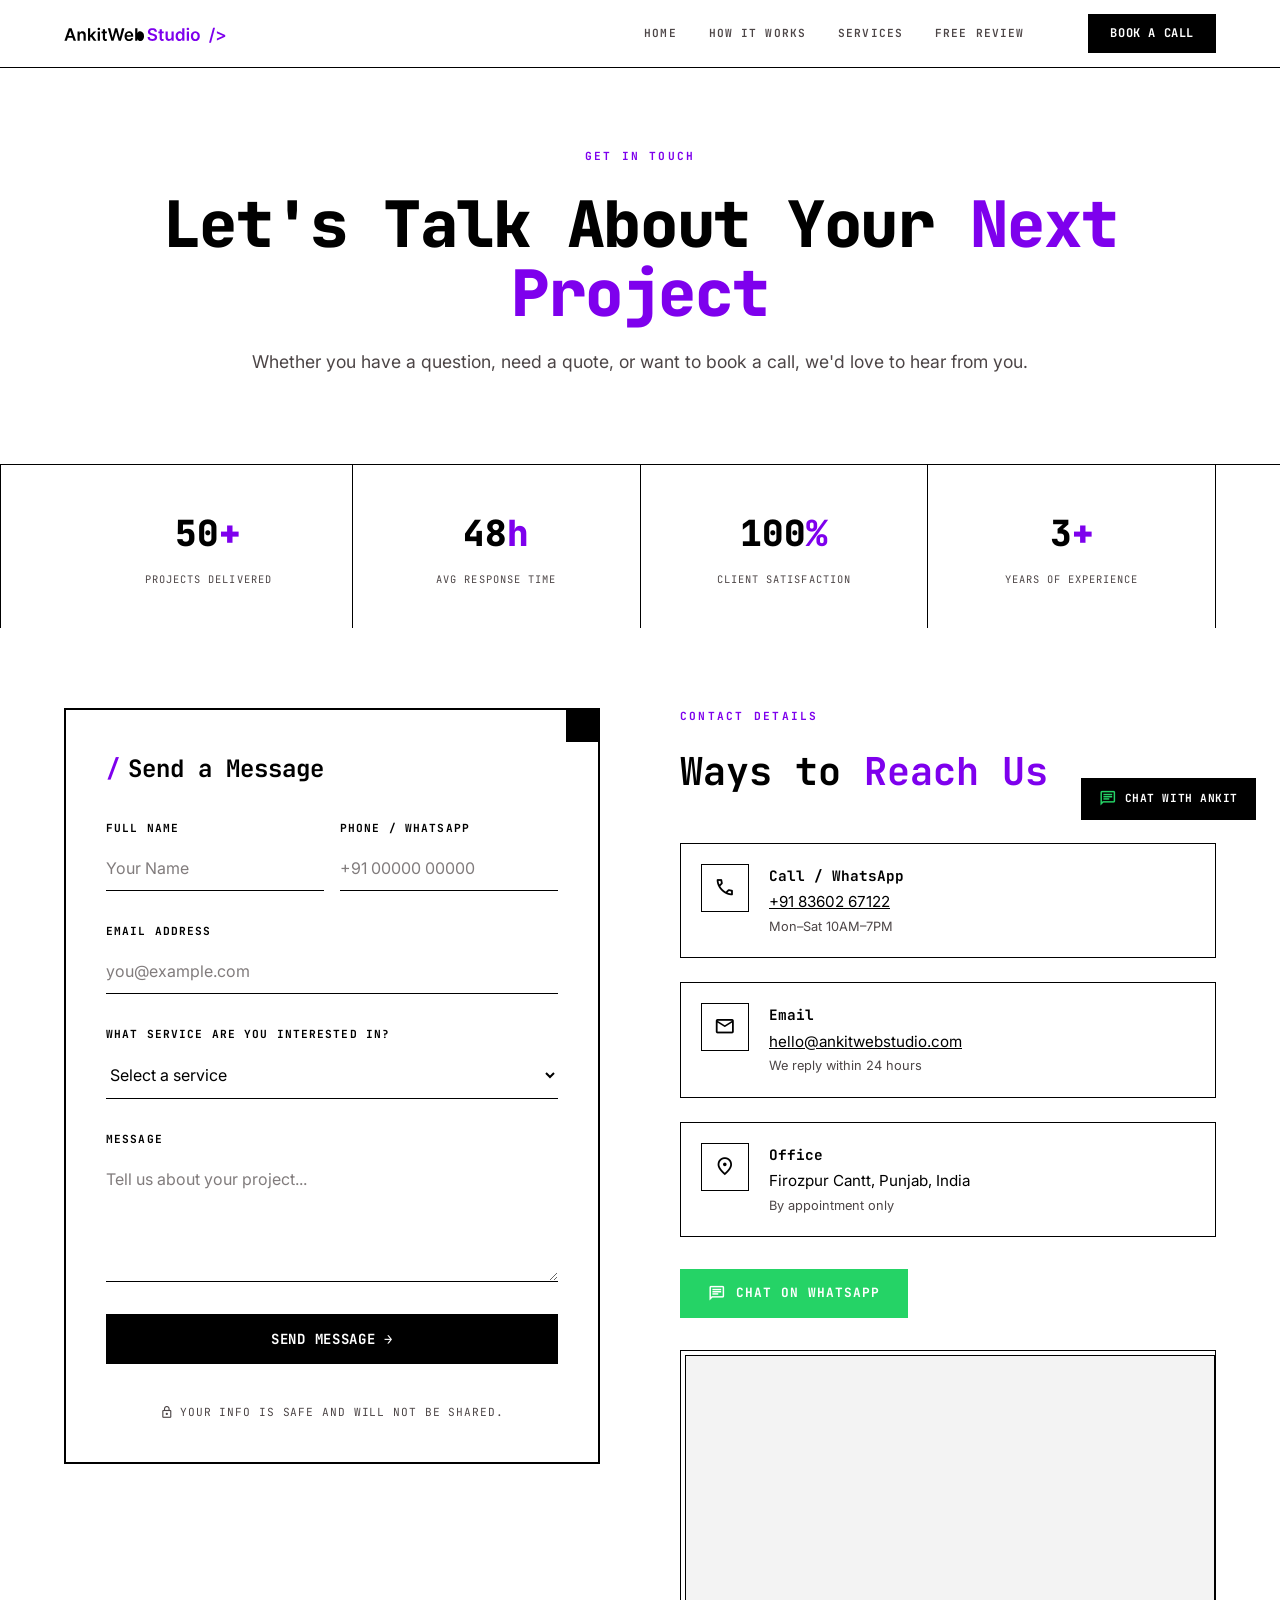
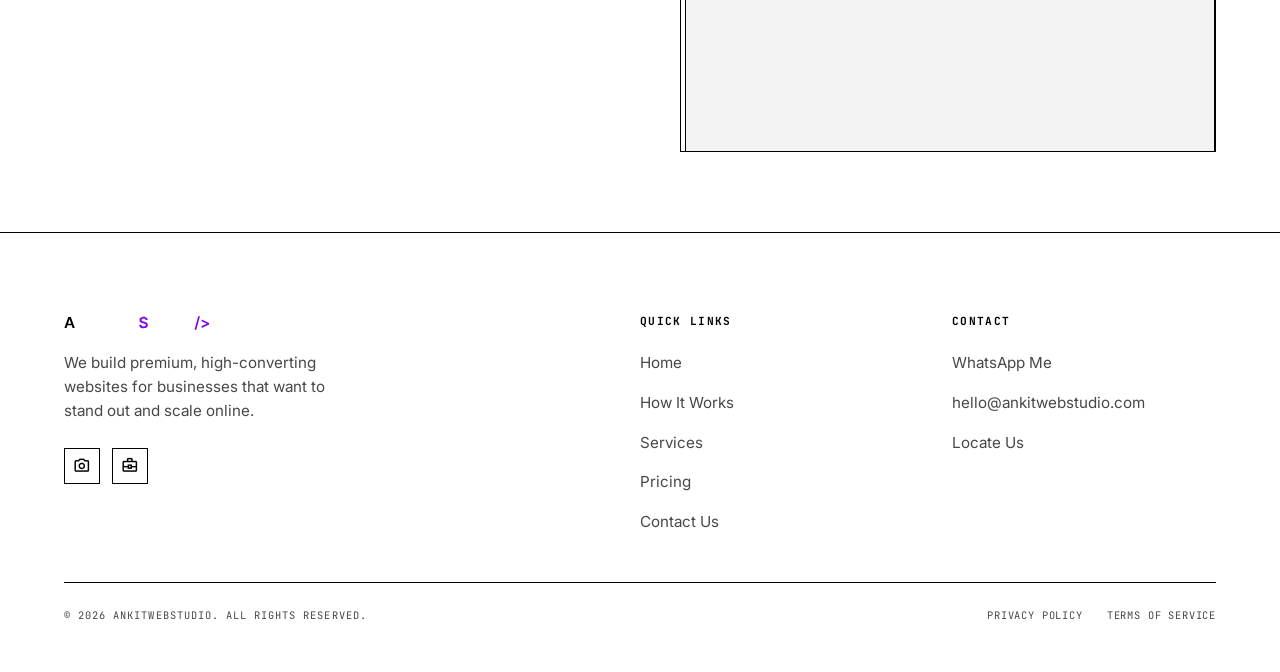
==== commit b489fea7: "y" ====
--- a/contact.html
+++ b/contact.html
@@ -23,7 +23,7 @@
       <a href="/">HOME</a>
       <a href="/#how-it-works">HOW IT WORKS</a>
       <a href="services.html">SERVICES</a>
-      <a href="services.html#pricing">PRICING</a>
+     <!--  <a href="services.html#pricing">PRICING</a> !--> 
       <a href="/#review">FREE REVIEW</a>
     </nav>
     <a href="tel:+918360267122" class="btn-primary btn-sm header-cta">Book a Call</a>
@@ -43,7 +43,7 @@
     <a href="/">Home</a>
     <a href="/#how-it-works">How It Works</a>
     <a href="services.html">Services</a>
-    <a href="services.html#pricing">Pricing</a>
+  <!--  <a href="services.html#pricing">Pricing</a>!--> 
     <a href="/#review">Free Review</a>
     <a href="contact.html">Contact</a>
   </nav>
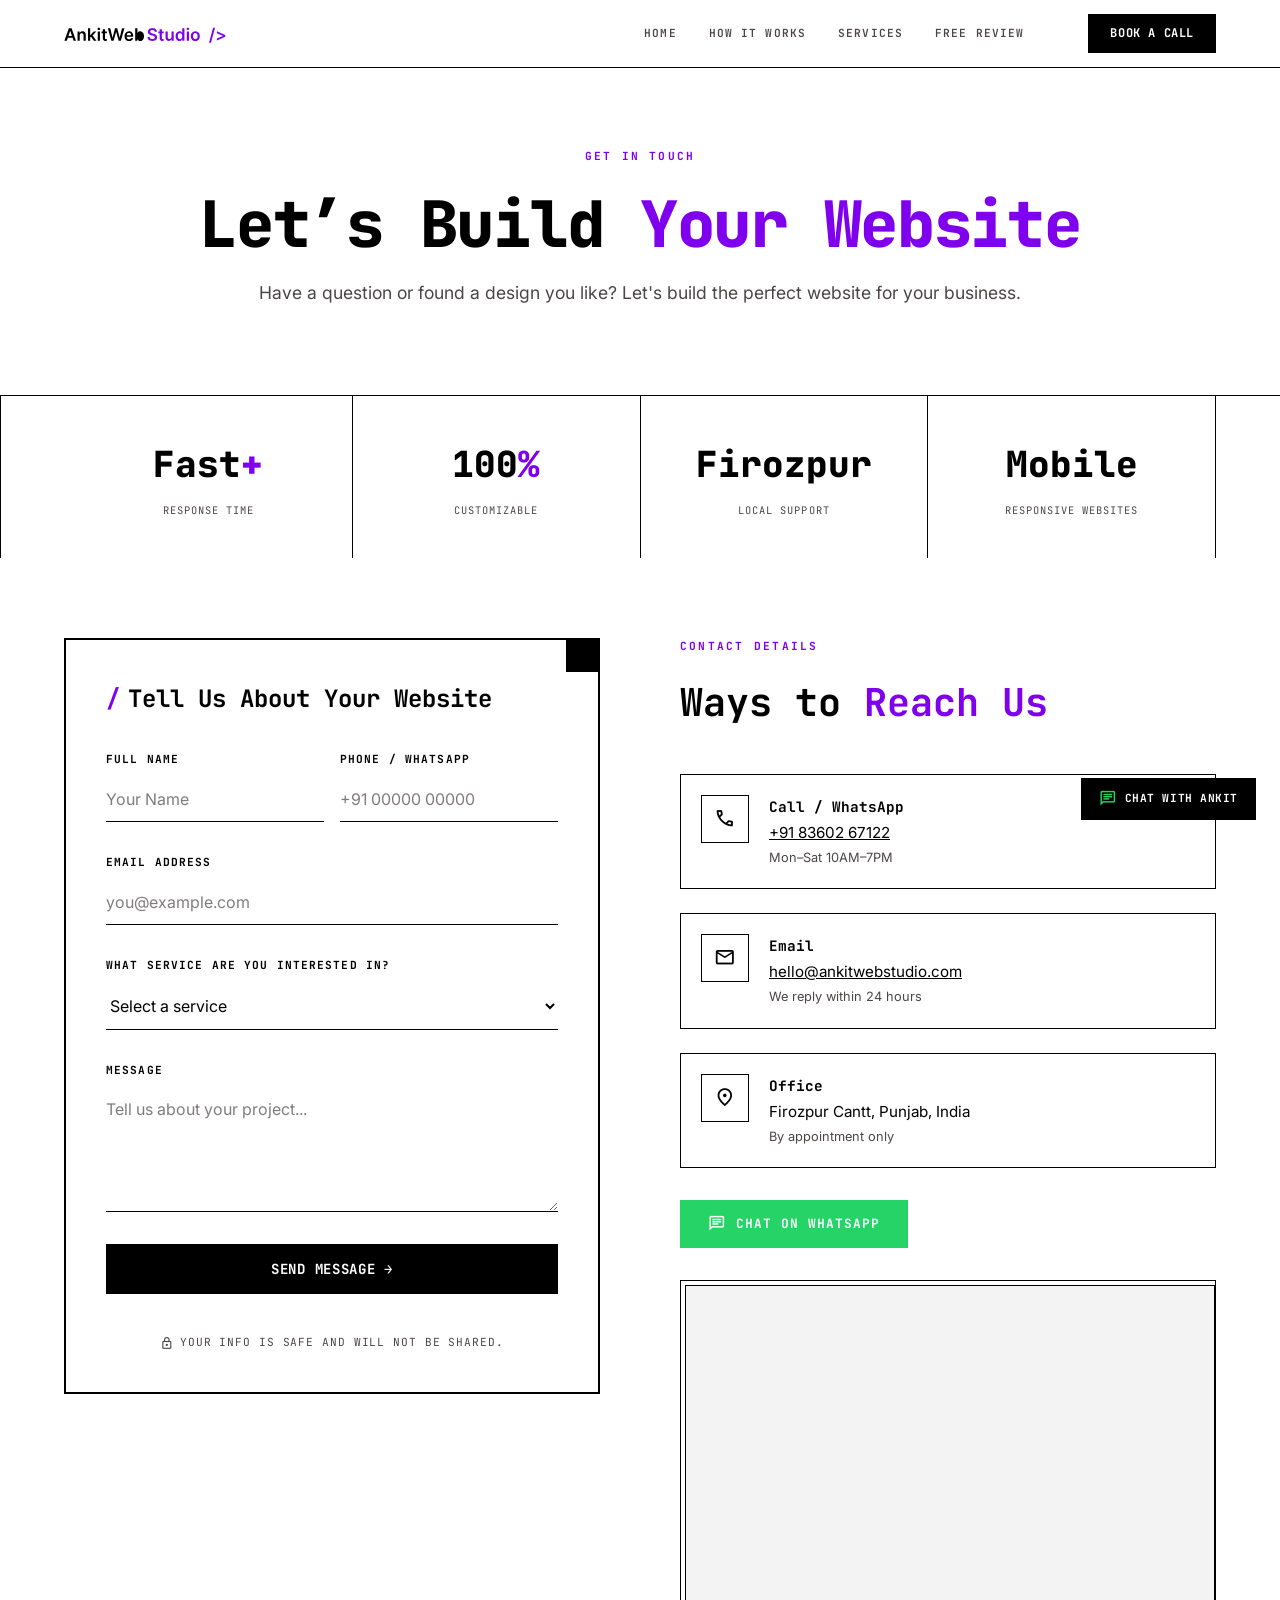
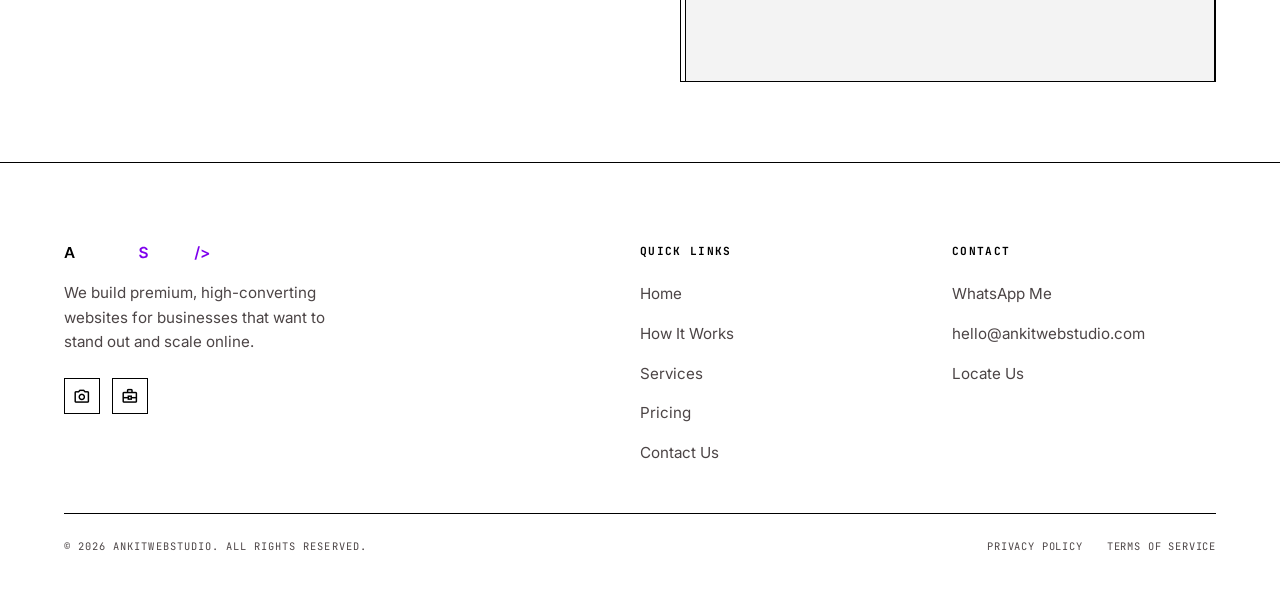
==== commit 179fba2b: "yes" ====
--- a/contact.html
+++ b/contact.html
@@ -59,8 +59,8 @@
   <section class="services-hero container">
     <div class="anim">
       <div style="font-family:var(--font-heading);font-size:0.7rem;font-weight:700;letter-spacing:0.2em;text-transform:uppercase;color:var(--accent);margin-bottom:1.5rem">GET IN TOUCH</div>
-      <h1>Let's Talk About Your <span class="text-accent">Next Project</span></h1>
-      <p class="sub">Whether you have a question, need a quote, or want to book a call, we'd love to hear from you.</p>
+      <h1>Let’s Build <span class="text-accent">Your Website</span></h1>
+      <p class="sub">Have a question or found a design you like? Let's build the perfect website for your business.</p>
     </div>
   </section>
 
@@ -68,20 +68,20 @@
   <section class="stats-bar anim">
     <div class="container stats-grid">
       <div class="stat-item">
-        <div class="stat-num">50<span class="text-accent">+</span></div>
-        <div class="stat-label">Projects Delivered</div>
-      </div>
-      <div class="stat-item">
-        <div class="stat-num">48<span class="text-accent">h</span></div>
-        <div class="stat-label">Avg Response Time</div>
+        <div class="stat-num">Fast<span class="text-accent">+</span></div>
+        <div class="stat-label">Response Time</div>
       </div>
       <div class="stat-item">
         <div class="stat-num">100<span class="text-accent">%</span></div>
-        <div class="stat-label">Client Satisfaction</div>
-      </div>
-      <div class="stat-item">
-        <div class="stat-num">3<span class="text-accent">+</span></div>
-        <div class="stat-label">Years of Experience</div>
+        <div class="stat-label">Customizable</div>
+      </div>
+      <div class="stat-item">
+        <div class="stat-num">Firozpur<span class="text-accent"></span></div>
+        <div class="stat-label">Local Support</div>
+      </div>
+      <div class="stat-item">
+        <div class="stat-num">Mobile<span class="text-accent"></span></div>
+        <div class="stat-label">Responsive Websites</div>
       </div>
     </div>
   </section>
@@ -94,7 +94,7 @@
       <div class="anim" style="transition-delay:0.1s">
         <div class="form-card">
           <div class="form-card-corner"></div>
-          <div class="form-card-title"><span class="slash">/</span> Send a Message</div>
+          <div class="form-card-title"><span class="slash">/</span> Tell Us About Your Website</div>
           <form action="https://formspree.io/f/xzdlzdrl" method="POST">
             <div class="form-fields">
               <div class="form-row-2">
@@ -115,11 +115,12 @@
                 <label class="form-label" for="c_service">What service are you interested in?</label>
                 <select class="input-brutalist" id="c_service" name="service">
                   <option value="">Select a service</option>
-                  <option>New WordPress Website</option>
-                  <option>E-Commerce Store</option>
+                  <option>Business Websit</option>
+                  <option>Luxury Website</option>
+                  <option>E-Commerce Website</option>
                   <option>Website Redesign</option>
-                  <option>SEO &amp; Performance</option>
-                  <option>Free Website Review</option>
+                  <option>SEO & Performance</option>
+                  <option>Website Customization</option>
                   <option>Other</option>
                 </select>
               </div>
